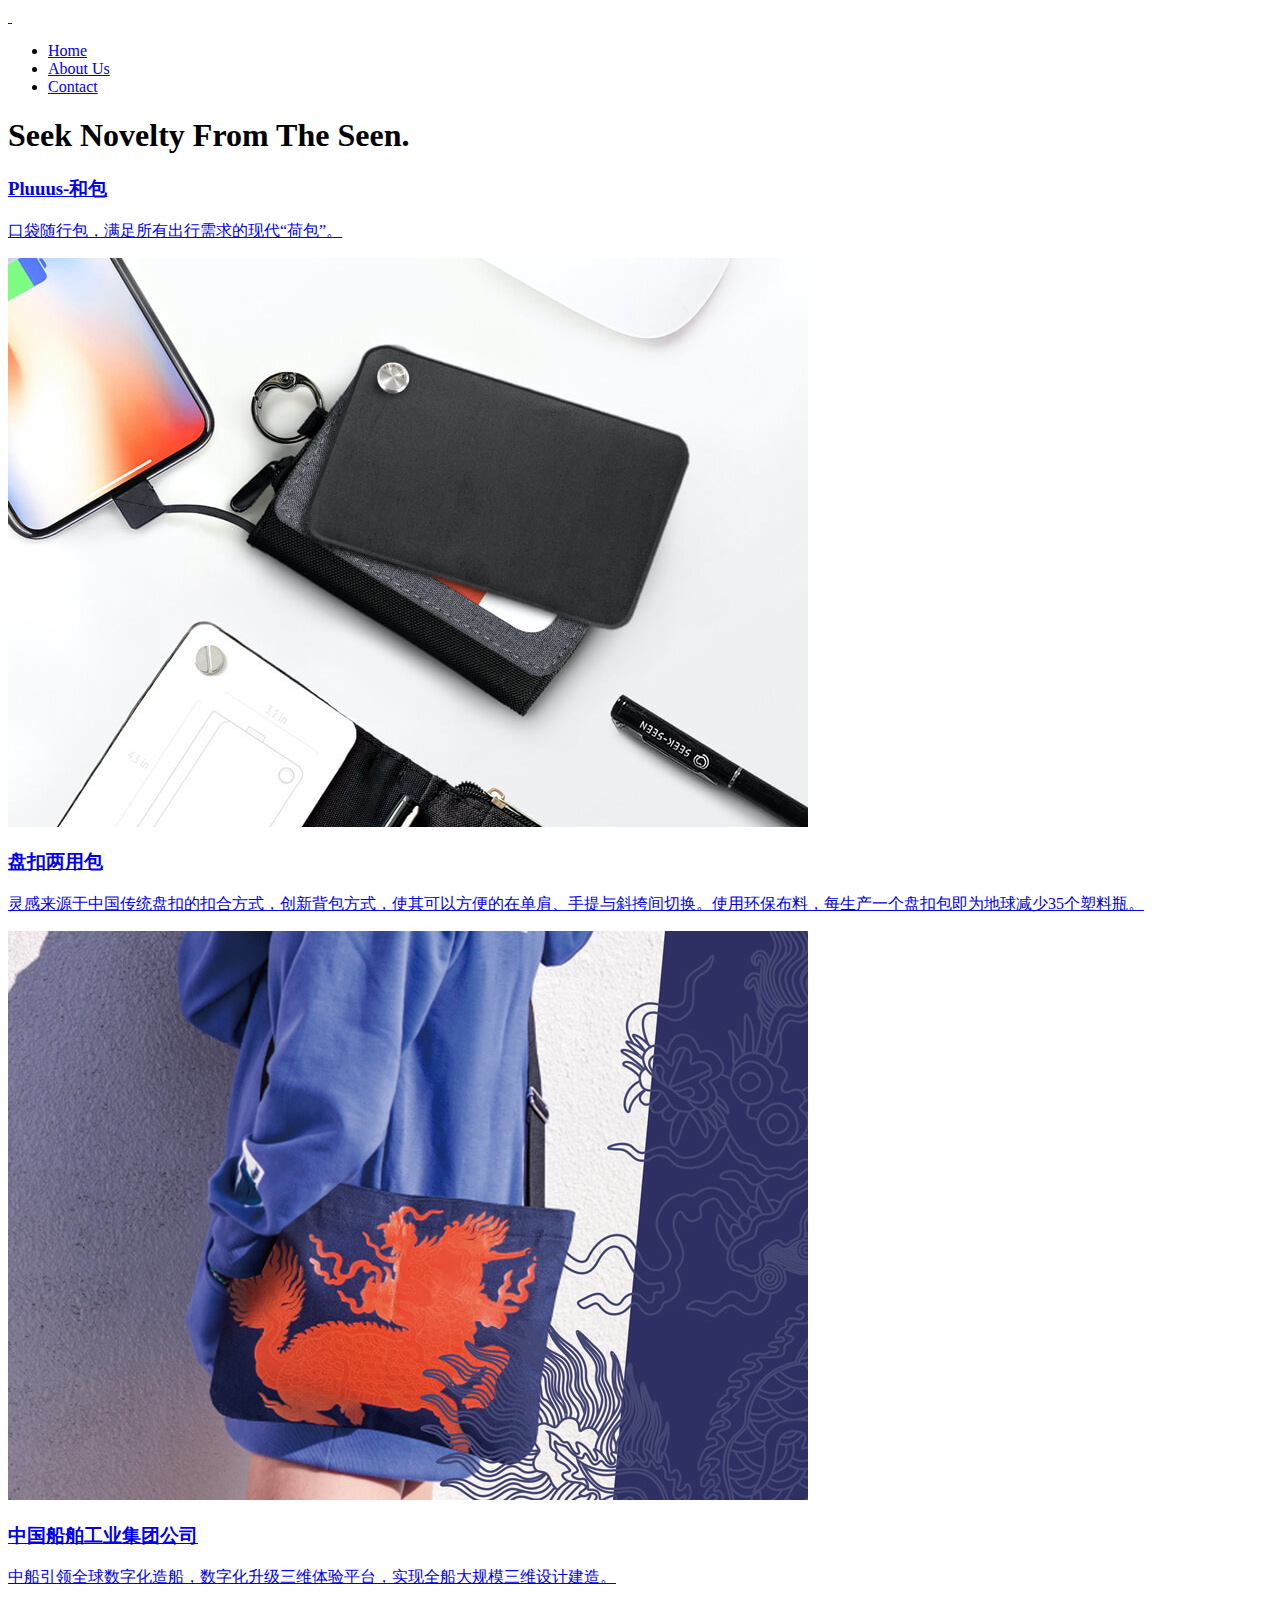
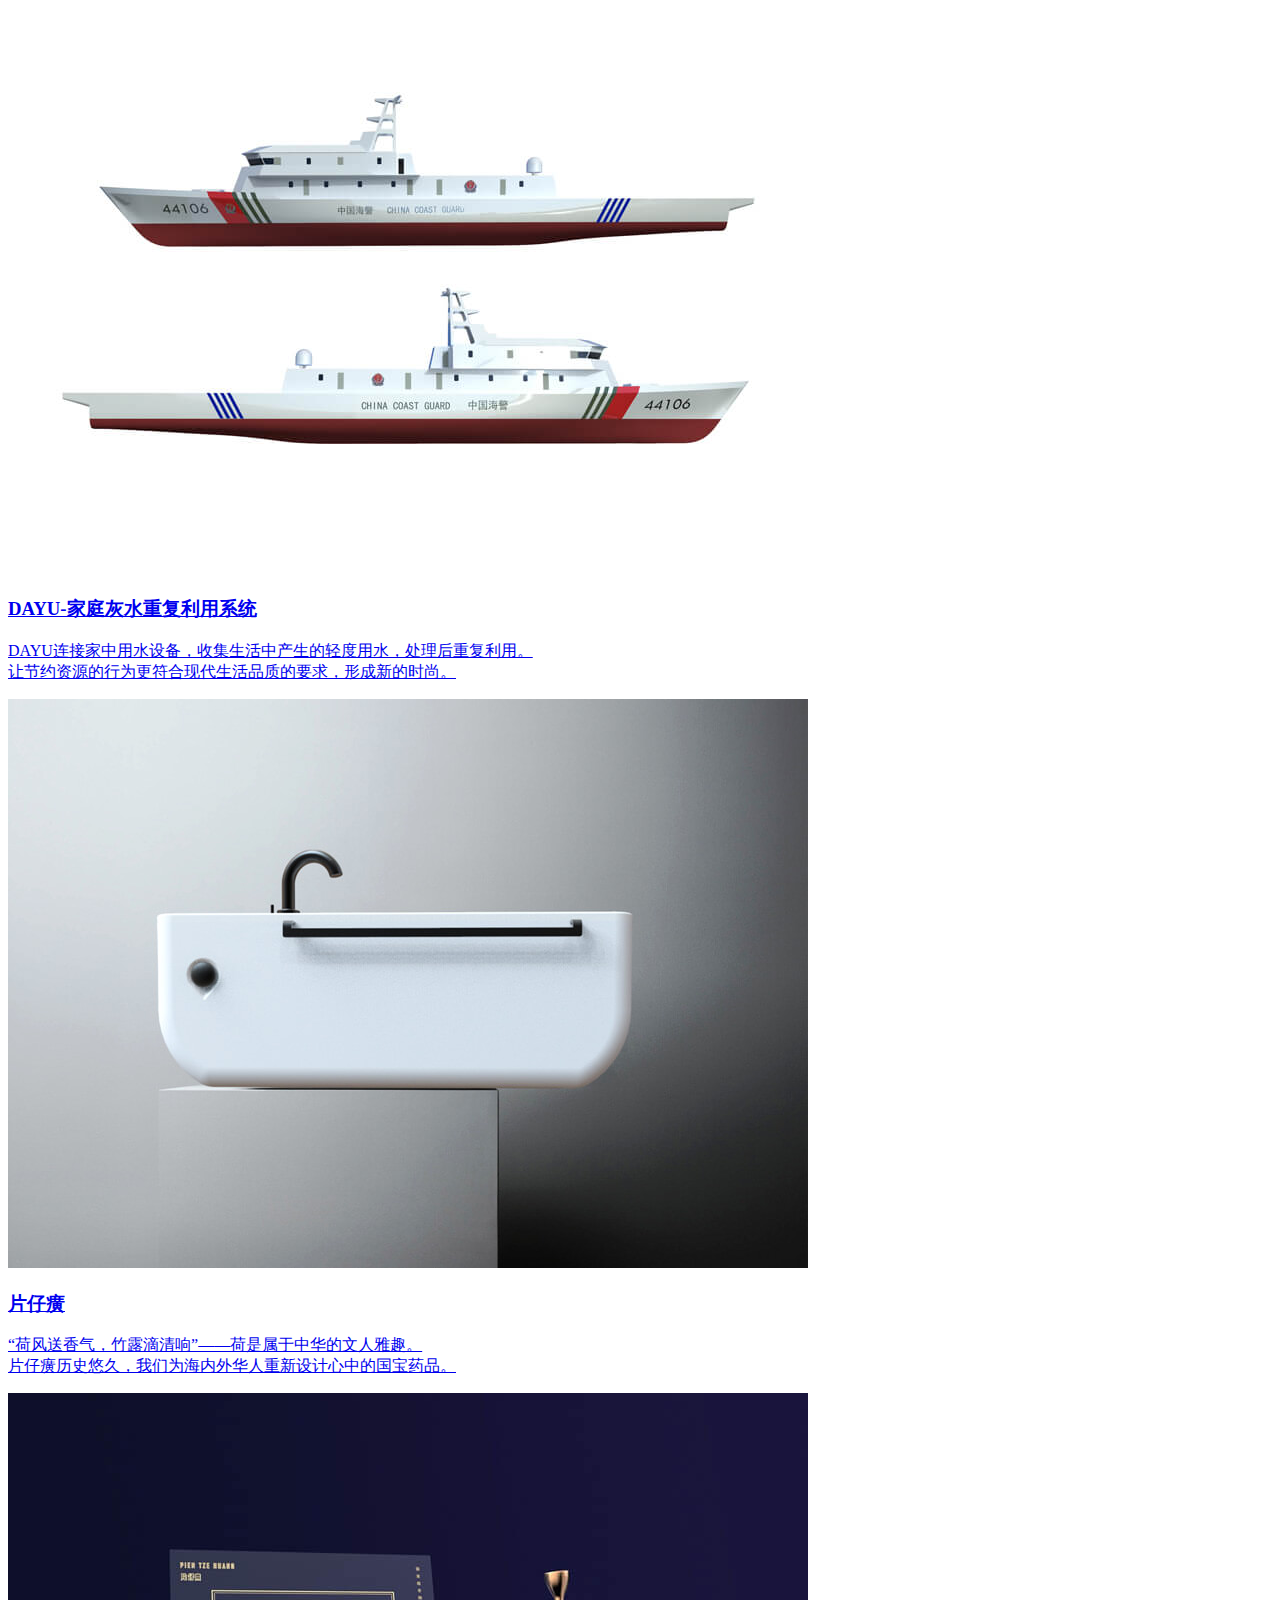
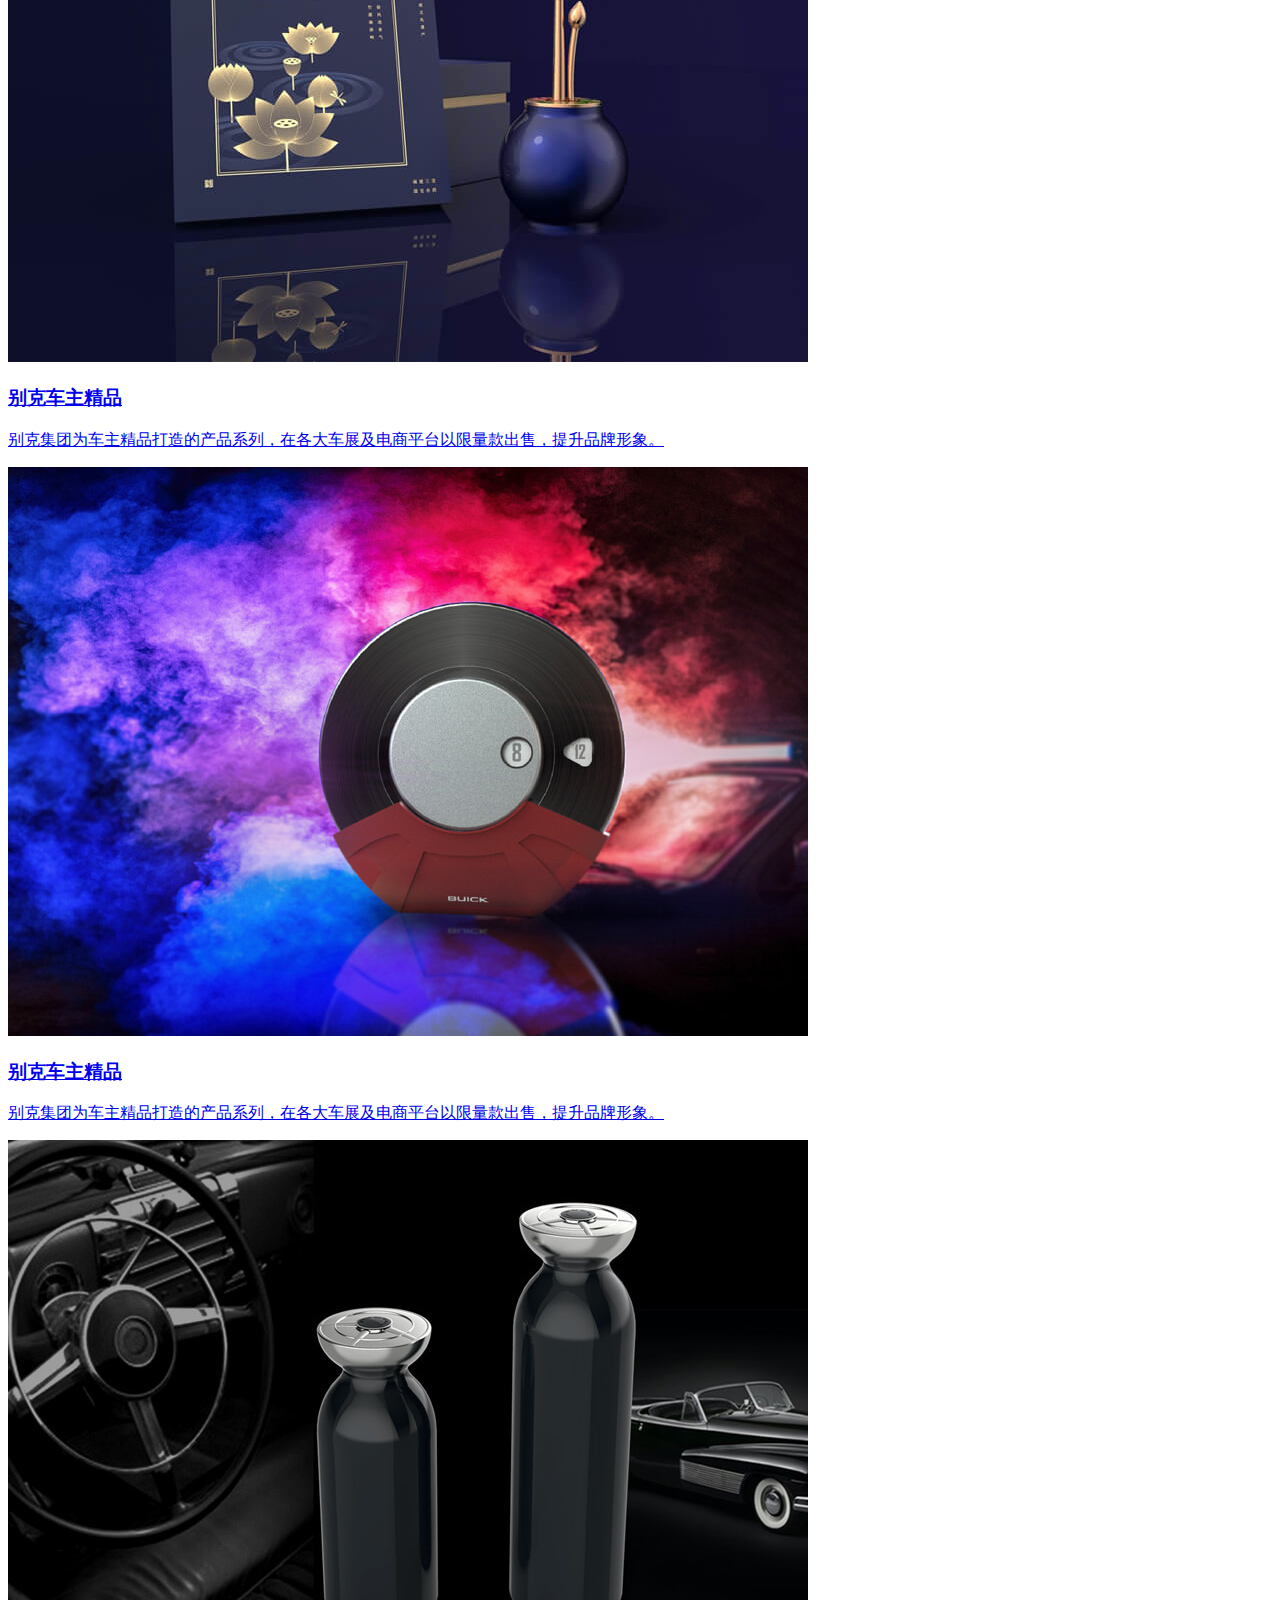
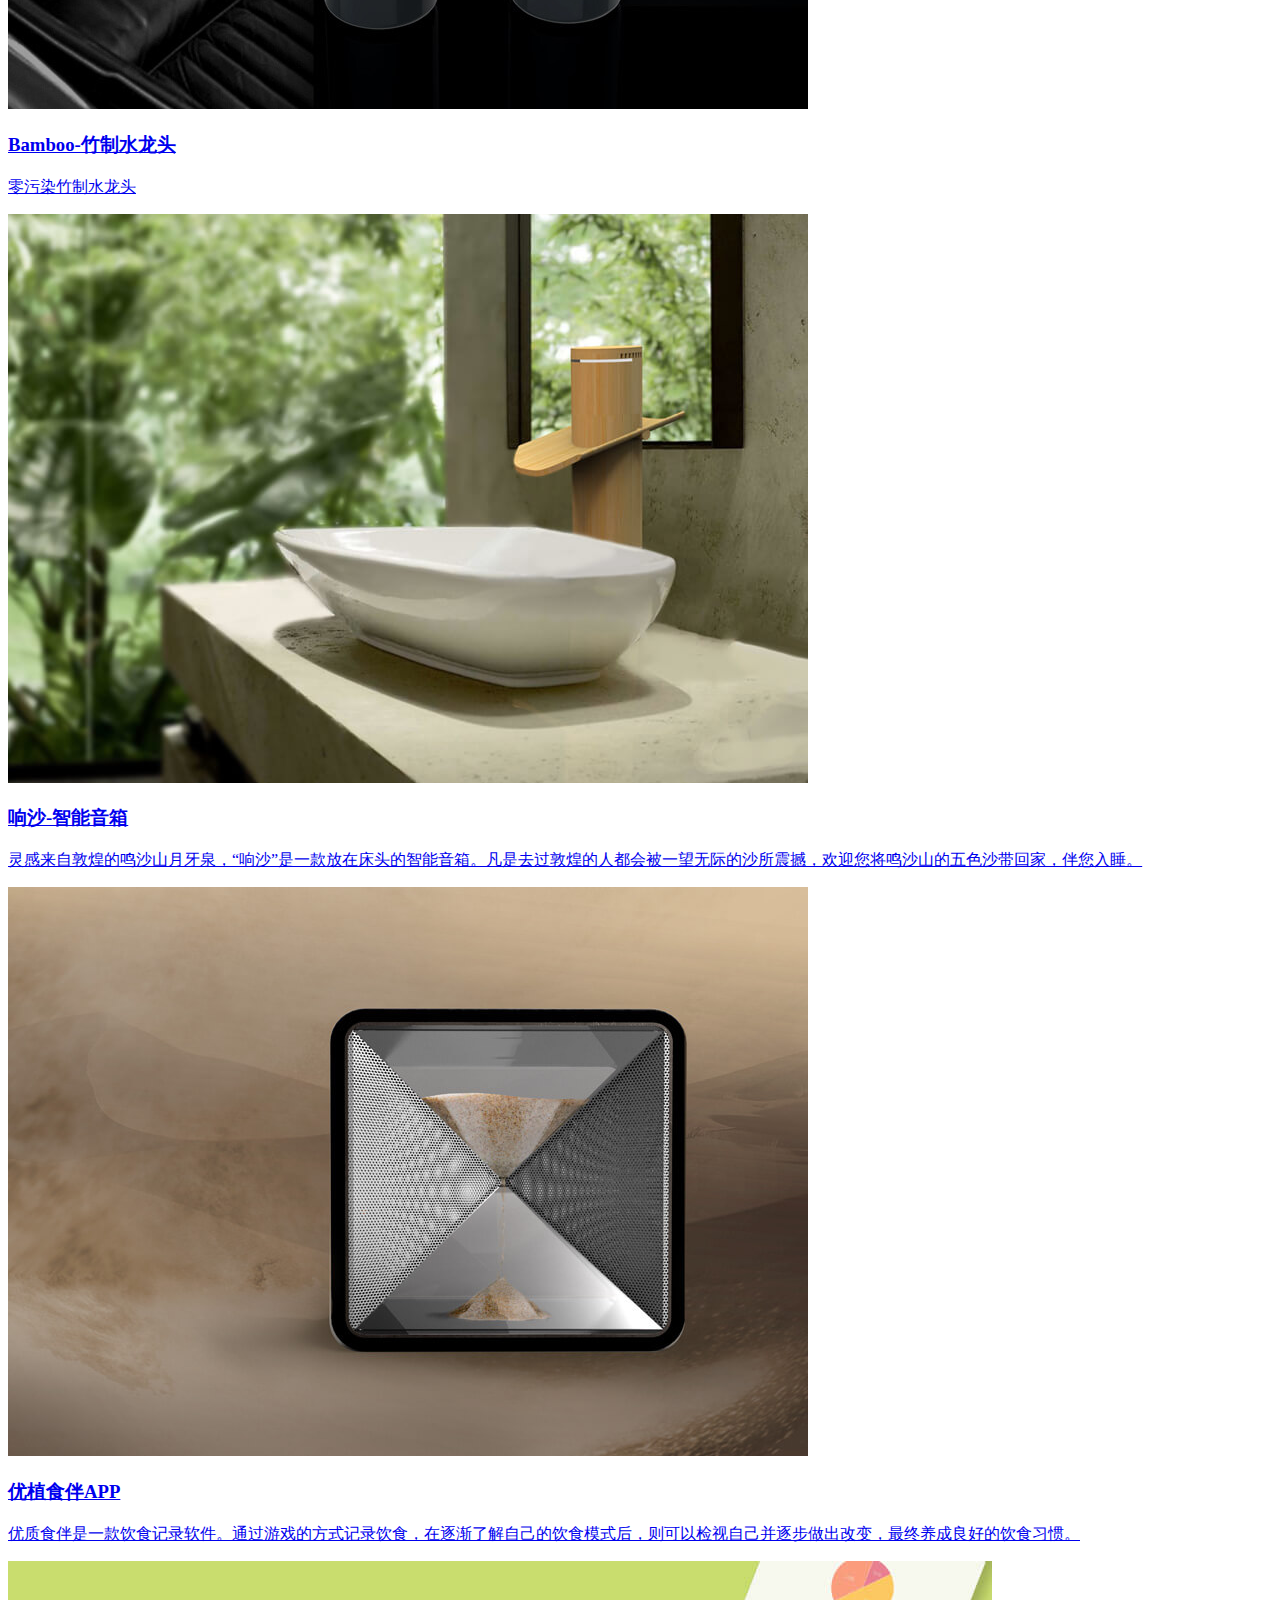
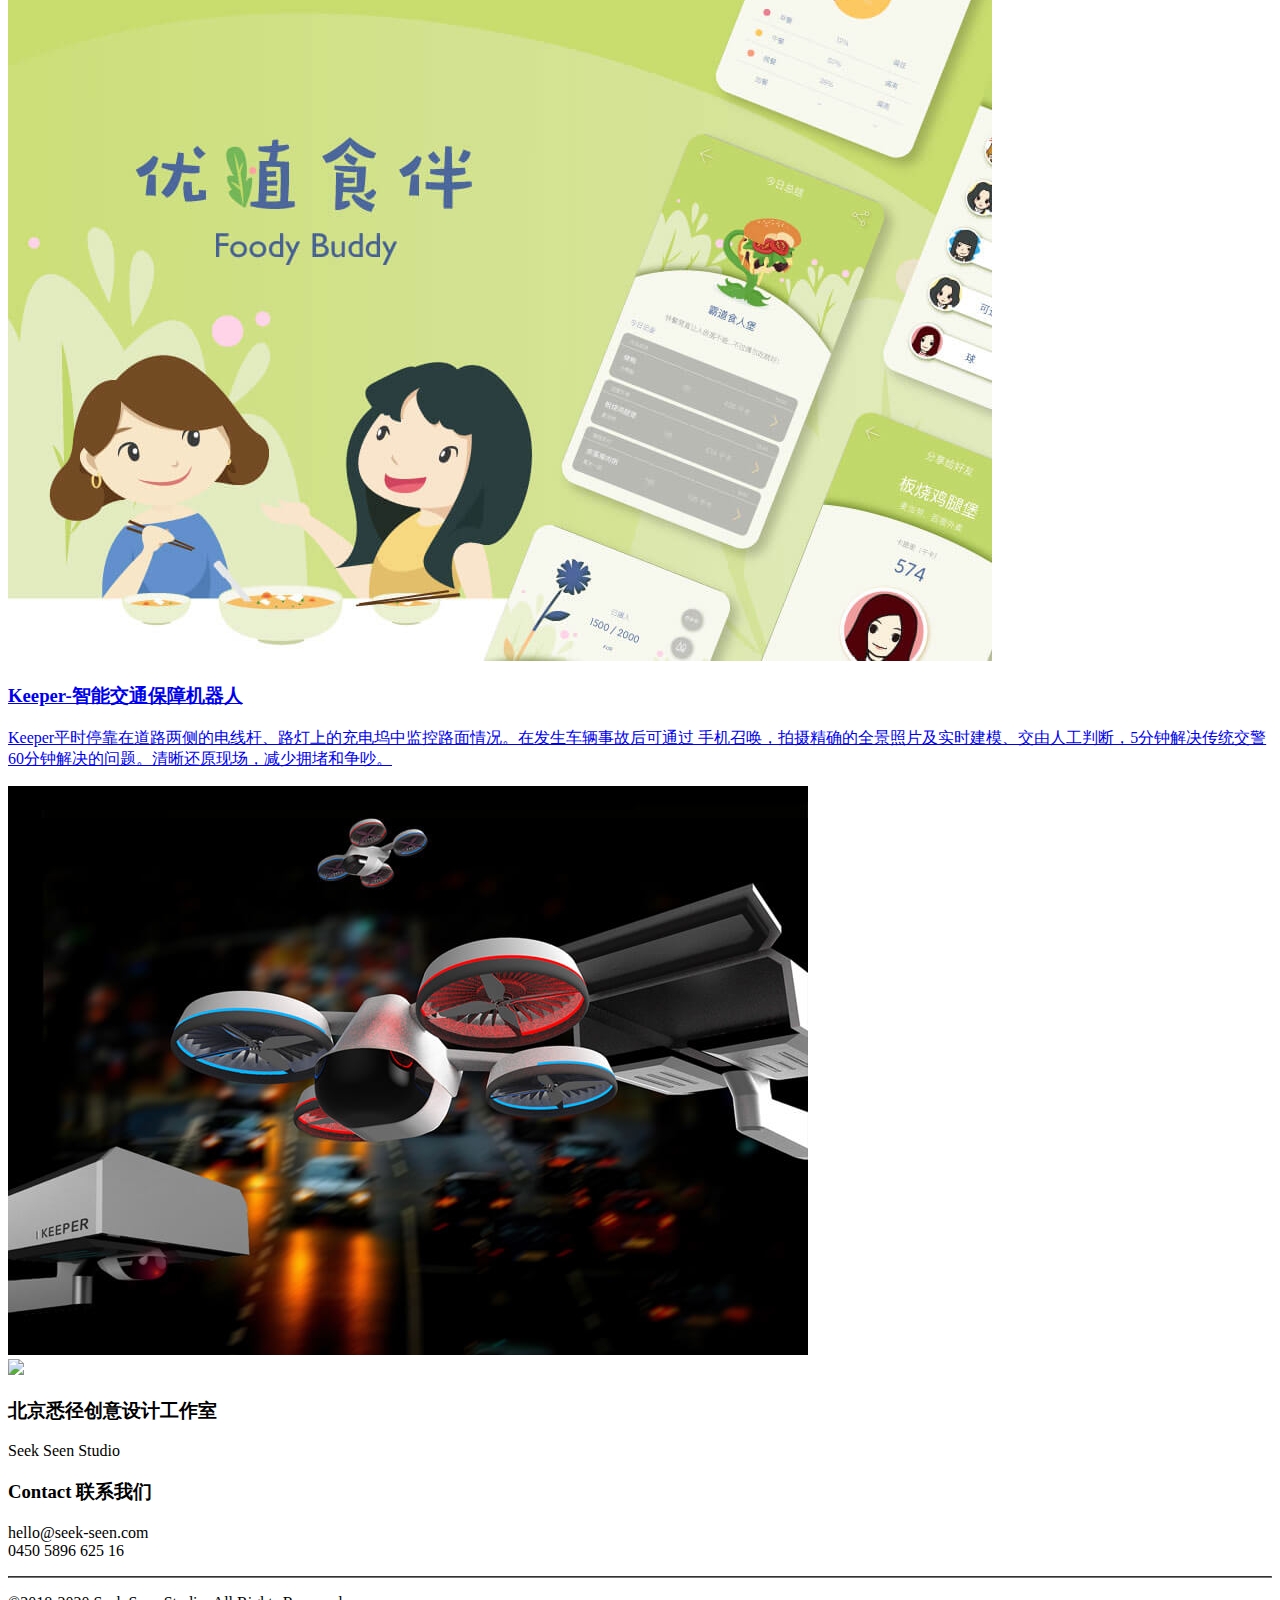
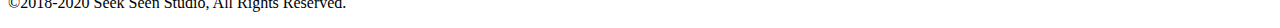
==== index.html @ 7eaf2f09 "Add files via upload" ====
<!DOCTYPE html>
<html lang="en-US">
  <head>
    <meta charset="UTF-8">
    <meta name="viewport" content="width=device-width, initial-scale=1.0" />
    <title>Seek Seen Studio</title>
    <link rel="shortcut icon" href="img/favicon.ico">

    <link rel="stylesheet" href="css/components.css">
    <link rel="stylesheet" href="css/icons.css">
    <link rel="stylesheet" href="css/responsee.css">
    <link rel="stylesheet" href="owl-carousel/owl.carousel.css">
    <link rel="stylesheet" href="owl-carousel/owl.theme.css">
    <link rel="stylesheet" href="css/lightcase.css">
    <!-- CUSTOM STYLE -->
    <link rel="stylesheet" href="css/template-style.css">
    <link href="https://fonts.googleapis.com/css?family=Work+Sans:100,400,600,900&subset=latin-ext" rel="stylesheet">
    <script type="text/javascript" src="js/jquery-1.8.3.min.js"></script>
    <script type="text/javascript" src="js/jquery-ui.min.js"></script>
  </head>

  <body class="size-1140">


    <div id="page-wrapper">
      <!-- HEADER -->
      <header role="banner" class="position-absolute margin-top-30 margin-m-top-0 margin-s-top-0">
        <!-- Top Navigation -->
        <nav class="background-transparent background-transparent-hightlight full-width sticky">
          <div class="s-12 l-2">
            <a href="index.html" class="logo">
              <!-- Logo version before sticky nav -->
              <img class="logo-size logo-before" src="img/seekseenlogo3.png" alt="">
              <!-- Logo version after sticky nav -->
              <img class="logo-size-2 logo-after" src="img/seekseenlogo5.png" alt="">
            </a>
          </div>
          <div class="s-12 l-10">
            <div class="top-nav right">
              <p class="nav-text"></p>
              <ul class="right chevron">
                <li><a href="index.html">Home</a></li>
                <li><a href="about-us.html">About Us</a></li>
                <li><a href="contact.html">Contact</a></li>
              </ul>
            </div>
          </div>
        </nav>
      </header>

      <!-- MAIN -->
      <main role="main">
        <!-- Content -->
        <article>
          <header class="section background-white">
            <div class="line text-center">
              <h1 class="text-dark text-s-size-30 text-m-size-40 text-l-size-60 text-thin text-line-height-1">Seek Novelty From The Seen.</h1>
              <!-- <p class="margin-bottom-0 text-size-16 text-dark">致力于提供“另辟蹊径”的解决方案。</p> -->
            </div>
          </header>
          <div class="background-white full-width">
            <!-- Pluuus -->
            <div class="s-12 m-6 l-6">
              <a class="image-with-hover-overlay image-hover-zoom" href="pluuus.html" target="_blank" title="Portfolio Image">
                <div class="image-hover-overlay background-primary">
                  <div class="image-hover-overlay-content text-center padding-2x">
                    <h3 class="text-white text-size-20 margin-bottom-10">Pluuus-和包</h3>
                    <p class="text-white text-size-14 margin-bottom-20">口袋随行包，满足所有出行需求的现代“荷包”。</p>
                  </div>
                </div>
                <img class="full-img" src="img/portfolio/pluuus1.jpg" alt=""/>
              </a>
            </div>
            <!-- 盘扣包 -->
            <div class="s-12 m-6 l-6">
              <a class="image-with-hover-overlay image-hover-zoom" href="pankoubao.html" target="_blank" title="Portfolio Image">
                <div class="image-hover-overlay background-primary">
                  <div class="image-hover-overlay-content text-center padding-2x">
                    <h3 class="text-white text-size-20 margin-bottom-10">盘扣两用包</h3>
                    <p class="text-white text-size-14 margin-bottom-20">灵感来源于中国传统盘扣的扣合方式，创新背包方式，使其可以方便的在单肩、手提与斜挎间切换。使用环保布料，每生产一个盘扣包即为地球减少35个塑料瓶。</p>
                  </div>
                </div>
                <img class="full-img" src="img/portfolio/pankoubao.jpg" alt=""/>
              </a>
            </div>
            <!-- 海警船 -->
            <div class="s-12 m-6 l-6">
              <a class="image-with-hover-overlay image-hover-zoom" href="haijingchuan.html" target="_blank" title="Portfolio Image">
                <div class="image-hover-overlay background-primary">
                  <div class="image-hover-overlay-content text-center padding-2x">
                    <h3 class="text-white text-size-20 margin-bottom-10">中国船舶工业集团公司</h3>
                    <p class="text-white text-size-14 margin-bottom-20">中船引领全球数字化造船，数字化升级三维体验平台，实现全船大规模三维设计建造。</p>
                  </div>
                </div>
                <img class="full-img" src="img/portfolio/haijingchuan.jpg" alt=""/>
              </a>
            </div>
            <!-- 水回收Dayu -->
            <div class="s-12 m-6 l-6">
              <a class="image-with-hover-overlay image-hover-zoom" href="dayu.html" target="_blank" title="Portfolio Image">
                <div class="image-hover-overlay background-primary">
                  <div class="image-hover-overlay-content text-center padding-2x">
                    <h3 class="text-white text-size-20 margin-bottom-10">DAYU-家庭灰水重复利用系统</h3>
                    <p class="text-white text-size-14 margin-bottom-20">DAYU连接家中用水设备，收集生活中产生的轻度用水，处理后重复利用。<br>让节约资源的行为更符合现代生活品质的要求，形成新的时尚。</p>
                  </div>
                </div>
                <img class="full-img" src="img/portfolio/dayu.jpg" alt=""/>
              </a>
            </div>
            <!-- 片仔癀 -->
            <div class="s-12 m-6 l-6">
              <a class="image-with-hover-overlay image-hover-zoom" href="pianzaihuang.html" target="_blank" title="Portfolio Image">
                <div class="image-hover-overlay background-primary">
                  <div class="image-hover-overlay-content text-center padding-2x">
                    <h3 class="text-white text-size-20 margin-bottom-10">片仔癀</h3>
                    <p class="text-white text-size-14 margin-bottom-20">“荷风送香气，竹露滴清响”——荷是属于中华的文人雅趣。<br>片仔癀历史悠久，我们为海内外华人重新设计心中的国宝药品。</p>
                  </div>
                </div>
                <img class="full-img" src="img/portfolio/pianzaihuang1.jpg" alt=""/>
              </a>
            </div>
            <!-- Keeper -->
            <!-- <div class="s-12 m-6 l-6">
              <a class="image-with-hover-overlay image-hover-zoom" href="/" title="Portfolio Image">
                <div class="image-hover-overlay background-primary">
                  <div class="image-hover-overlay-content text-center padding-2x">
                    <h3 class="text-white text-size-20 margin-bottom-10">Keeper-智能交通保障机器人</h3>
                    <p class="text-white text-size-14 margin-bottom-20">Keeper平时停靠在道路两侧的电线杆、路灯上的充电坞中监控路面情况。在发生车辆事故后可通过
                      手机召唤，拍摄精确的全景照片及实时建模、交由人工判断，5分钟解决传统交警60分钟解决的问题。清晰还原现场，减少拥堵和争吵。</p>
                  </div>
                </div>
                <img class="full-img" src="img/portfolio/keeper.jpg" alt=""/>
              </a>
            </div> -->
            <!-- 别克2时钟 -->
            <div class="s-12 m-6 l-6">
              <a class="image-with-hover-overlay image-hover-zoom" href="/" target="_blank" title="Portfolio Image">
                <div class="image-hover-overlay background-primary">
                  <div class="image-hover-overlay-content text-center padding-2x">
                    <h3 class="text-white text-size-20 margin-bottom-10">别克车主精品</h3>
                    <p class="text-white text-size-14 margin-bottom-20">别克集团为车主精品打造的产品系列，在各大车展及电商平台以限量款出售，提升品牌形象。</p>
                  </div>
                </div>
                <img class="full-img" src="img/portfolio/buick2.jpg" alt=""/>
              </a>
            </div>

            <!-- 别克 -->
            <div class="s-12 m-6 l-6">
              <a class="image-with-hover-overlay image-hover-zoom" href="/" target="_blank" title="Portfolio Image">
                <div class="image-hover-overlay background-primary">
                  <div class="image-hover-overlay-content text-center padding-2x">
                    <h3 class="text-white text-size-20 margin-bottom-10">别克车主精品</h3>
                    <p class="text-white text-size-14 margin-bottom-20">别克集团为车主精品打造的产品系列，在各大车展及电商平台以限量款出售，提升品牌形象。</p>
                  </div>
                </div>
                <img class="full-img" src="img/portfolio/buick.jpg" alt=""/>
              </a>
            </div>

            <!-- 竹子水龙头 -->
            <div class="s-12 m-6 l-6">
              <a class="image-with-hover-overlay image-hover-zoom" href="tap.html" target="_blank" title="Portfolio Image">
                <div class="image-hover-overlay background-primary">
                  <div class="image-hover-overlay-content text-center padding-2x">
                    <h3 class="text-white text-size-20 margin-bottom-10">Bamboo-竹制水龙头</h3>
                    <p class="text-white text-size-14 margin-bottom-20">零污染竹制水龙头</p>
                  </div>
                </div>
                <img class="full-img" src="img/portfolio/tap.jpg" alt=""/>
              </a>
            </div>

            <!-- 响沙 -->
            <div class="s-12 m-6 l-6">
              <a class="image-with-hover-overlay image-hover-zoom" href="xiangsha.html" target="_blank" title="Portfolio Image">
                <div class="image-hover-overlay background-primary">
                  <div class="image-hover-overlay-content text-center padding-2x">
                    <h3 class="text-white text-size-20 margin-bottom-10">响沙-智能音箱</h3>
                    <p class="text-white text-size-14 margin-bottom-20">灵感来自敦煌的鸣沙山月牙泉，“响沙”是一款放在床头的智能音箱。凡是去过敦煌的人都会被一望无际的沙所震撼，欢迎您将鸣沙山的五色沙带回家，伴您入睡。</p>
                  </div>
                </div>
                <img class="full-img" src="img/portfolio/xiangsha.jpg" alt=""/>
              </a>
            </div>

            <!-- 优植食伴app -->
            <div class="s-12 m-6 l-6">
              <a class="image-with-hover-overlay image-hover-zoom" href="foodybuddy" target="_blank" title="优植食伴APP">
                <div class="image-hover-overlay background-primary">
                  <div class="image-hover-overlay-content text-center padding-2x">
                    <h3 class="text-white text-size-20 margin-bottom-10">优植食伴APP</h3>
                    <p class="text-white text-size-14 margin-bottom-20">优质食伴是一款饮食记录软件。通过游戏的方式记录饮食，在逐渐了解自己的饮食模式后，则可以检视自己并逐步做出改变，最终养成良好的饮食习惯。</p>
                  </div>
                </div>
                <img class="full-img" src="img/portfolio/youzhishiban.jpg" alt=""/>
              </a>
            </div>

            <!-- Keeper -->
            <div class="s-12 m-6 l-6">
              <a class="image-with-hover-overlay image-hover-zoom" href="keeper.html" target="_blank" title="Keeper-智能交通保障机器人">
                <div class="image-hover-overlay background-primary">
                  <div class="image-hover-overlay-content text-center padding-2x">
                    <h3 class="text-white text-size-20 margin-bottom-10">Keeper-智能交通保障机器人</h3>
                    <p class="text-white text-size-14 margin-bottom-20">Keeper平时停靠在道路两侧的电线杆、路灯上的充电坞中监控路面情况。在发生车辆事故后可通过
                      手机召唤，拍摄精确的全景照片及实时建模、交由人工判断，5分钟解决传统交警60分钟解决的问题。清晰还原现场，减少拥堵和争吵。</p>
                  </div>
                </div>
                <img class="full-img" src="img/portfolio/keeper.jpg" alt=""/>
              </a>
            </div>


            <!-- Survivor Line -->
            <!-- <div class="s-12 m-6 l-6">
              <a class="image-with-hover-overlay image-hover-zoom" href="/" title="Portfolio Image">
                <div class="image-hover-overlay background-primary">
                  <div class="image-hover-overlay-content text-center padding-2x">
                    <h3 class="text-white text-size-20 margin-bottom-10">Survivor Line-高楼火灾逃生设备</h3>
                    <p class="text-white text-size-14 margin-bottom-20">高楼层通常是大楼事故的救援难点，Survivor Line包含逃生梯和急救包的功能，可在紧要关头飞至特定楼层，自行固定后成为群众的逃生梯，增加救援效率。</p>
                  </div>
                </div>
                <img class="full-img" src="img/portfolio/survivor" alt=""/>
              </a>
            </div> -->


          </article>
        </main>


      <!-- FOOTER -->
      <footer>
        <!-- Contact Us -->
        <!-- <div class="background-dark padding text-center footer-social">
          <a class="margin-right-10" target="_blank" href="https://www.facebook.com"><i class="icon-facebook_circle text-size-30"></i> <span class="text-strong text-white hide-s hide-m">FACEBOOK</span></a>
          <a class="margin-right-10" target="_blank" href="https://www.twitter.com"><i class="icon-twitter_circle text-size-30"></i> <span class="text-strong text-white hide-s hide-m">TWITTER</span></a>
          <a class="margin-right-10" target="_blank" href="https://www.instagram.com"><i class="icon-instagram_circle text-size-30"></i> <span class="text-strong text-white hide-s hide-m">INSTAGRAM</span></a>
          <a target="_blank" href="https://www.linkedin.com"><i class="icon-linked_in_circle text-size-30"></i> <span class="text-strong text-white hide-s hide-m">LINKEDIN</span></a>
        </div> -->

        <!-- Main Footer -->
        <section class="section-small-padding text-right background-dark full-width">
          <div class="line">
            <div class="margin">
              <!-- Collumn 1 公司logo -->
              <div class="s-12 m-12 l-4 margin-m-bottom-30">
              <img class="logo-bottom" src="img/seekseenlogo6.png"/>
              </div>
              <!-- Collumn 2 公司信息 -->
              <div class="s-12 m-12 l-4 margin-m-bottom-30">
                <h3 class="bottom text-size-16">北京悉径创意设计工作室</h3>
                <p class="bottom text-size-14">Seek Seen Studio</h3>

                </p>
              </div>
              <!-- Collumn 3 联系方式-->
              <div class="s-12 m-12 l-4 margin-m-bottom-30">
                <h3 class="bottom text-size-16">Contact 联系我们</h3>
                <p class="bottom text-size-14">
                   hello@seek-seen.com<br>
                   0450 5896 625 16<br>
                </p>
              </div>
            </div>
          </div>
        </section>
        <hr class="break margin-top-bottom-0" style="border-color: rgba(0, 0, 0, 0.80);">

        <!-- Bottom Footer -->
        <section class="padding background-dark full-width">
          <div class="text-center">
            <p class="text-size-12">©2018-2020 Seek Seen Studio, All Rights Reserved.</p>
            <!-- <p class="text-size-12">All images is purchased from Bigstock. Do not use the images in your website.</p> -->
          </div>
        </section>
      </footer>
    </div>
    <script type="text/javascript" src="js/responsee.js"></script>
    <script type="text/javascript" src="js/jquery.events.touch.js"></script>
    <script type="text/javascript" src="owl-carousel/owl.carousel.js"></script>
    <script type="text/javascript" src="js/template-scripts.js"></script>
  </body>
</html>
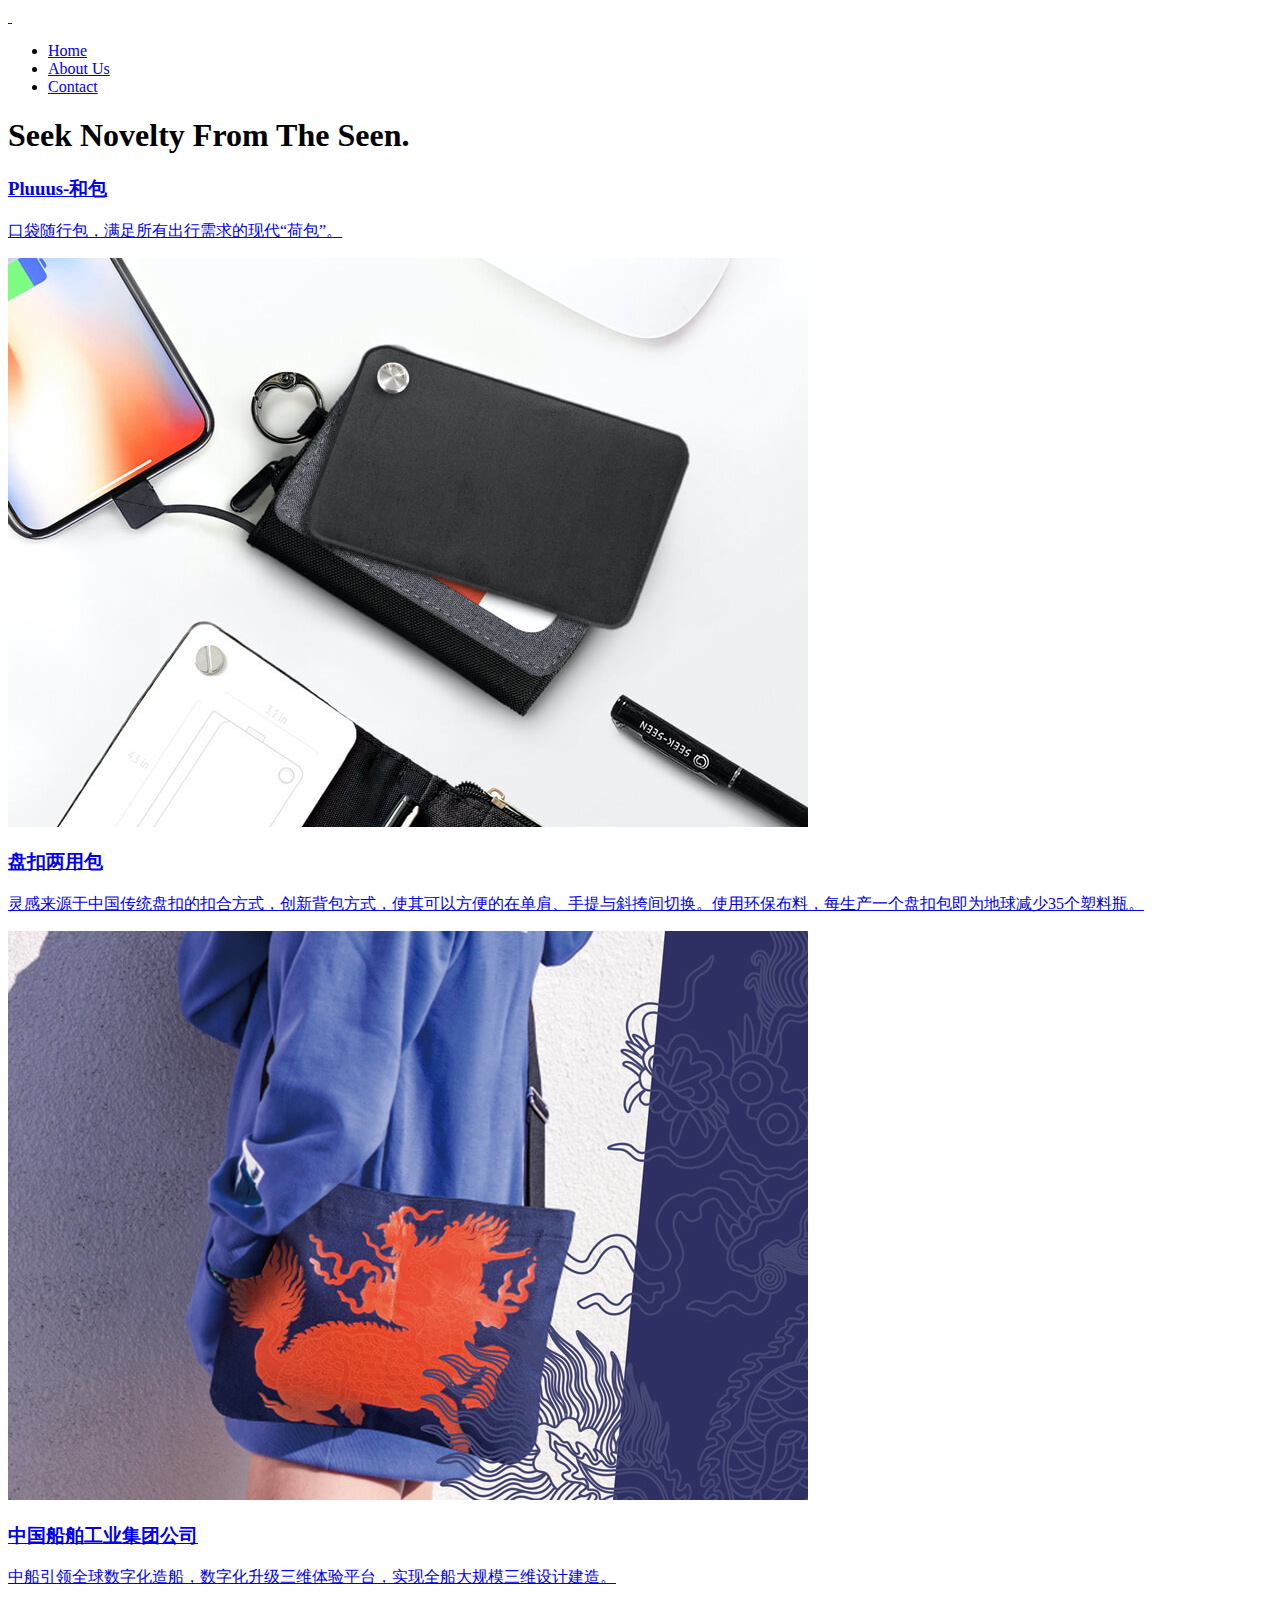
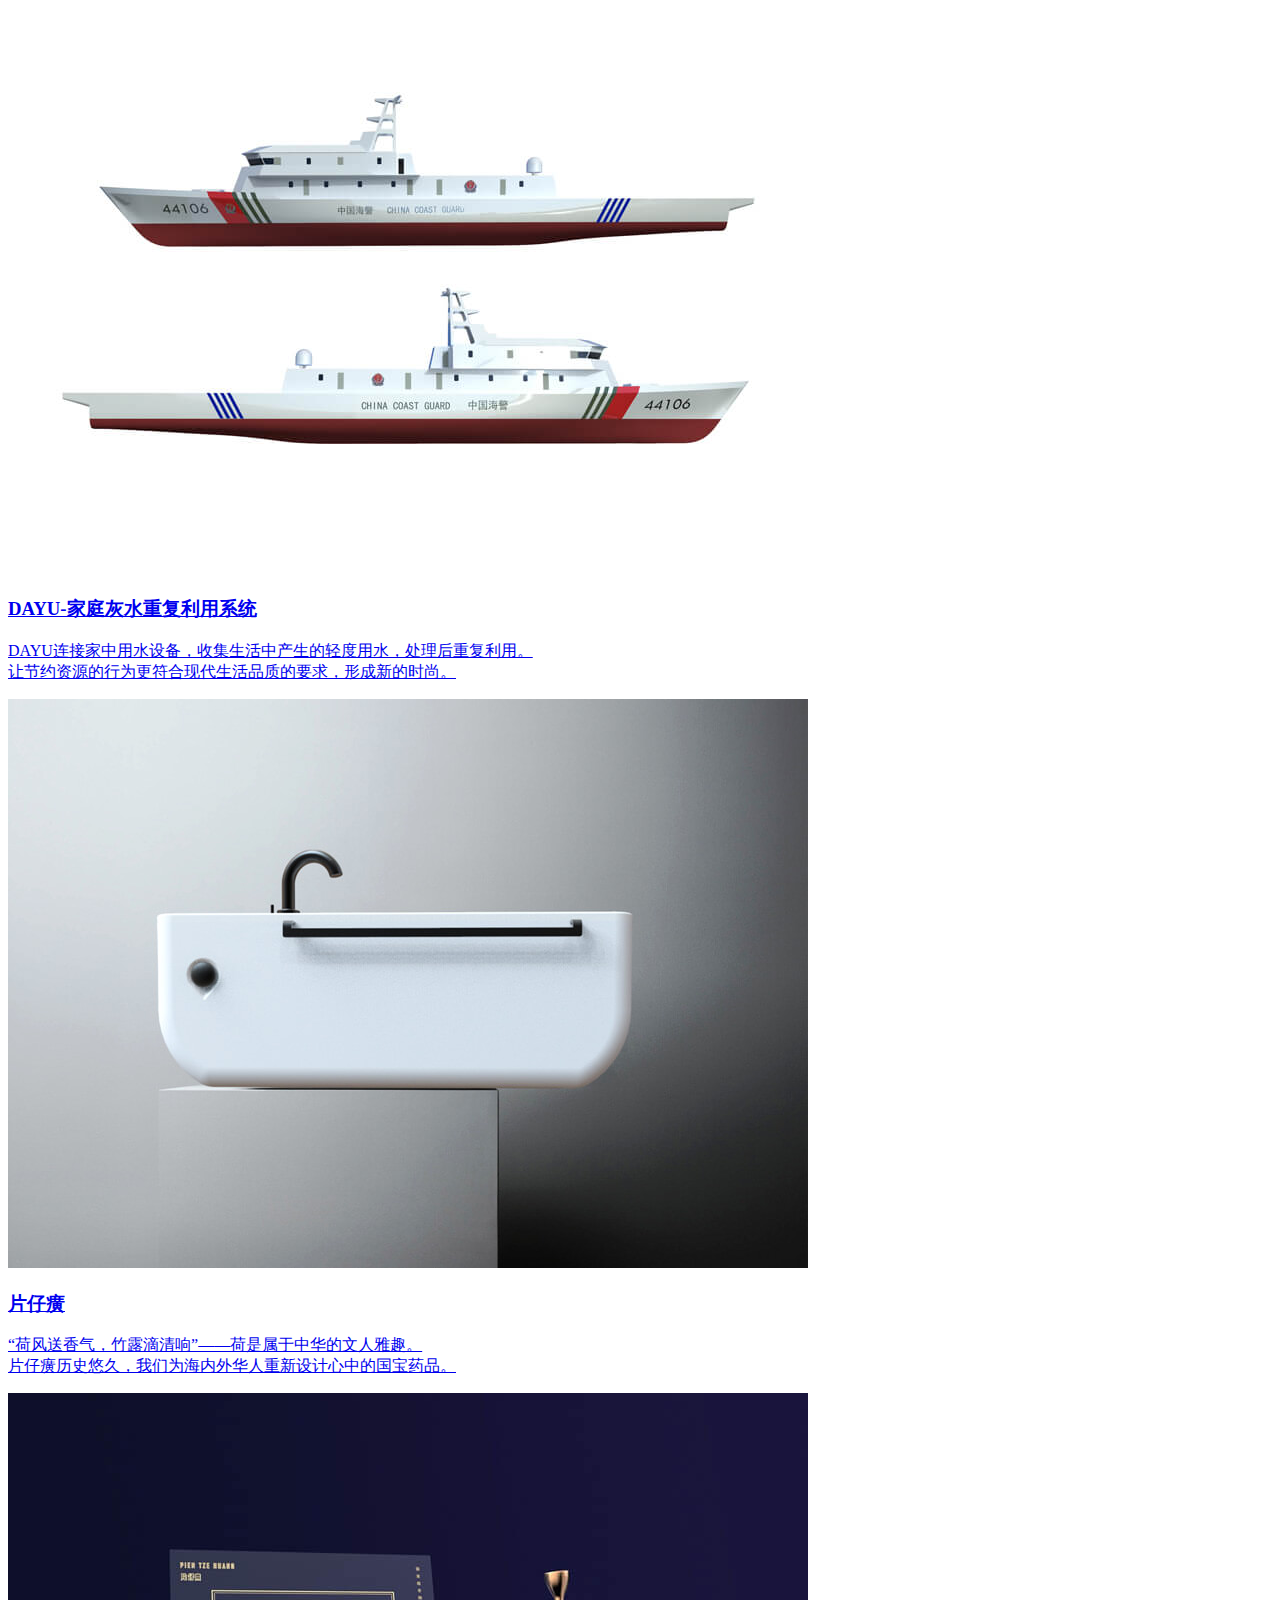
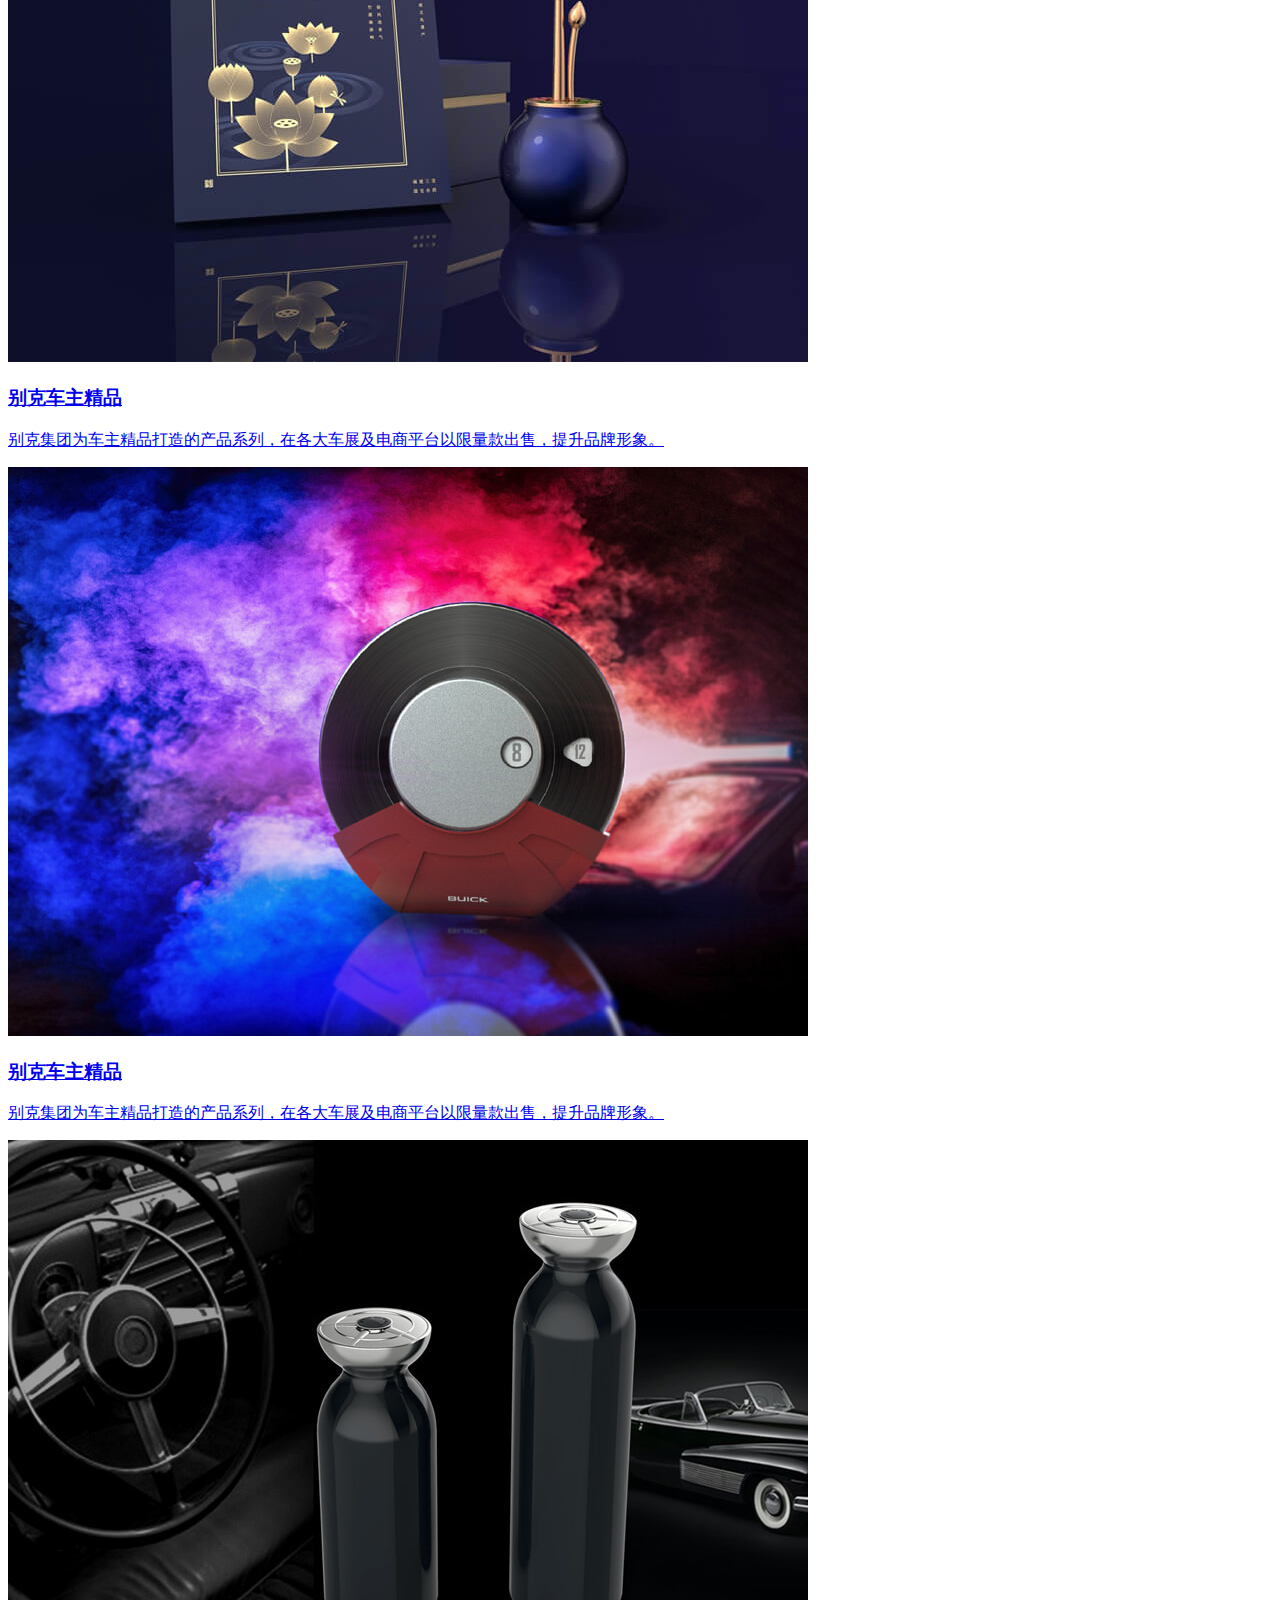
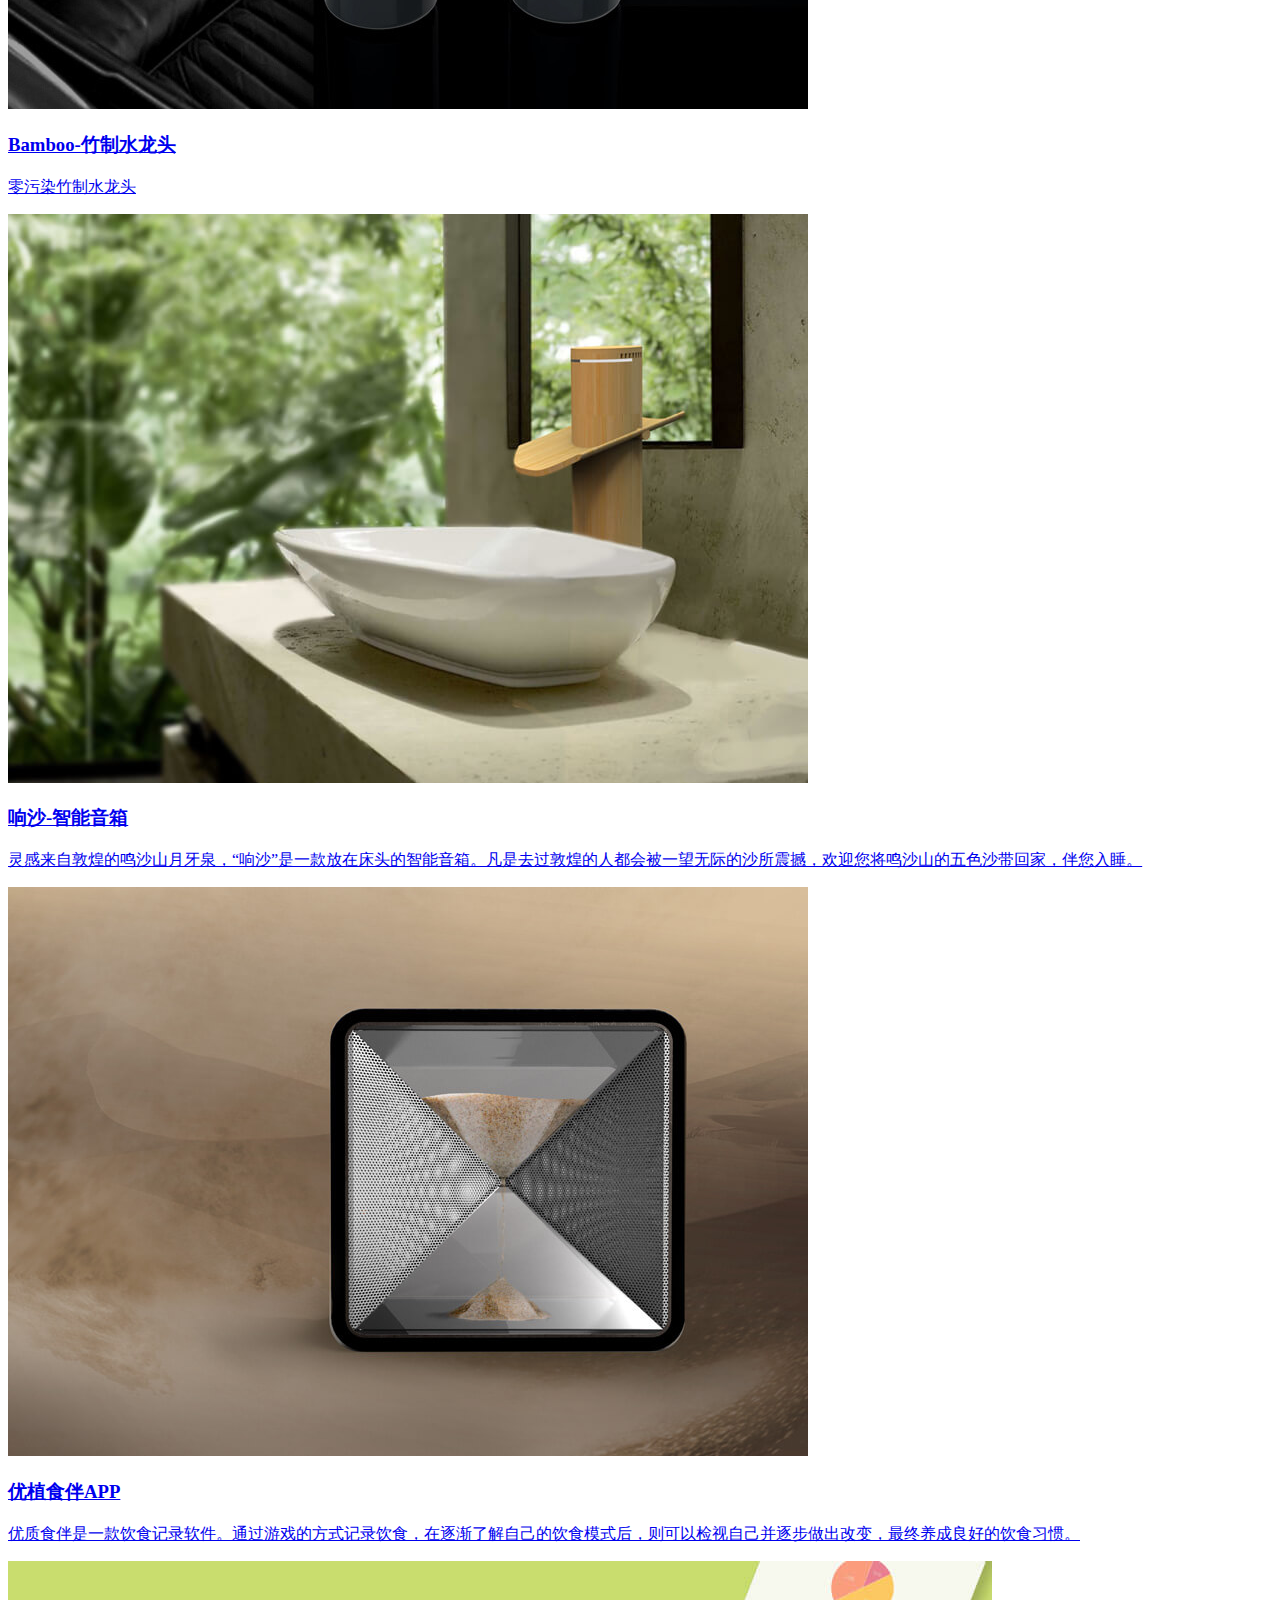
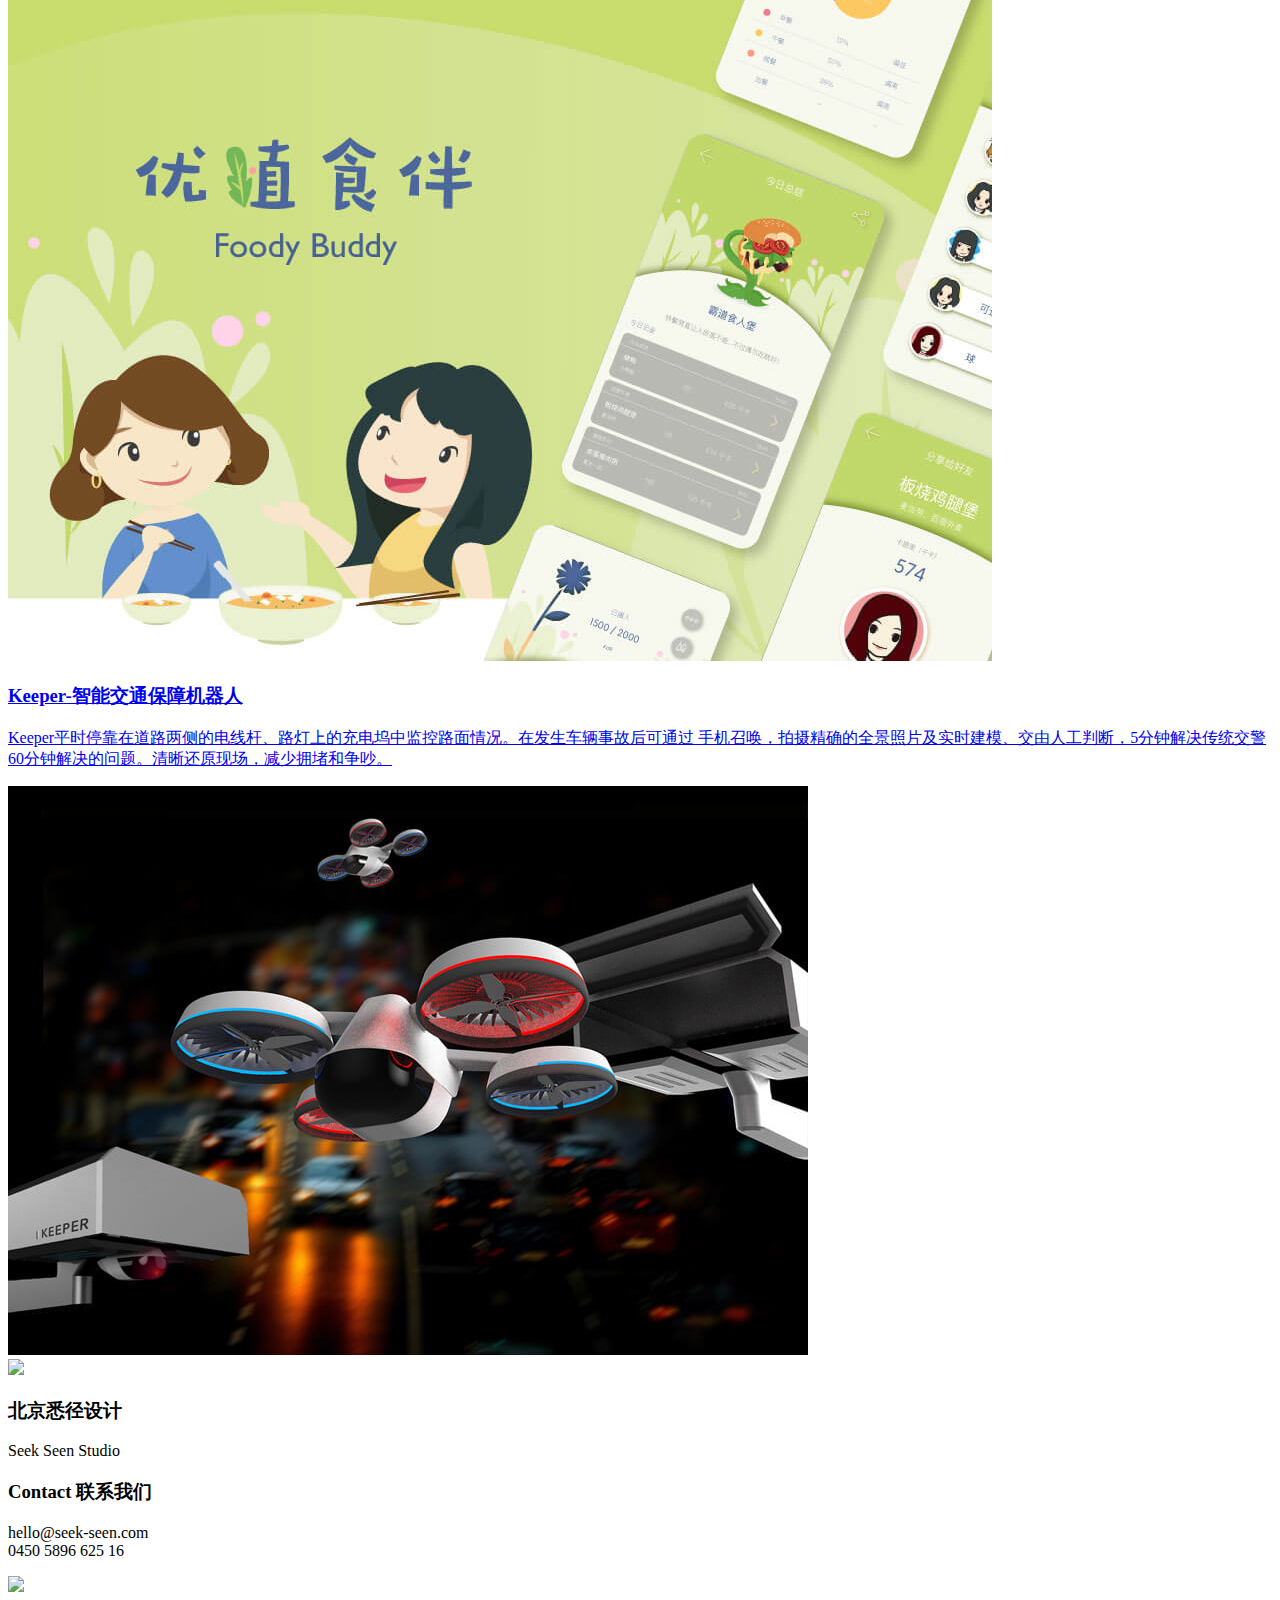
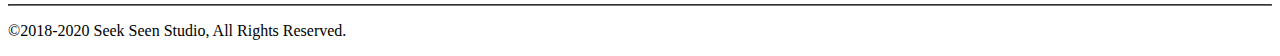
==== commit dfb96601: "Add files via upload" ====
--- a/index.html
+++ b/index.html
@@ -241,28 +241,33 @@
         </div> -->
 
         <!-- Main Footer -->
-        <section class="section-small-padding text-right background-dark full-width">
+        <section class="section-small-padding text-center background-dark full-width">
           <div class="line">
             <div class="margin">
               <!-- Collumn 1 公司logo -->
-              <div class="s-12 m-12 l-4 margin-m-bottom-30">
+              <div class="s-12 m-12 l-3 margin-m-bottom-30">
               <img class="logo-bottom" src="img/seekseenlogo6.png"/>
               </div>
               <!-- Collumn 2 公司信息 -->
-              <div class="s-12 m-12 l-4 margin-m-bottom-30">
-                <h3 class="bottom text-size-16">北京悉径创意设计工作室</h3>
+              <div class="s-12 m-12 l-3 margin-m-bottom-30">
+                <h3 class="bottom text-size-16">北京悉径设计</h3>
                 <p class="bottom text-size-14">Seek Seen Studio</h3>
 
                 </p>
               </div>
               <!-- Collumn 3 联系方式-->
-              <div class="s-12 m-12 l-4 margin-m-bottom-30">
+              <div class="s-12 m-12 l-3 margin-m-bottom-30">
                 <h3 class="bottom text-size-16">Contact 联系我们</h3>
                 <p class="bottom text-size-14">
                    hello@seek-seen.com<br>
                    0450 5896 625 16<br>
                 </p>
               </div>
+              <!-- Collumn 4 公司zt -->
+              <div class="s-12 m-12 l-3 margin-m-bottom-30">
+              <img class="logo-bottom" src="img/wechat.jpg"/>
+              </div>
+
             </div>
           </div>
         </section>
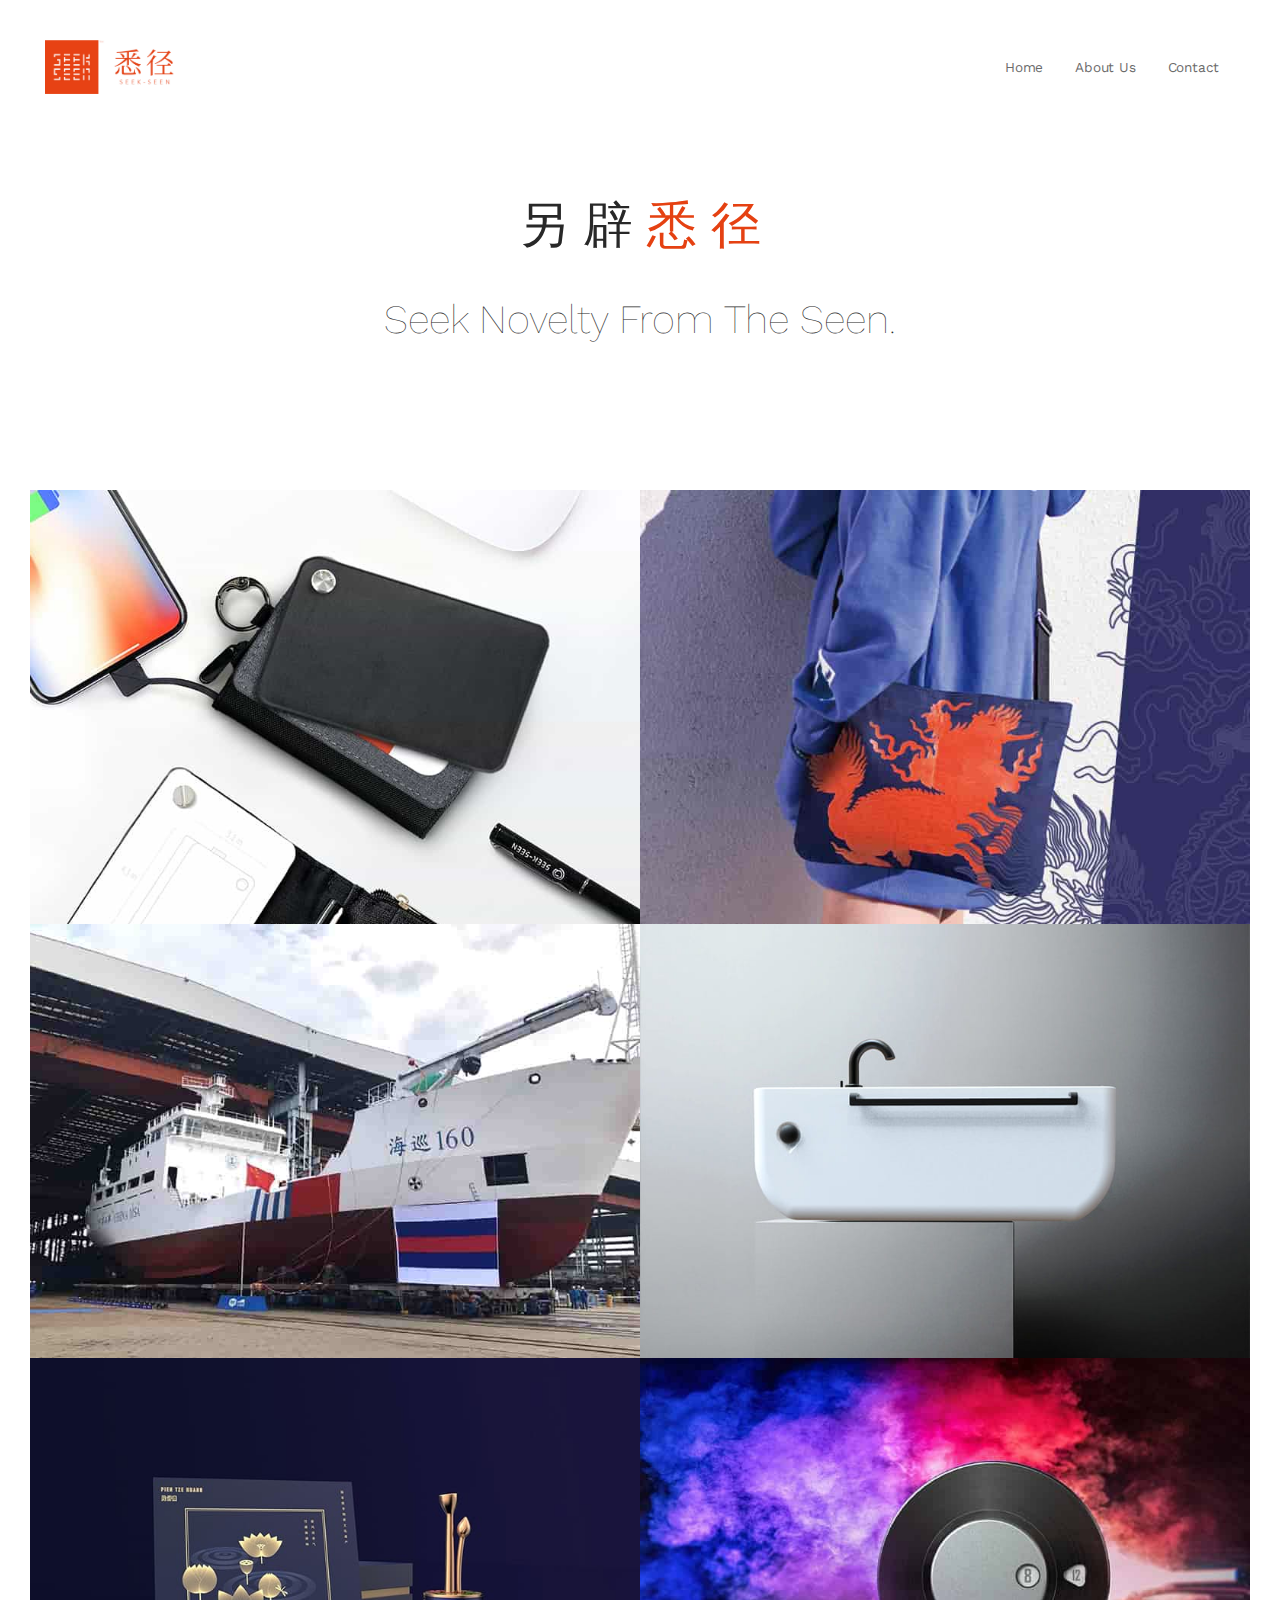
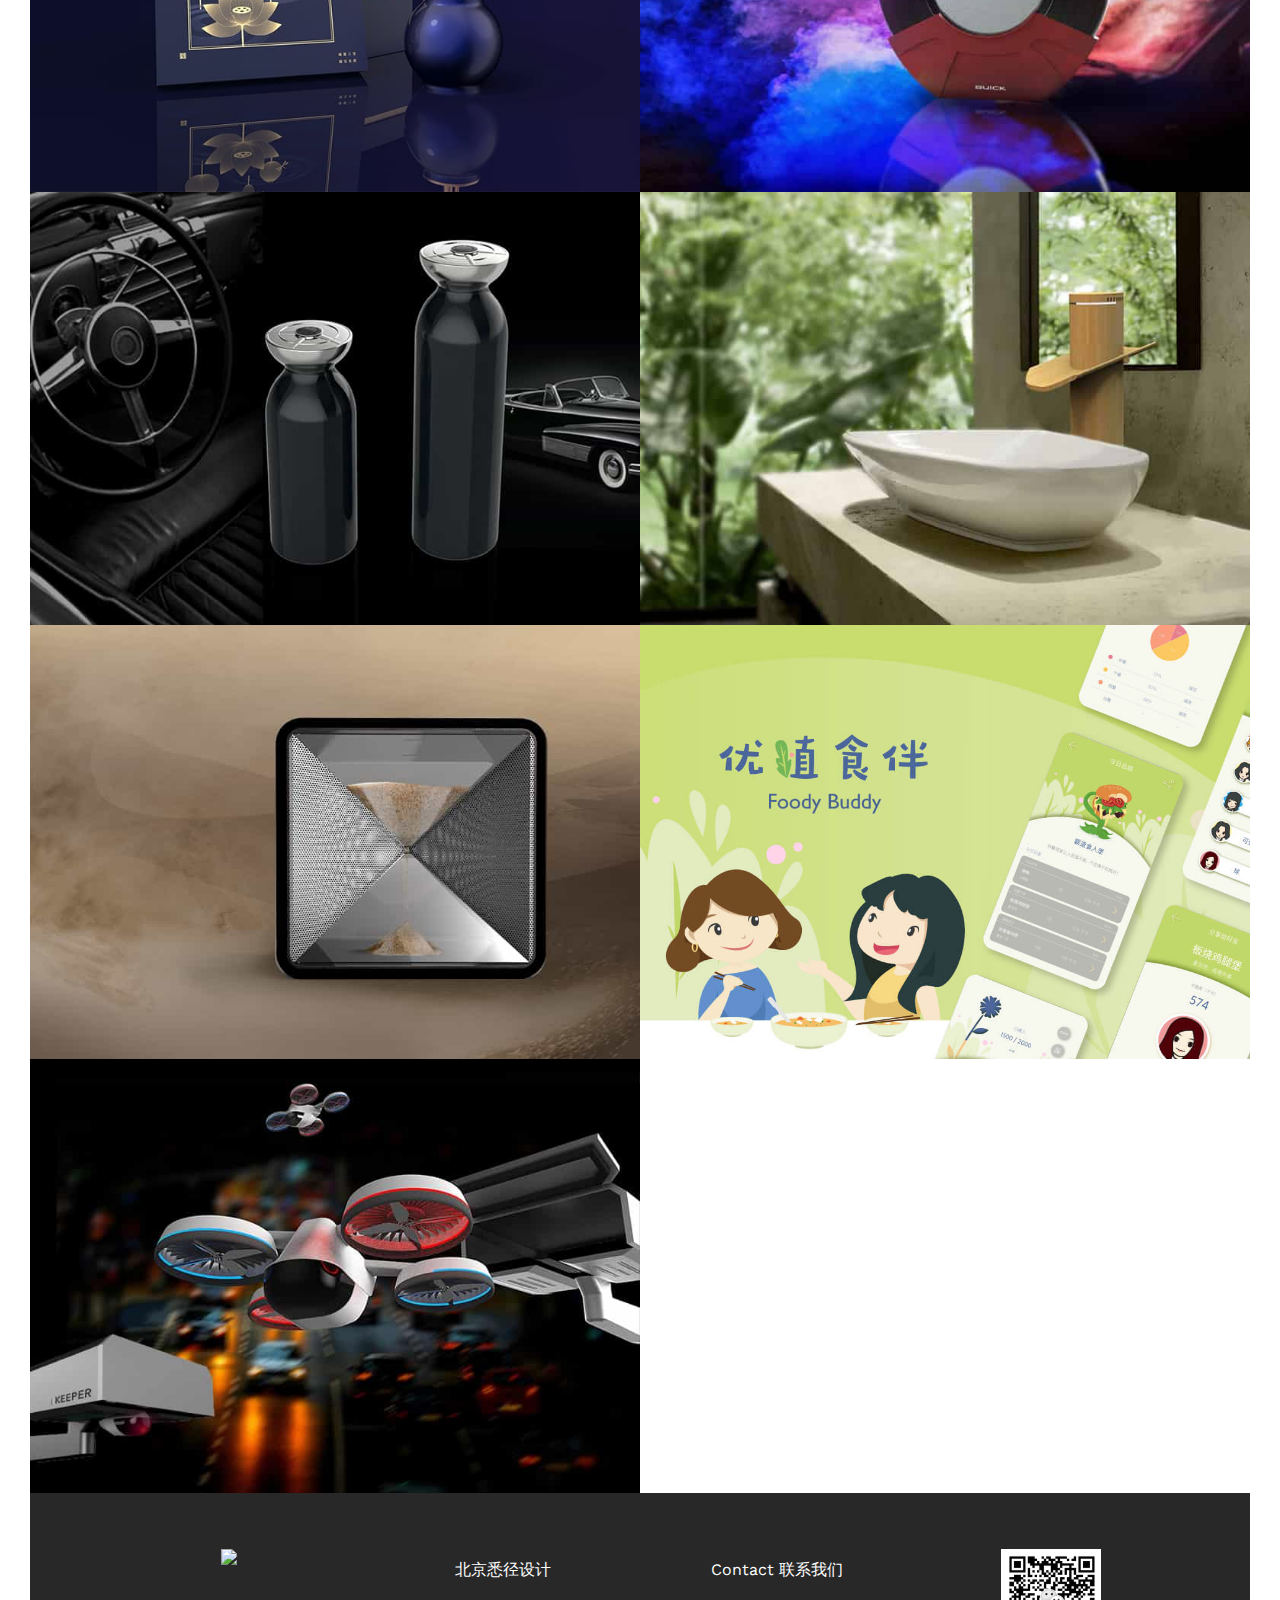
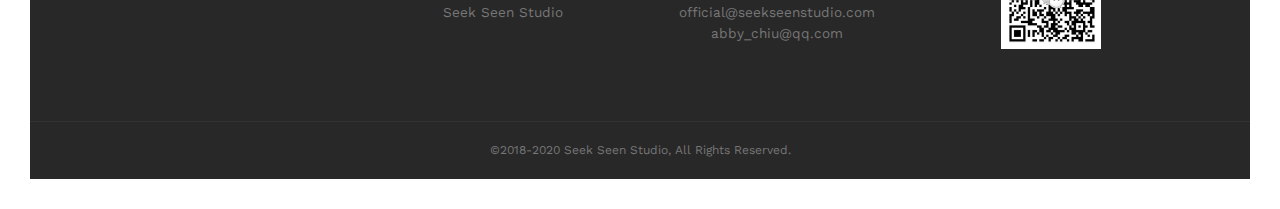
==== commit b40076bd: "Add files via upload" ====
--- a/index.html
+++ b/index.html
@@ -3,7 +3,7 @@
   <head>
     <meta charset="UTF-8">
     <meta name="viewport" content="width=device-width, initial-scale=1.0" />
-    <title>Seek Seen Studio</title>
+    <title>悉径设计</title>
     <link rel="shortcut icon" href="img/favicon.ico">
 
     <link rel="stylesheet" href="css/components.css">
@@ -32,7 +32,7 @@
               <!-- Logo version before sticky nav -->
               <img class="logo-size logo-before" src="img/seekseenlogo3.png" alt="">
               <!-- Logo version after sticky nav -->
-              <img class="logo-size-2 logo-after" src="img/seekseenlogo5.png" alt="">
+              <img class="logo-size-2 logo-after" src="img/seekseenlogo3.png" alt="">
             </a>
           </div>
           <div class="s-12 l-10">
@@ -52,16 +52,17 @@
       <main role="main">
         <!-- Content -->
         <article>
-          <header class="section background-white">
+          <header class="small-screen-index section background-white">
             <div class="line text-center">
-              <h1 class="text-dark text-s-size-30 text-m-size-40 text-l-size-60 text-thin text-line-height-1">Seek Novelty From The Seen.</h1>
+              <h1 class="text-s-size-30 text-m-size-40 text-l-size-50 text-thin text-line-height-1">另 辟 <span style="color:#e54112;">悉 径</span></h1>
+              <h1 class="text-dark text-s-size-20 text-m-size-30 text-l-size-40 text-thin text-line-height-1">Seek Novelty From The Seen.</h1>
               <!-- <p class="margin-bottom-0 text-size-16 text-dark">致力于提供“另辟蹊径”的解决方案。</p> -->
             </div>
           </header>
           <div class="background-white full-width">
             <!-- Pluuus -->
             <div class="s-12 m-6 l-6">
-              <a class="image-with-hover-overlay image-hover-zoom" href="pluuus.html" target="_blank" title="Portfolio Image">
+              <a class="image-with-hover-overlay image-hover-zoom" href="pluuus.html" target="_blank" title="Pluuus-和包">
                 <div class="image-hover-overlay background-primary">
                   <div class="image-hover-overlay-content text-center padding-2x">
                     <h3 class="text-white text-size-20 margin-bottom-10">Pluuus-和包</h3>
@@ -73,10 +74,10 @@
             </div>
             <!-- 盘扣包 -->
             <div class="s-12 m-6 l-6">
-              <a class="image-with-hover-overlay image-hover-zoom" href="pankoubao.html" target="_blank" title="Portfolio Image">
-                <div class="image-hover-overlay background-primary">
-                  <div class="image-hover-overlay-content text-center padding-2x">
-                    <h3 class="text-white text-size-20 margin-bottom-10">盘扣两用包</h3>
+              <a class="image-with-hover-overlay image-hover-zoom" title="环保盘扣两用包">
+                <div class="image-hover-overlay background-primary">
+                  <div class="image-hover-overlay-content text-center padding-2x">
+                    <h3 class="text-white text-size-20 margin-bottom-10">环保盘扣两用包</h3>
                     <p class="text-white text-size-14 margin-bottom-20">灵感来源于中国传统盘扣的扣合方式，创新背包方式，使其可以方便的在单肩、手提与斜挎间切换。使用环保布料，每生产一个盘扣包即为地球减少35个塑料瓶。</p>
                   </div>
                 </div>
@@ -85,19 +86,19 @@
             </div>
             <!-- 海警船 -->
             <div class="s-12 m-6 l-6">
-              <a class="image-with-hover-overlay image-hover-zoom" href="haijingchuan.html" target="_blank" title="Portfolio Image">
-                <div class="image-hover-overlay background-primary">
-                  <div class="image-hover-overlay-content text-center padding-2x">
-                    <h3 class="text-white text-size-20 margin-bottom-10">中国船舶工业集团公司</h3>
+              <a class="image-with-hover-overlay image-hover-zoom" href="haijingchuan.html" target="_blank" title="中国船舶工业集团公司">
+                <div class="image-hover-overlay background-primary">
+                  <div class="image-hover-overlay-content text-center padding-2x">
+                    <h3 class="text-white text-size-20 margin-bottom-10">中国船舶工业集团公司-船舱设计</h3>
                     <p class="text-white text-size-14 margin-bottom-20">中船引领全球数字化造船，数字化升级三维体验平台，实现全船大规模三维设计建造。</p>
                   </div>
                 </div>
-                <img class="full-img" src="img/portfolio/haijingchuan.jpg" alt=""/>
+                <img class="full-img" src="img/portfolio/boat.jpg" alt=""/>
               </a>
             </div>
             <!-- 水回收Dayu -->
             <div class="s-12 m-6 l-6">
-              <a class="image-with-hover-overlay image-hover-zoom" href="dayu.html" target="_blank" title="Portfolio Image">
+              <a class="image-with-hover-overlay image-hover-zoom" href="dayu.html" target="_blank" title="DAYU-家庭灰水重复利用系统">
                 <div class="image-hover-overlay background-primary">
                   <div class="image-hover-overlay-content text-center padding-2x">
                     <h3 class="text-white text-size-20 margin-bottom-10">DAYU-家庭灰水重复利用系统</h3>
@@ -109,7 +110,7 @@
             </div>
             <!-- 片仔癀 -->
             <div class="s-12 m-6 l-6">
-              <a class="image-with-hover-overlay image-hover-zoom" href="pianzaihuang.html" target="_blank" title="Portfolio Image">
+              <a class="image-with-hover-overlay image-hover-zoom" title="片仔癀">
                 <div class="image-hover-overlay background-primary">
                   <div class="image-hover-overlay-content text-center padding-2x">
                     <h3 class="text-white text-size-20 margin-bottom-10">片仔癀</h3>
@@ -119,9 +120,75 @@
                 <img class="full-img" src="img/portfolio/pianzaihuang1.jpg" alt=""/>
               </a>
             </div>
+
+            <!-- 别克2时钟 -->
+            <div class="s-12 m-6 l-6">
+              <a class="image-with-hover-overlay image-hover-zoom" title="别克车主精品">
+                <div class="image-hover-overlay background-primary">
+                  <div class="image-hover-overlay-content text-center padding-2x">
+                    <h3 class="text-white text-size-20 margin-bottom-10">别克车主精品</h3>
+                    <p class="text-white text-size-14 margin-bottom-20">别克集团为车主精品打造的产品系列，在各大车展及电商平台以限量款出售，提升品牌形象。</p>
+                  </div>
+                </div>
+                <img class="full-img" src="img/portfolio/buick2.jpg" alt=""/>
+              </a>
+            </div>
+
+            <!-- 别克 -->
+            <div class="s-12 m-6 l-6">
+              <a class="image-with-hover-overlay image-hover-zoom" title="别克车主精品">
+                <div class="image-hover-overlay background-primary">
+                  <div class="image-hover-overlay-content text-center padding-2x">
+                    <h3 class="text-white text-size-20 margin-bottom-10">别克车主精品</h3>
+                    <p class="text-white text-size-14 margin-bottom-20">别克集团为车主精品打造的产品系列，在各大车展及电商平台以限量款出售，提升品牌形象。</p>
+                  </div>
+                </div>
+                <img class="full-img" src="img/portfolio/buick.jpg" alt=""/>
+              </a>
+            </div>
+
+            <!-- 竹子水龙头 -->
+            <div class="s-12 m-6 l-6">
+              <a class="image-with-hover-overlay image-hover-zoom" title="Tap-竹制水龙头">
+                <div class="image-hover-overlay background-primary">
+                  <div class="image-hover-overlay-content text-center padding-2x">
+                    <h3 class="text-white text-size-20 margin-bottom-10">Tap-竹制水龙头</h3>
+                    <p class="text-white text-size-14 margin-bottom-20">零污染竹制水龙头</p>
+                  </div>
+                </div>
+                <img class="full-img" src="img/portfolio/tap.jpg" alt=""/>
+              </a>
+            </div>
+
+            <!-- 响沙 -->
+            <div class="s-12 m-6 l-6">
+              <a class="image-with-hover-overlay image-hover-zoom" title="响沙-智能音箱">
+                <div class="image-hover-overlay background-primary">
+                  <div class="image-hover-overlay-content text-center padding-2x">
+                    <h3 class="text-white text-size-20 margin-bottom-10">响沙-智能音箱</h3>
+                    <p class="text-white text-size-14 margin-bottom-20">灵感来自敦煌的鸣沙山月牙泉，“响沙”是一款放在床头的智能音箱。凡是去过敦煌的人都会被一望无际的沙所震撼，欢迎您将鸣沙山的五色沙带回家，伴您入睡。</p>
+                  </div>
+                </div>
+                <img class="full-img" src="img/portfolio/xiangsha.jpg" alt=""/>
+              </a>
+            </div>
+
+            <!-- 优植食伴app -->
+            <div class="s-12 m-6 l-6">
+              <a class="image-with-hover-overlay image-hover-zoom" href="foodybuddy.html" target="_blank" title="优植食伴APP">
+                <div class="image-hover-overlay background-primary">
+                  <div class="image-hover-overlay-content text-center padding-2x">
+                    <h3 class="text-white text-size-20 margin-bottom-10">优植食伴APP</h3>
+                    <p class="text-white text-size-14 margin-bottom-20">优质食伴是一款饮食记录软件。通过游戏的方式记录饮食，在逐渐了解自己的饮食模式后，则可以检视自己并逐步做出改变，最终养成良好的饮食习惯。</p>
+                  </div>
+                </div>
+                <img class="full-img" src="img/portfolio/youzhishiban.jpg" alt=""/>
+              </a>
+            </div>
+
             <!-- Keeper -->
-            <!-- <div class="s-12 m-6 l-6">
-              <a class="image-with-hover-overlay image-hover-zoom" href="/" title="Portfolio Image">
+            <div class="s-12 m-6 l-6">
+              <a class="image-with-hover-overlay image-hover-zoom" title="Keeper-智能交通保障机器人">
                 <div class="image-hover-overlay background-primary">
                   <div class="image-hover-overlay-content text-center padding-2x">
                     <h3 class="text-white text-size-20 margin-bottom-10">Keeper-智能交通保障机器人</h3>
@@ -131,85 +198,16 @@
                 </div>
                 <img class="full-img" src="img/portfolio/keeper.jpg" alt=""/>
               </a>
-            </div> -->
-            <!-- 别克2时钟 -->
-            <div class="s-12 m-6 l-6">
-              <a class="image-with-hover-overlay image-hover-zoom" href="/" target="_blank" title="Portfolio Image">
-                <div class="image-hover-overlay background-primary">
-                  <div class="image-hover-overlay-content text-center padding-2x">
-                    <h3 class="text-white text-size-20 margin-bottom-10">别克车主精品</h3>
-                    <p class="text-white text-size-14 margin-bottom-20">别克集团为车主精品打造的产品系列，在各大车展及电商平台以限量款出售，提升品牌形象。</p>
-                  </div>
-                </div>
-                <img class="full-img" src="img/portfolio/buick2.jpg" alt=""/>
-              </a>
-            </div>
-
-            <!-- 别克 -->
-            <div class="s-12 m-6 l-6">
-              <a class="image-with-hover-overlay image-hover-zoom" href="/" target="_blank" title="Portfolio Image">
-                <div class="image-hover-overlay background-primary">
-                  <div class="image-hover-overlay-content text-center padding-2x">
-                    <h3 class="text-white text-size-20 margin-bottom-10">别克车主精品</h3>
-                    <p class="text-white text-size-14 margin-bottom-20">别克集团为车主精品打造的产品系列，在各大车展及电商平台以限量款出售，提升品牌形象。</p>
-                  </div>
-                </div>
-                <img class="full-img" src="img/portfolio/buick.jpg" alt=""/>
-              </a>
-            </div>
-
-            <!-- 竹子水龙头 -->
-            <div class="s-12 m-6 l-6">
-              <a class="image-with-hover-overlay image-hover-zoom" href="tap.html" target="_blank" title="Portfolio Image">
-                <div class="image-hover-overlay background-primary">
-                  <div class="image-hover-overlay-content text-center padding-2x">
-                    <h3 class="text-white text-size-20 margin-bottom-10">Bamboo-竹制水龙头</h3>
-                    <p class="text-white text-size-14 margin-bottom-20">零污染竹制水龙头</p>
-                  </div>
-                </div>
-                <img class="full-img" src="img/portfolio/tap.jpg" alt=""/>
-              </a>
-            </div>
-
-            <!-- 响沙 -->
-            <div class="s-12 m-6 l-6">
-              <a class="image-with-hover-overlay image-hover-zoom" href="xiangsha.html" target="_blank" title="Portfolio Image">
-                <div class="image-hover-overlay background-primary">
-                  <div class="image-hover-overlay-content text-center padding-2x">
-                    <h3 class="text-white text-size-20 margin-bottom-10">响沙-智能音箱</h3>
-                    <p class="text-white text-size-14 margin-bottom-20">灵感来自敦煌的鸣沙山月牙泉，“响沙”是一款放在床头的智能音箱。凡是去过敦煌的人都会被一望无际的沙所震撼，欢迎您将鸣沙山的五色沙带回家，伴您入睡。</p>
-                  </div>
-                </div>
-                <img class="full-img" src="img/portfolio/xiangsha.jpg" alt=""/>
-              </a>
-            </div>
-
-            <!-- 优植食伴app -->
-            <div class="s-12 m-6 l-6">
-              <a class="image-with-hover-overlay image-hover-zoom" href="foodybuddy" target="_blank" title="优植食伴APP">
-                <div class="image-hover-overlay background-primary">
-                  <div class="image-hover-overlay-content text-center padding-2x">
-                    <h3 class="text-white text-size-20 margin-bottom-10">优植食伴APP</h3>
-                    <p class="text-white text-size-14 margin-bottom-20">优质食伴是一款饮食记录软件。通过游戏的方式记录饮食，在逐渐了解自己的饮食模式后，则可以检视自己并逐步做出改变，最终养成良好的饮食习惯。</p>
-                  </div>
-                </div>
-                <img class="full-img" src="img/portfolio/youzhishiban.jpg" alt=""/>
-              </a>
-            </div>
-
-            <!-- Keeper -->
-            <div class="s-12 m-6 l-6">
-              <a class="image-with-hover-overlay image-hover-zoom" href="keeper.html" target="_blank" title="Keeper-智能交通保障机器人">
-                <div class="image-hover-overlay background-primary">
-                  <div class="image-hover-overlay-content text-center padding-2x">
-                    <h3 class="text-white text-size-20 margin-bottom-10">Keeper-智能交通保障机器人</h3>
-                    <p class="text-white text-size-14 margin-bottom-20">Keeper平时停靠在道路两侧的电线杆、路灯上的充电坞中监控路面情况。在发生车辆事故后可通过
-                      手机召唤，拍摄精确的全景照片及实时建模、交由人工判断，5分钟解决传统交警60分钟解决的问题。清晰还原现场，减少拥堵和争吵。</p>
-                  </div>
-                </div>
-                <img class="full-img" src="img/portfolio/keeper.jpg" alt=""/>
-              </a>
-            </div>
+            </div>
+
+          <div class="s-12 m-6 l-6">
+            <div class="line text-center">
+              <!-- <h1 class="text-s-size-20 text-m-size-30 text-l-size-40 text-thin text-line-height-1">持续增加中</h1>
+              <h2 class="text-dark text-s-size-20 text-m-size-20 text-l-size-30 text-thin text-line-height-1">More Coming Soon</h2> -->
+              <img class="full-img" src="img/coming.png" alt=""/>
+              <!-- <p class="margin-bottom-0 text-size-16 text-dark">致力于提供“另辟蹊径”的解决方案。</p> -->
+            </div>
+          </div>
 
 
             <!-- Survivor Line -->
@@ -259,8 +257,8 @@
               <div class="s-12 m-12 l-3 margin-m-bottom-30">
                 <h3 class="bottom text-size-16">Contact 联系我们</h3>
                 <p class="bottom text-size-14">
-                   hello@seek-seen.com<br>
-                   0450 5896 625 16<br>
+                   official@seekseenstudio.com<br>
+                   abby_chiu@qq.com<br>
                 </p>
               </div>
               <!-- Collumn 4 公司zt -->
--- a/css/responsee.css
+++ b/css/responsee.css
@@ -0,0 +1,959 @@
+/*
+ * Responsee CSS - v5 - 2018-01-06
+ * https://www.myresponsee.com
+ * Copyright 2018, Vision Design - graphic zoo
+ * Free to use under the MIT license.
+*/
+* {
+  -webkit-box-sizing:border-box;
+  -moz-box-sizing:border-box;
+  box-sizing:border-box;
+  margin: auto;
+}
+body {
+  background:none repeat scroll 0 0 #eeeeee;
+  font-size:16px;
+  font-family:"Open Sans",Arial,sans-serif;
+  color:#444;
+}
+h1,h2,h3,h4,h5,h6 {
+  color:#152732;
+  font-weight: normal;
+  line-height: 1.3;
+  margin:0.5rem 0;
+}
+/* h1 {font-size:2.7rem;}
+h2 {font-size:2.2rem;}
+h3 {font-size:1.8rem;}
+h4 {font-size:1.4rem;}
+h5 {font-size:1.1rem;}
+h6 {font-size:0.9rem;} */
+a, a:link, a:visited, a:hover, a:active {
+  text-decoration:none;
+  color:#9BB800;
+  transition:color 0.20s linear 0s;
+  -o-transition:color 0.20s linear 0s;
+  -ms-transition:color 0.20s linear 0s;
+  -moz-transition:color 0.20s linear 0s;
+  -webkit-transition:color 0.20s linear 0s;
+}
+a:hover {color:#B6C900;}
+p,li,dl,blockquote,table,kbd {
+  font-size: 0.85rem;
+  line-height: 1.6;
+}
+b,strong {font-weight:700;}
+.text-center {text-align:center!important;}
+.text-right {text-align:right!important;}
+img {
+  border:0;
+  display:block;
+  height:auto;
+  max-width:100%;
+  width:auto;
+}
+.owl-item img, .full-img {
+  max-width: none;
+  width:100%;
+}
+.owl-nav div {font-family: "mfg";}
+table {
+  background:none repeat scroll 0 0 #fff;
+  border:1px solid #f0f0f0;
+  border-collapse:collapse;
+  border-spacing:0;
+  text-align:left;
+  width:100%;
+}
+table tr td, table tr th {padding:0.625rem;}
+table tfoot, table thead,table tr:nth-of-type(2n) {background:none repeat scroll 0 0 #f0f0f0;}
+th,table tr:nth-of-type(2n) td {border-right:1px solid #fff;}
+td {border-right:1px solid #f0f0f0;}
+.size-960 .line,.size-1140 .line,.size-1280 .line,.size-1520 .line {
+  margin:0 auto;
+  padding:0 0.625rem;
+}
+hr {
+  border: 0;
+  border-top: 1px solid #e5e5e5;
+  clear:both;
+  height:0;
+  margin:2.5rem auto;
+}
+li {padding:0;}
+ul,ol {padding-left:1.25rem;}
+blockquote {
+  border:2px solid #f0f0f0;
+  padding:1.25rem;
+}
+cite {
+  color:#999;
+  display:block;
+  font-size:0.8rem;
+}
+cite:before {content:"— ";}
+dl dt {font-weight:700;}
+dl dd {margin-bottom:0.625rem;}
+dl dd:last-child {margin-bottom:0;}
+abbr {cursor:help;}
+abbr[title] {border-bottom:1px dotted;}
+kbd {
+  background: #152732 none repeat scroll 0 0;
+  color: #fff;
+  padding: 0.125rem 0.3125rem;
+}
+code, kbd, pre, samp {font-family: Menlo,Monaco,Consolas,"Courier New",monospace;}
+mark {
+  background: #F3F8A9 none repeat scroll 0 0;
+  padding: 0.125rem 0.3125rem;
+}
+.size-960 .line {max-width:59.75rem;}
+.size-1140 .line {max-width:71rem;}
+.size-1280 .line {max-width:80rem;}
+.size-1520 .line {max-width:95rem;}
+.size-960.align-content-left .line,.size-1140.align-content-left .line,.size-1280.align-content-left .line,.size-1520.align-content-left .line {margin-left:0;}
+form {line-height:1.4;}
+nav {
+  display:block;
+  width:100%;
+  background:#152732;
+}
+.line:after, nav:after, .center:after, .box:after, .margin:after, .margin2x:after {
+  clear:both;
+  content:".";
+  display:block;
+  height:0;
+  line-height:0;
+  overflow: hidden;
+  visibility:hidden;
+}
+.top-nav ul {padding:0;}
+.top-nav ul ul {
+  position:absolute;
+  background:#152732;
+}
+.top-nav li {
+  float:left;
+  list-style:none outside none;
+  cursor:pointer;
+}
+.top-nav li a {
+  color:#fff;
+  display:block;
+  font-size:1rem;
+  padding:1.25rem;
+}
+.top-nav li ul li a {
+  background:none repeat scroll 0 0 #152732;
+  min-width:100%;
+  padding:0.625rem;
+}
+.top-nav li a:hover, .aside-nav li a:hover {background:#2b4c61;}
+.top-nav li ul {display:none;}
+.top-nav li ul li,.top-nav li ul li ul li {
+  float:none;
+  list-style:none outside none;
+  min-width:100%;
+  padding:0;
+}
+.count-number {
+  background: rgba(153, 153, 153, 0.25) none repeat scroll 0 0;
+  border-radius: 10rem;
+  color: #fff;
+  display: inline-block;
+  font-size: 0.7rem;
+  height: 1.3rem;
+  line-height: 1.3rem;
+  margin: 0 0 -0.3125rem 0.3125rem;
+  text-align: center;
+  width: 1.3rem;
+}
+ul.chevron .count-number {display:none;}
+ul.chevron .submenu > a:after, ul.chevron .sub-submenu > a:after,ul.chevron .aside-submenu > a:after, ul.chevron .aside-sub-submenu > a:after {
+  content:"\f004";
+  display:inline-block;
+  font-family:mfg;
+  font-size:0.7rem;
+  margin:0 0.625rem;
+}
+.top-nav .active-item a {background:#2b4c61;}
+.aside-nav > ul > li.active-item > a:link,.aside-nav > ul > li.active-item > a:visited {
+  background:#2b4c61;
+  color:#fff;
+}
+@media screen and (min-width:769px) {
+  .aside-nav .count-number {
+	  margin-left:-1.25rem;
+	  float:right;
+  }
+  .top-nav li:hover > ul {
+	  display:block;
+	  z-index:10;
+  }
+  .top-nav li:hover > ul ul {
+    left:100%;
+    margin:-2.5rem 0;
+    width:100%;
+  }
+}
+.nav-text,.aside-nav-text {display:none;}
+.aside-nav a,.aside-nav a:link,.aside-nav a:visited,.aside-nav li > ul,.top-nav a,.top-nav a:link,.top-nav a:visited {
+  transition:background 0.20s linear 0s;
+  -o-transition:background 0.20s linear 0s;
+  -ms-transition:background 0.20s linear 0s;
+  -moz-transition:background 0.20s linear 0s;
+  -webkit-transition:background 0.20s linear 0s;
+}
+.aside-nav ul {
+  background:#e8e8e8;
+  padding:0;
+}
+.aside-nav li {
+  list-style:none outside none;
+  cursor:pointer;
+}
+.aside-nav li a,.aside-nav li a:link,.aside-nav li a:visited {
+  color:#444;
+  display:block;
+  font-size:1rem;
+  padding:1.25rem;
+}
+.aside-nav > ul > li:last-child a {border-bottom:0 none;}
+.aside-nav li > ul {
+  height:0;
+  display:block;
+  position:relative;
+  background:#f4f4f4;
+  border-left:solid 1px #f2f2f2;
+  border-right:solid 1px #f2f2f2;
+  overflow:hidden;
+}
+.aside-nav li ul ul {
+  border:0;
+  background:#fff;
+}
+.aside-nav ul ul a {padding:0.625rem 1.25rem;}
+.aside-nav li a:link, .aside-nav li a:visited {color:#333;}
+.aside-nav li li a:hover, .aside-nav li li.active-item > a, .aside-nav li li.aside-sub-submenu li a:hover {
+  color:#fff;
+  background:#2b4c61;
+}
+.aside-nav > ul > li > a:hover {color:#fff;}
+.aside-nav li li a:link, .aside-nav li li a:visited {background:none;}
+.aside-nav .show-aside-ul, .aside-nav .active-aside-item {height:auto;}
+nav.breadcrumb-nav {
+  background:#fff;
+  margin:0.625rem 0;
+}
+nav.breadcrumb-nav ul {
+  list-style:none;
+  padding:0;
+}
+nav.breadcrumb-nav ul li {float:left;}
+nav.breadcrumb-nav ul li a:hover {text-decoration:underline;}
+.breadcrumb-nav i {color:#B6C900;}
+nav.breadcrumb-nav ul li:after {
+  content:"/";
+  margin:0 9px;
+  color:#c8c7c7;
+}
+nav.breadcrumb-nav ul li:last-child:after {content:"";}
+.slide-content, .slide-nav {
+  transition:all 0.10s linear 0s;
+  -o-transition:all 0.10s linear 0s;
+  -ms-transition:all 0.10s linear 0s;
+  -moz-transition:all 0.10s linear 0s;
+  -webkit-transition:all 0.10s linear 0s;
+}
+.slide-content {
+  float:left;
+  width:calc(100% - 60px);
+}
+.aside-nav.slide-nav {
+  background:#1c3849;
+  bottom:0;
+  right:0;
+  top:0;
+  margin-right:-180px;
+  overflow-y:auto;
+  padding-top:0.625rem;
+  position:fixed;
+  width:240px;
+  z-index:2;
+}
+.aside-nav.slide-nav > ul {
+  background:#1c3849;
+  opacity:0;
+  transition:all 0.20s linear 0s;
+  -o-transition:all 0.20s linear 0s;
+  -ms-transition:all 0.20s linear 0s;
+  -moz-transition:all 0.20s linear 0s;
+  -webkit-transition:all 0.20s linear 0s;
+}
+.aside-nav.slide-nav li a, .aside-nav.slide-nav li a:link, .aside-nav.slide-nav li a:visited {
+  color:#fff;
+  display:block;
+  font-size:0.9rem;
+  padding:0.625rem 1.25rem;
+  border-bottom:0;
+}
+.aside-nav.slide-nav li a:hover {
+  background:#152732!important;
+  color:#fff!important;
+}
+.aside-nav.slide-nav li > ul {
+  background:#2b4c61;
+  border-left:0;
+  border-right:0;
+}
+.aside-nav.slide-nav li > ul ul {
+  background:#456274;
+  border-left:0;
+  border-right:0;
+}
+.slide-nav-button {
+  background:#152732;
+  cursor:pointer;
+  position:fixed;
+  top:0;
+  right:0;
+  bottom:0;
+  width:60px;
+  z-index:3;
+}
+.active-slide-nav .slide-content {margin-left:-240px;}
+.active-slide-nav .slide-nav {margin-right:60px;}
+.slide-to-left .slide-content {float:right;}
+.slide-to-left .slide-nav {
+  left:0;
+  margin-right:0;
+  margin-left:-180px;
+}
+.slide-to-left .slide-nav-button {left:0;}
+.slide-to-left.active-slide-nav .slide-content {
+  margin-right:-240px;
+  margin-left:0;
+}
+.slide-to-left.active-slide-nav .slide-nav {
+  margin-right:0;
+  margin-left:60px;
+}
+.active-slide-nav .slide-nav ul {opacity:1;}
+.nav-icon {
+  padding:0.9rem;
+  width:100%;
+}
+.nav-icon:after,.nav-icon:before,.nav-icon div {
+  background-color:#fff;
+  border-radius:3px;
+  content:'';
+  display:block;
+  height:3px;
+  margin:6px 0;
+  transition:all 0.2s ease-in-out;
+  -moz-transition:all 0.2s ease-in-out;
+  -webkit-transition:all 0.2s ease-in-out;
+}
+.active-slide-nav .nav-icon:before {
+  transform:translateY(9px) rotate(135deg);
+  -moz-transform:translateY(9px) rotate(135deg);
+  -webkit-transform:translateY(9px) rotate(135deg);
+}
+.active-slide-nav .nav-icon:after {
+  transform:translateY(-9px) rotate(-135deg);
+  -moz-transform:translateY(-9px) rotate(-135deg);
+  -webkit-transform:translateY(-9px) rotate(-135deg);
+}
+.active-slide-nav .nav-icon div {
+  transform:scale(0);
+  -moz-transform:scale(0);
+  -webkit-transform:scale(0);
+}
+.active-slide-nav {overflow-x:hidden;}
+.padding {
+  display:list-item;
+  list-style:none outside none;
+  padding:0.625rem;
+}
+.margin,.margin2x {display: block;}
+.margin {margin:0 -0.625rem;}
+.margin2x {margin:0 -1.25rem;}
+.line {clear:left;}
+.line .line {padding:0;}
+.hide-xxl {display:none!important;}
+.box {
+  background:none repeat scroll 0 0 #fff;
+  display:block;
+  padding:1.25rem;
+  width:100%;
+}
+.margin-bottom {margin-bottom:1.25rem;}
+.margin-bottom2x {margin-bottom:2.5rem;}
+.s-1,.s-2,.s-five,.s-3,.s-4,.s-5,.s-6,.s-7,.s-8,.s-9,.s-10,.s-11,.s-12,.m-1,.m-2,.m-five,.m-3,.m-4,.m-5,.m-6,.m-7,.m-8,.m-9,.m-10,.m-11,.m-12,.l-1,.l-2,.l-five,.l-3,.l-4,.l-5,.l-6,.l-7,.l-8,.l-9,.l-10,.l-11,.l-12,.xl-1,.xl-2,.xl-five,.xl-3,.xl-4,.xl-5,.xl-6,.xl-7,.xl-8,.xl-9,.xl-10,.xl-11,.xl-12,.xxl-1,.xxl-2,.xxl-five,.xxl-3,.xxl-4,.xxl-5,.xxl-6,.xxl-7,.xxl-8,.xxl-9,.xxl-10,.xxl-11,.xxl-12 {
+  float:left;
+  position:static;
+}
+.xxl-offset-1 {margin-left:8.3333%;}
+.xxl-offset-2 {margin-left:16.6666%;}
+.xxl-offset-five {margin-left:20%;}
+.xxl-offset-3 {margin-left:25%;}
+.xxl-offset-4 {margin-left:33.3333%;}
+.xxl-offset-5 {margin-left:41.6666%;}
+.xxl-offset-6 {margin-left:50%;}
+.xxl-offset-7 {margin-left:58.3333%;}
+.xxl-offset-8 {margin-left:66.6666%;}
+.xxl-offset-9 {margin-left:75%;}
+.xxl-offset-10 {margin-left:83.3333%;}
+.xxl-offset-11 {margin-left:91.6666%;}
+.xxl-offset-12 {margin-left:100%;}
+.margin > .s-1,.margin > .s-2,.margin > .s-five,.margin > .s-3,.margin > .s-4,.margin > .s-5,.margin > .s-6,.margin > .s-7,.margin > .s-8,.margin > .s-9,.margin > .s-10,.margin > .s-11,.margin > .s-12,
+.margin > .m-1,.margin > .m-2,.margin > .m-five,.margin > .m-3,.margin > .m-4,.margin > .m-5,.margin > .m-6,.margin > .m-7,.margin > .m-8,.margin > .m-9,.margin > .m-10,.margin > .m-11,.margin > .m-12,
+.margin > .l-1,.margin > .l-2,.margin > .l-five,.margin > .l-3,.margin > .l-4,.margin > .l-5,.margin > .l-6,.margin > .l-7,.margin > .l-8,.margin > .l-9,.margin > .l-10,.margin > .l-11,.margin > .l-12,
+.margin > .xl-1,.margin > .xl-2,.margin > .xl-five,.margin > .xl-3,.margin > .xl-4,.margin > .xl-5,.margin > .xl-6,.margin > .xl-7,.margin > .xl-8,.margin > .xl-9,.margin > .xl-10,.margin > .xl-11,.margin > .xl-12,
+.margin > .xxl-1,.margin > .xxl-2,.margin > .xxl-five,.margin > .xxl-3,.margin > .xxl-4,.margin > .xxl-5,.margin > .xxl-6,.margin > .xxl-7,.margin > .xxl-8,.margin > .xxl-9,.margin > .xxl-10,.margin > .xxl-11,.margin > .xxl-12 {padding:0 0.625rem;}
+.margin2x > .s-1,.margin2x > .s-2,.margin2x > .s-five,.margin2x > .s-3,.margin2x > .s-4,.margin2x > .s-5,.margin2x > .s-6,.margin2x > .s-7,.margin2x > .s-8,.margin2x > .s-9,.margin2x > .s-10,.margin2x > .s-11,.margin2x > .s-12,
+.margin2x > .m-1,.margin2x > .m-2,.margin2x > .m-five,.margin2x > .m-3,.margin2x > .m-4,.margin2x > .m-5,.margin2x > .m-6,.margin2x > .m-7,.margin2x > .m-8,.margin2x > .m-9,.margin2x > .m-10,.margin2x > .m-11,.margin2x > .m-12,
+.margin2x > .l-1,.margin2x > .l-2,.margin2x > .l-five,.margin2x > .l-3,.margin2x > .l-4,.margin2x > .l-5,.margin2x > .l-6,.margin2x > .l-7,.margin2x > .l-8,.margin2x > .l-9,.margin2x > .l-10,.margin2x > .l-11,.margin2x > .l-12,
+.margin2x > .xl-1,.margin2x > .xl-2,.margin2x > .xl-five,.margin2x > .xl-3,.margin2x > .xl-4,.margin2x > .xl-5,.margin2x > .xl-6,.margin2x > .xl-7,.margin2x > .xl-8,.margin2x > .xl-9,.margin2x > .xl-10,.margin2x > .xl-11,.margin2x > .xl-12,
+.margin2x > .xxl-1,.margin2x > .xxl-2,.margin2x > .xxl-five,.margin2x > .xxl-3,.margin2x > .xxl-4,.margin2x > .xxl-5,.margin2x > .xxl-6,.margin2x > .xxl-7,.margin2x > .xxl-8,.margin2x > .xxl-9,.margin2x > .xxl-10,.margin2x > .xxl-11,.margin2x > .xxl-12 {padding:0 1.25rem;}
+.s-1 {width:8.3333%;}
+.s-2 {width:16.6666%;}
+.s-five {width:20%;}
+.s-3 {width:25%;}
+.s-4 {width:33.3333%;}
+.s-5 {width:41.6666%;}
+.s-6 {width:50%;}
+.s-7 {width:58.3333%;}
+.s-8 {width:66.6666%;}
+.s-9 {width:75%;}
+.s-10 {width:83.3333%;}
+.s-11 {width:91.6666%;}
+.s-12 {width:100%;}
+.m-1 {width:8.3333%;}
+.m-2 {width:16.6666%;}
+.m-five {width:20%;}
+.m-3 {width:25%;}
+.m-4 {width:33.3333%;}
+.m-5 {width:41.6666%;}
+.m-6 {width:50%;}
+.m-7 {width:58.3333%;}
+.m-8 {width:66.6666%;}
+.m-9 {width:75%;}
+.m-10 {width:83.3333%;}
+.m-11 {width:91.6666%;}
+.m-12 {width:100%;}
+.l-1 {width:8.3333%;}
+.l-2 {width:16.6666%;}
+.l-five {width:20%;}
+.l-3 {width:25%;}
+.l-4 {width:33.3333%;}
+.l-5 {width:41.6666%;}
+.l-6 {width:50%;}
+.l-7 {width:58.3333%;}
+.l-8 {width:66.6666%;}
+.l-9 {width:75%;}
+.l-10 {width:83.3333%;}
+.l-11 {width:91.6666%;}
+.l-12 {width:100%;}
+.xl-1 {width:8.3333%;}
+.xl-2 {width:16.6666%;}
+.xl-five {width:20%;}
+.xl-3 {width:25%;}
+.xl-4 {width:33.3333%;}
+.xl-5 {width:41.6666%;}
+.xl-6 {width:50%;}
+.xl-7 {width:58.3333%;}
+.xl-8 {width:66.6666%;}
+.xl-9 {width:75%;}
+.xl-10 {width:83.3333%;}
+.xl-11 {width:91.6666%;}
+.xl-12 {width:100%;}
+.xxl-1 {width:8.3333%;}
+.xxl-2 {width:16.6666%;}
+.xxl-five {width:20%;}
+.xxl-3 {width:25%;}
+.xxl-4 {width:33.3333%;}
+.xxl-5 {width:41.6666%;}
+.xxl-6 {width:50%;}
+.xxl-7 {width:58.3333%;}
+.xxl-8 {width:66.6666%;}
+.xxl-9 {width:75%;}
+.xxl-10 {width:83.3333%;}
+.xxl-11 {width:91.6666%;}
+.xxl-12 {width:100%;}
+.right {float:right;}
+.left {float:left;}
+
+
+@media screen and (max-width:1366px) {
+  .hide-xxl,.hide-l,.hide-m,.hide-s {display:initial!important;}
+  .hide-xl {display:none!important;}
+  .size-960,.size-1140,.size-1280,.size-1520 {max-width:1366px;}
+  .xxl-offset-1,.xxl-offset-2,.xxl-offset-five,.xxl-offset-3,.xxl-offset-4,.xxl-offset-5,.xxl-offset-6,.xxl-offset-7,.xxl-offset-8,.xxl-offset-9,.xxl-offset-10,.xxl-offset-11,.xxl-offset-12 {margin-left:0;}
+  .xl-offset-1 {margin-left:8.3333%;}
+  .xl-offset-2 {margin-left:16.6666%;}
+  .xl-offset-five {margin-left:20%;}
+  .xl-offset-3 {margin-left:25%;}
+  .xl-offset-4 {margin-left:33.3333%;}
+  .xl-offset-5 {margin-left:41.6666%;}
+  .xl-offset-6 {margin-left:50%;}
+  .xl-offset-7 {margin-left:58.3333%;}
+  .xl-offset-8 {margin-left:66.6666%;}
+  .xl-offset-9 {margin-left:75%;}
+  .xl-offset-10 {margin-left:83.3333%;}
+  .xl-offset-11 {margin-left:91.6666%;}
+  .xl-offset-12 {margin-left:100%;}
+  .xxl-1 {width:8.3333%;}
+  .xxl-2 {width:16.6666%;}
+  .xxl-five {width:20%;}
+  .xxl-3 {width:25%;}
+  .xxl-4 {width:33.3333%;}
+  .xxl-5 {width:41.6666%;}
+  .xxl-6 {width:50%;}
+  .xxl-7 {width:58.3333%;}
+  .xxl-8 {width:66.6666%;}
+  .xxl-9 {width:75%;}
+  .xxl-10 {width:83.3333%;}
+  .xxl-11 {width:91.6666%;}
+  .xxl-12 {width:100%;}
+  .s-1 {width:8.3333%;}
+  .s-2 {width:16.6666%;}
+  .s-five {width:20%;}
+  .s-3 {width:25%;}
+  .s-4 {width:33.3333%;}
+  .s-5 {width:41.6666%;}
+  .s-6 {width:50%;}
+  .s-7 {width:58.3333%;}
+  .s-8 {width:66.6666%;}
+  .s-9 {width:75%;}
+  .s-10 {width:83.3333%;}
+  .s-11 {width:91.6666%;}
+  .s-12 {width:100%}
+  .m-1 {width:8.3333%;}
+  .m-2 {width:16.6666%;}
+  .m-five {width:20%;}
+  .m-3 {width:25%;}
+  .m-4 {width:33.3333%;}
+  .m-5 {width:41.6666%;}
+  .m-6 {width:50%;}
+  .m-7 {width:58.3333%;}
+  .m-8 {width:66.6666%;}
+  .m-9 {width:75%;}
+  .m-10 {width:83.3333%;}
+  .m-11 {width:91.6666%;}
+  .m-12 {width:100%}
+  .l-1 {width:8.3333%;}
+  .l-2 {width:16.6666%;}
+  .l-five {width:20%;}
+  .l-3 {width:25%;}
+  .l-4 {width:33.3333%;}
+  .l-5 {width:41.6666%;}
+  .l-6 {width:50%;}
+  .l-7 {width:58.3333%;}
+  .l-8 {width:66.6666%;}
+  .l-9 {width:75%;}
+  .l-10 {width:83.3333%;}
+  .l-11 {width:91.6666%;}
+  .l-12 {width:100%;}
+  .xl-1 {width:8.3333%;}
+  .xl-2 {width:16.6666%;}
+  .xl-five {width:20%;}
+  .xl-3 {width:25%;}
+  .xl-4 {width:33.3333%;}
+  .xl-5 {width:41.6666%;}
+  .xl-6 {width:50%;}
+  .xl-7 {width:58.3333%;}
+  .xl-8 {width:66.6666%;}
+  .xl-9 {width:75%;}
+  .xl-10 {width:83.3333%;}
+  .xl-11 {width:91.6666%;}
+  .xl-12 {width:100%;}
+
+
+}
+
+@media screen and (max-width:1140px) {
+  .hide-xxl,.hide-xl,.hide-m,.hide-s {display:initial!important;}
+  .hide-l {display:none!important;}
+  .size-960,.size-1140,.size-1280,.size-1520 {max-width:1140px;}
+  .xl-offset-1,.xl-offset-2,.xl-offset-five,.xl-offset-3,.xl-offset-4,.xl-offset-5,.xl-offset-6,.xl-offset-7,.xl-offset-8,.xl-offset-9,.xl-offset-10,.xl-offset-11,.xl-offset-12 {margin-left:0;}
+  .l-offset-1 {margin-left:8.3333%;}
+  .l-offset-2 {margin-left:16.6666%;}
+  .l-offset-five {margin-left:20%;}
+  .l-offset-3 {margin-left:25%;}
+  .l-offset-4 {margin-left:33.3333%;}
+  .l-offset-5 {margin-left:41.6666%;}
+  .l-offset-6 {margin-left:50%;}
+  .l-offset-7 {margin-left:58.3333%;}
+  .l-offset-8 {margin-left:66.6666%;}
+  .l-offset-9 {margin-left:75%;}
+  .l-offset-10 {margin-left:83.3333%;}
+  .l-offset-11 {margin-left:91.6666%;}
+  .l-offset-12 {margin-left:100%;}
+  .xxl-1 {width:8.3333%;}
+  .xxl-2 {width:16.6666%;}
+  .xxl-five {width:20%;}
+  .xxl-3 {width:25%;}
+  .xxl-4 {width:33.3333%;}
+  .xxl-5 {width:41.6666%;}
+  .xxl-6 {width:50%;}
+  .xxl-7 {width:58.3333%;}
+  .xxl-8 {width:66.6666%;}
+  .xxl-9 {width:75%;}
+  .xxl-10 {width:83.3333%;}
+  .xxl-11 {width:91.6666%;}
+  .xxl-12 {width:100%;}
+  .xl-1 {width:8.3333%;}
+  .xl-2 {width:16.6666%;}
+  .xl-five {width:20%;}
+  .xl-3 {width:25%;}
+  .xl-4 {width:33.3333%;}
+  .xl-5 {width:41.6666%;}
+  .xl-6 {width:50%;}
+  .xl-7 {width:58.3333%;}
+  .xl-8 {width:66.6666%;}
+  .xl-9 {width:75%;}
+  .xl-10 {width:83.3333%;}
+  .xl-11 {width:91.6666%;}
+  .xl-12 {width:100%;}
+  .s-1 {width:8.3333%;}
+  .s-2 {width:16.6666%;}
+  .s-five {width:20%;}
+  .s-3 {width:25%;}
+  .s-4 {width:33.3333%;}
+  .s-5 {width:41.6666%;}
+  .s-6 {width:50%;}
+  .s-7 {width:58.3333%;}
+  .s-8 {width:66.6666%;}
+  .s-9 {width:75%;}
+  .s-10 {width:83.3333%;}
+  .s-11 {width:91.6666%;}
+  .s-12 {width:100%}
+  .m-1 {width:8.3333%;}
+  .m-2 {width:16.6666%;}
+  .m-five {width:20%;}
+  .m-3 {width:25%;}
+  .m-4 {width:33.3333%;}
+  .m-5 {width:41.6666%;}
+  .m-6 {width:50%;}
+  .m-7 {width:58.3333%;}
+  .m-8 {width:66.6666%;}
+  .m-9 {width:75%;}
+  .m-10 {width:83.3333%;}
+  .m-11 {width:91.6666%;}
+  .m-12 {width:100%}
+  .l-1 {width:8.3333%;}
+  .l-2 {width:16.6666%;}
+  .l-five {width:20%;}
+  .l-3 {width:25%;}
+  .l-4 {width:33.3333%;}
+  .l-5 {width:41.6666%;}
+  .l-6 {width:50%;}
+  .l-7 {width:58.3333%;}
+  .l-8 {width:66.6666%;}
+  .l-9 {width:75%;}
+  .l-10 {width:83.3333%;}
+  .l-11 {width:91.6666%;}
+  .l-12 {width:100%;}
+
+  .client-logo {
+   display:inline !important;
+   max-width: 80%;
+       width: auto;
+
+}
+
+}
+
+@media screen and (max-width:768px) {
+  .size-960,.size-1140,.size-1280,.size-1520 {max-width:768px;}
+  .hide-xxl,.hide-xl,.hide-l,.hide-s {display:initial!important;}
+  .hide-m {display:none!important;}
+  nav {
+    display:block;
+    cursor:pointer;
+    line-height:3;
+  }
+  .top-nav li a {background:none repeat scroll 0 0 #1c3849;}
+  .top-nav > ul {
+    height:0;
+    max-width:100%;
+    overflow:hidden;
+    position:relative;
+    z-index:999;
+  }
+  .top-nav > ul.show-menu,.aside-nav.minimize-on-small > ul.show-menu {height:auto;}
+  .top-nav ul ul {
+    left:0;
+    margin-top:0;
+    position:relative;
+    right:0;
+  }
+  .top-nav li ul li a {min-width:100%;}
+  .top-nav li {
+    float:none;
+    list-style:none outside none;
+    padding:0;
+  }
+  .top-nav li a {
+    color:#fff;
+    display:block;
+    padding:1.25rem 0.625rem;
+    text-align:center;
+    text-decoration:none;
+  }
+  .top-nav li a:hover {
+    background:none repeat scroll 0 0 #152732;
+    color:#fff;
+  }
+  .top-nav li ul,.top-nav li ul li ul {
+    display:block;
+    overflow:hidden;
+    height:0;
+  }
+  .top-nav > ul ul.show-ul {
+    display:block;
+    height:auto;
+  }
+  .top-nav li ul li a {
+    background:none repeat scroll 0 0 #2b4c61;
+    padding:0.625rem;
+  }
+  .top-nav li ul li ul li a { background:none repeat scroll 0 0 #456274;}
+  .nav-text {
+    color:#fff;
+    display:block;
+    font-size:1.2rem;
+    line-height:3;
+    /* margin-right:0.625rem; */
+    max-width:100%;
+    text-align:center;
+    vertical-align:middle;
+  }
+  .nav-text:after {
+    content:"\e601";
+    /* content:"\f008"; */
+    font-family:"sli";
+    font-size:1.1rem;
+    margin-left:0.5rem;
+    text-align:right;
+  }
+  .l-offset-1,.l-offset-2,.l-offset-five,.l-offset-3,.l-offset-4,.l-offset-5,.l-offset-6,.l-offset-7,.l-offset-8,.l-offset-9,.l-offset-10,.l-offset-11,.l-offset-12,
+  .xl-offset-1,.xl-offset-2,.xl-offset-five,.xl-offset-3,.xl-offset-4,.xl-offset-5,.xl-offset-6,.xl-offset-7,.xl-offset-8,.xl-offset-9,.xl-offset-10,.xl-offset-11,.xl-offset-12,
+  .xxl-offset-1,.xxl-offset-2,.xxl-offset-five,.xxl-offset-3,.xxl-offset-4,.xxl-offset-5,.xxl-offset-6,.xxl-offset-7,.xxl-offset-8,.xxl-offset-9,.xxl-offset-10,.xxl-offset-11,.xxl-offset-12 {margin-left:0;}
+  .m-offset-1 {margin-left:8.3333%;}
+  .m-offset-2 {margin-left:16.6666%;}
+  .m-offset-five {margin-left:20%;}
+  .m-offset-3 {margin-left:25%;}
+  .m-offset-4 {margin-left:33.3333%;}
+  .m-offset-5 {margin-left:41.6666%;}
+  .m-offset-6 {margin-left:50%;}
+  .m-offset-7 {margin-left:58.3333%;}
+  .m-offset-8 {margin-left:66.6666%;}
+  .m-offset-9 {margin-left:75%;}
+  .m-offset-10 {margin-left:83.3333%;}
+  .m-offset-11 {margin-left:91.6666%;}
+  .m-offset-12 {margin-left:100%;}
+  .xxl-1 {width:8.3333%;}
+  .xxl-2 {width:16.6666%;}
+  .xxl-five {width:20%;}
+  .xxl-3 {width:25%;}
+  .xxl-4 {width:33.3333%;}
+  .xxl-5 {width:41.6666%;}
+  .xxl-6 {width:50%;}
+  .xxl-7 {width:58.3333%;}
+  .xxl-8 {width:66.6666%;}
+  .xxl-9 {width:75%;}
+  .xxl-10 {width:83.3333%;}
+  .xxl-11 {width:91.6666%;}
+  .xxl-12 {width:100%;}
+  .xl-1 {width:8.3333%;}
+  .xl-2 {width:16.6666%;}
+  .xl-five {width:20%;}
+  .xl-3 {width:25%;}
+  .xl-4 {width:33.3333%;}
+  .xl-5 {width:41.6666%;}
+  .xl-6 {width:50%;}
+  .xl-7 {width:58.3333%;}
+  .xl-8 {width:66.6666%;}
+  .xl-9 {width:75%;}
+  .xl-10 {width:83.3333%;}
+  .xl-11 {width:91.6666%;}
+  .xl-12 {width:100%;}
+  .l-1 {width:8.3333%;}
+  .l-2 {width:16.6666%;}
+  .l-five {width:20%;}
+  .l-3 {width:25%;}
+  .l-4 {width:33.3333%;}
+  .l-5 {width:41.6666%;}
+  .l-6 {width:50%;}
+  .l-7 {width:58.3333%;}
+  .l-8 {width:66.6666%;}
+  .l-9 {width:75%;}
+  .l-10 {width:83.3333%;}
+  .l-11 {width:91.6666%;}
+  .l-12 {width:100%;}
+  .s-1 {width:8.3333%;}
+  .s-2 {width:16.6666%;}
+  .s-five {width:20%;}
+  .s-3 {width:25%;}
+  .s-4 {width:33.3333%;}
+  .s-5 {width:41.6666%;}
+  .s-6 {width:50%;}
+  .s-7 {width:58.3333%;}
+  .s-8 {width:66.6666%;}
+  .s-9 {width:75%;}
+  .s-10 {width:83.3333%;}
+  .s-11 {width:91.6666%;}
+  .s-12 {width:100%}
+  .m-1 {width:8.3333%;}
+  .m-2 {width:16.6666%;}
+  .m-five {width:20%;}
+  .m-3 {width:25%;}
+  .m-4 {width:33.3333%;}
+  .m-5 {width:41.6666%;}
+  .m-6 {width:50%;}
+  .m-7 {width:58.3333%;}
+  .m-8 {width:66.6666%;}
+  .m-9 {width:75%;}
+  .m-10 {width:83.3333%;}
+  .m-11 {width:91.6666%;}
+  .m-12 {width:100%}
+
+  .client-logo {
+   display:inline !important;
+   max-width: 100%;
+       width: auto;
+
+}
+
+}
+
+@media screen and (max-width:480px) {
+  .size-960,.size-1140,.size-1280,.size-1520 {max-width:480px;}
+  .aside-nav li a {text-align: center;}
+  .minimize-on-small .aside-nav-text {
+    background:#152732 none repeat scroll 0 0;
+    color:#fff;
+    cursor:pointer;
+    display:block;
+    font-size:1.2rem;
+    line-height:3;
+    max-width:100%;
+    padding-right:0.625rem;
+    text-align:center;
+    vertical-align:middle;
+  }
+  .aside-nav-text:after {
+    content:"\f008";
+    font-family:"mfg";
+    font-size:1.1rem;
+    margin-left:0.5rem;
+    text-align:right;
+  }
+  .aside-nav.minimize-on-small > ul {
+    height:0;
+    overflow:hidden;
+  }
+  .hide-xxl,.hide-xl,.hide-l,.hide-m {display:initial !important;}
+  .hide-s {display:none!important;}
+  .count-number {margin-right:-1.25rem;}
+  .m-offset-1,.m-offset-2,.m-offset-five,.m-offset-3,.m-offset-4,.m-offset-5,.m-offset-6,.m-offset-7,.m-offset-8,.m-offset-9,.m-offset-10,.m-offset-11,.m-offset-12,
+  .l-offset-1,.l-offset-2,.l-offset-five,.l-offset-3,.l-offset-4,.l-offset-5,.l-offset-6,.l-offset-7,.l-offset-8,.l-offset-9,.l-offset-10,.l-offset-11,.l-offset-12,
+  .xl-offset-1,.xl-offset-2,.xl-offset-five,.xl-offset-3,.xl-offset-4,.xl-offset-5,.xl-offset-6,.xl-offset-7,.xl-offset-8,.xl-offset-9,.xl-offset-10,.xl-offset-11,.xl-offset-12,
+  .xxl-offset-1,.xxl-offset-2,.xxl-offset-five,.xxl-offset-3,.xxl-offset-4,.xxl-offset-5,.xxl-offset-6,.xxl-offset-7,.xxl-offset-8,.xxl-offset-9,.xxl-offset-10,.xxl-offset-11,.xxl-offset-12 {margin-left:0;}
+  .s-offset-1 {margin-left:8.3333%;}
+  .s-offset-2 {margin-left:16.6666%;}
+  .s-offset-five {margin-left:20%;}
+  .s-offset-3 {margin-left:25%;}
+  .s-offset-4 {margin-left:33.3333%;}
+  .s-offset-5 {margin-left:41.6666%;}
+  .s-offset-6 {margin-left:50%;}
+  .s-offset-7 {margin-left:58.3333%;}
+  .s-offset-8 {margin-left:66.6666%;}
+  .s-offset-9 {margin-left:75%;}
+  .s-offset-10 {margin-left:83.3333%;}
+  .s-offset-11 {margin-left:91.6666%;}
+  .s-offset-12 {margin-left:100%;}
+  .xxl-1 {width:8.3333%;}
+  .xxl-2 {width:16.6666%;}
+  .xxl-five {width:20%;}
+  .xxl-3 {width:25%;}
+  .xxl-4 {width:33.3333%;}
+  .xxl-5 {width:41.6666%;}
+  .xxl-6 {width:50%;}
+  .xxl-7 {width:58.3333%;}
+  .xxl-8 {width:66.6666%;}
+  .xxl-9 {width:75%;}
+  .xxl-10 {width:83.3333%;}
+  .xxl-11 {width:91.6666%;}
+  .xxl-12 {width:100%;}
+  .xl-1 {width:8.3333%;}
+  .xl-2 {width:16.6666%;}
+  .xl-five {width:20%;}
+  .xl-3 {width:25%;}
+  .xl-4 {width:33.3333%;}
+  .xl-5 {width:41.6666%;}
+  .xl-6 {width:50%;}
+  .xl-7 {width:58.3333%;}
+  .xl-8 {width:66.6666%;}
+  .xl-9 {width:75%;}
+  .xl-10 {width:83.3333%;}
+  .xl-11 {width:91.6666%;}
+  .xl-12 {width:100%;}
+  .l-1 {width:8.3333%;}
+  .l-2 {width:16.6666%;}
+  .l-five {width:20%;}
+  .l-3 {width:25%;}
+  .l-4 {width:33.3333%;}
+  .l-5 {width:41.6666%;}
+  .l-6 {width:50%;}
+  .l-7 {width:58.3333%;}
+  .l-8 {width:66.6666%;}
+  .l-9 {width:75%;}
+  .l-10 {width:83.3333%;}
+  .l-11 {width:91.6666%;}
+  .l-12 {width:100%;}
+  .m-1 {width:8.3333%;}
+  .m-2 {width:16.6666%;}
+  .m-five {width:20%;}
+  .m-3 {width:25%;}
+  .m-4 {width:33.3333%;}
+  .m-5 {width:41.6666%;}
+  .m-6 {width:50%;}
+  .m-7 {width:58.3333%;}
+  .m-8 {width:66.6666%;}
+  .m-9 {width:75%;}
+  .m-10 {width:83.3333%;}
+  .m-11 {width:91.6666%;}
+  .m-12 {width:100%}
+  .s-1 {width:8.3333%;}
+  .s-2 {width:16.6666%;}
+  .s-five {width:20%;}
+  .s-3 {width:25%;}
+  .s-4 {width:33.3333%;}
+  .s-5 {width:41.6666%;}
+  .s-6 {width:50%;}
+  .s-7 {width:58.3333%;}
+  .s-8 {width:66.6666%;}
+  .s-9 {width:75%;}
+  .s-10 {width:83.3333%;}
+  .s-11 {width:91.6666%;}
+  .s-12 {width:100%}
+}
+.center {
+  float:none;
+  margin:0 auto;
+  display:block;
+}
+
+.logo-bottom {
+  display:inline !important;
+  text-align:center !important;
+}
+
+
+.client-logo {
+ display:inline;
+ max-width: 100%;
+}
--- a/css/template-style.css
+++ b/css/template-style.css
@@ -0,0 +1,2664 @@
+/* Default Template Styles */
+
+.aboutuspic {
+        display:inline !important;
+        max-width:100px;
+        width:aut0;
+}
+
+.logo-bottom {
+  max-width: 100px;
+
+}
+
+.bottom {
+  display:block;
+  margin-top: 10px;
+  margin-bottom: 20px;
+}
+
+.logo-size {
+    max-width:50px;
+}
+
+
+.client-word {
+  padding: 20px;
+}
+
+.margin2x {
+  margin: auto;
+}
+
+.center-all {
+
+}
+/* Typography */
+body {
+  background: #fff;
+}
+p {
+  color: #777;
+  font-size: 0.85rem;
+  line-height: 1.6rem;
+}
+a, a:link, a:visited, a:hover, a:active {
+color: #777;
+}
+h1, h2, h3, h4, h5, h6, .h1, .h2, .h3, .h4, .h5, .h6 {
+  color: #000;
+  margin-bottom: 30px;
+  margin-top: 50px;
+}
+h1, .h1 {
+  font-size: 1.8rem;
+}
+h2, .h2 {
+  font-size: 1.4rem;
+}
+h3, .h3 {
+  font-size: 1.2rem;
+}
+h4, .h4 {
+  font-size: 1.1rem;
+}
+h5, .h5 {
+  font-size: 1rem;
+}
+h6, .h6 {
+  font-size: 0.9rem;
+}
+h1.headline, .h1.headline {
+  font-size: 3.8rem;
+  letter-spacing: -2.5px;
+}
+h2.headline, .h2.headline {
+  font-size: 3rem;
+  letter-spacing: -2px;
+}
+h3.headline, .h3.headline {
+  font-size: 2.6rem;
+  letter-spacing: -2px;
+}
+h4.headline, .h4.headline {
+  font-size: 2.4rem;
+  letter-spacing: -1.5px;
+}
+h5.headline, .h5.headline {
+  font-size: 2.2rem;
+  letter-spacing: -1.4px;
+}
+h6.headline, .h6.headline {
+  font-size: 2rem;
+  letter-spacing: -1.3px;
+}
+.text-size-12, .text-l-size-12 {
+  font-size: 12px !important;
+  line-height: 1.4;
+}
+.text-size-16, .text-l-size-16 {
+  font-size: 16px !important;
+  line-height: 1.4;
+}
+.text-size-20, .text-l-size-20 {
+  font-size: 20px !important;
+  line-height: 1.4;
+}
+.text-size-25, .text-l-size-25 {
+  font-size: 25px !important;
+  line-height: 1.4;
+}
+.text-size-30, .text-l-size-30 {
+  font-size: 30px !important;
+  line-height: 1.4;
+}
+.text-size-40, .text-l-size-40 {
+  font-size: 40px !important;
+  line-height: 1.4;
+}
+.text-size-50, .text-l-size-50 {
+  font-size: 50px !important;
+  line-height: 1.4;
+}
+.text-size-60, .text-l-size-60 {
+  font-size: 60px !important;
+  line-height: 1.4;
+}
+.text-size-70, .text-l-size-70 {
+  font-size: 70px !important;
+  line-height: 1.4;
+}
+.text-center {
+  text-align: center;
+}
+.text-right {
+  text-align: right;
+}
+.text-thin {
+  font-weight: 300;
+}
+b, strong, .text-strong {
+  font-weight: 700;
+}
+.text-extra-strong {
+  font-weight: 800;
+}
+blockquote::before {
+  color: #e0e0e0;
+  content: "â€ś";
+  display: block;
+  float: left;
+  font-family: georgia;
+  font-size: 80px;
+  height: 30px;
+  left: -40px;
+  position: relative;
+  top: -20px;
+  width: 0;
+}
+blockquote {
+  border: 0;
+  font-size: 1rem;
+  padding: 0 0 0 40px;
+}
+a.text-tag:link {
+  border: 1px solid #e5e5e5;
+  display: inline-block;
+  float: left;
+  font-size: 0.75rem;
+  margin: 1px 2px 1px 0;
+  padding: 6px 9px;
+}
+a.text-tag:link:hover {
+  background: #002633 none repeat scroll 0 0;
+  border: 1px solid #002633;
+  color: #fff;
+  transition: all 0.20s linear 0s;
+  -o-transition: all 0.20s linear 0s;
+  -ms-transition: all 0.20s linear 0s;
+  -moz-transition: all 0.20s linear 0s;
+  -webkit-transition: all 0.20s linear 0s;
+}
+
+ul.text-list, ol.text-list {
+  font-size: 0.85rem;
+  line-height: 1.8rem;
+  padding: 0 16px;
+}
+ul.text-list ul, ol.text-list ol {
+  padding: 0 14px;
+}
+iframe {
+  display: block;
+  margin: 0;
+}
+
+/* Drop Cap */
+.text-drop-cap {
+  float: left;
+  font-size: 65px;
+  line-height: 45px;
+  padding-right: 10px;
+  padding-top: 5px;
+}
+
+/* Tables */
+table {
+	background:none repeat scroll 0 0 #fff;
+	border:0;
+	font-size: 0.85rem;
+  line-height: 1.6rem;
+	}
+table tr td, table tr th {padding:10px;}
+table tfoot, table thead {
+  background:none repeat scroll 0 0 #f5f5f5;
+  border-top:1px solid #f0f0f0;
+  border-bottom:1px solid #f0f0f0;
+}
+table tr:nth-of-type(2n) {
+  background:none repeat scroll 0 0 #f5f5f5;
+  border-top:1px solid #f0f0f0;
+  border-bottom:1px solid #f0f0f0;
+}
+th {border-right:1px solid #fff;}
+td {border-right:1px solid #fff;}
+
+
+/* Backgrounds */
+.background-white-hightlight .top-nav .active-item > a, .background-white-hightlight .top-nav li a:hover, .background-white-hightlight .aside-nav li a:hover,
+.background-white-hightlight .aside-nav > ul > li.active-item > a:link, .background-white-hightlight .aside-nav > ul > li.active-item > a:visited,
+.primary-color-white .background-primary-hightlight .top-nav .active-item > a, .primary-color-white .background-primary-hightlight .top-nav li a:hover, .primary-color-white .background-primary-hightlight .aside-nav li a:hover,
+.primary-color-white .background-primary-hightlight .aside-nav > ul > li.active-item > a:link, .primary-color-white .background-primary-hightlight .aside-nav > ul > li.active-item > a:visited {
+  background: #fff none repeat scroll 0 0;
+  color: #002633;
+}
+
+.background-primary-hightlight .top-nav .active-item > a, .background-primary-hightlight .top-nav li a:hover, .background-primary-hightlight .aside-nav li a:hover,
+.background-primary-hightlight .aside-nav > ul > li.active-item > a:link, .background-primary-hightlight .aside-nav > ul > li.active-item > a:visited,
+.primary-color-primary .background-primary-hightlight .top-nav .active-item > a, .primary-color-primary .background-primary-hightlight .top-nav li a:hover, .primary-color-primary .background-primary-hightlight .aside-nav li a:hover,
+.primary-color-primary .background-primary-hightlight .aside-nav > ul > li.active-item > a:link, .primary-color-primary .background-primary-hightlight .aside-nav > ul > li.active-item > a:visited {
+  background: #C81010 none repeat scroll 0 0;
+  color: #fff;
+}
+.background-dark-hightlight .top-nav .active-item > a, .background-dark-hightlight .top-nav li a:hover, .background-dark-hightlight .aside-nav li a:hover,
+.background-dark-hightlight .aside-nav > ul > li.active-item > a:link, .background-dark-hightlight .aside-nav > ul > li.active-item > a:visited,
+.primary-color-dark .background-primary-hightlight .top-nav .active-item > a, .primary-color-dark .background-primary-hightlight .top-nav li a:hover, .primary-color-dark .background-primary-hightlight .aside-nav li a:hover,
+.primary-color-dark .background-primary-hightlight .aside-nav > ul > li.active-item > a:link, .primary-color-dark .background-primary-hightlight .aside-nav > ul > li.active-item > a:visited {
+  background: #002633 none repeat scroll 0 0;
+  color: #fff;
+}
+.background-none {
+  background: rgba(0, 0, 0, 0) none repeat scroll 0 0!important;
+  border: 0;
+}
+
+/* Breaks */
+hr.break {
+  border: 0;
+  border-top: 1px solid #e5e5e5;
+  display: block;
+  margin: 40px 0;
+}
+hr.break:after {
+clear:both;
+content:".";
+display:block;
+height:0;
+line-height:0;
+visibility:hidden;
+}
+hr.break.break-dashed {
+  border-top: 1px dashed #e5e5e5;
+}
+hr.break.break-dotted {
+  border-top: 1px dotted #e5e5e5;
+}
+hr.break.break-double {
+  border-bottom: 1px solid #e5e5e5;
+  border-top: 1px solid #e5e5e5;
+  height: 8px;
+}
+hr.break.break-dashed-double {
+  border-bottom: 1px dashed #e5e5e5;
+  border-top: 1px dashed #e5e5e5;
+  height: 8px;
+}
+hr.break.break-dotted-double {
+  border-bottom: 1px dotted #e5e5e5;
+  border-top: 1px dotted #e5e5e5;
+  height: 8px;
+}
+
+/* Small Breaks */
+hr.break-small {
+  background: #e5e5e5;
+  border: 0;
+  display: block;
+  height: 2px;
+  margin: 20px 0 35px;
+  width: 60px;
+}
+hr.break-small.break-center {
+  margin: 20px auto 35px;
+}
+hr.break-small.break-double {
+  height: 0;
+  margin-bottom: 39px;
+}
+hr.break-small.break-double:before {
+  background: #e5e5e5;
+  border: 0 none;
+  content: "";
+  display: block;
+  height: 2px;
+  margin: 5px 0 0;
+  width: 60px;
+}
+hr.break.break-small.break-double:after {
+  background: #e5e5e5;
+  border: 0 none;
+  content: "";
+  display: block;
+  height: 2px;
+  margin: 4px 0 35px;
+  width: 60px;
+}
+hr.break-small.break-center.break-double:before {
+  margin: 5px auto 0;
+}
+hr.break.break-small.break-center.break-double:after {
+  margin: 4px auto 35px;
+}
+hr.break-small.break-double.background-white:before, hr.break-small.break-double.background-white:after,
+.primary-color-white hr.break-small.break-double.background-primary:before, .primary-color-white hr.break-small.break-double.background-primary:after {
+  background: #fff;
+}
+hr.break-small.break-double.background-primary:before, hr.break-small.break-double.background-primary:after,
+.primary-color-primary hr.break-small.break-double.background-primary:before, .primary-color-primary hr.break-small.break-double.background-primary:after {
+  background: #C81010;
+}
+
+
+video {
+  display: block;
+}
+
+/* Top Nav */
+.top-nav li a, .background-white .top-nav li a {
+  color: #002633;
+  font-size: 0.85rem;
+  padding: 0.7em 1.25em;
+}
+nav {
+  border-bottom: 4px solid rgba(0, 0, 0, 0.05);
+  border-top: 1px solid rgba(0, 0, 0, 0.05);
+  padding: 1.7rem 0;
+  position: relative;
+  z-index: 2;
+}
+.top-nav ul ul {
+  background: #002633 none repeat scroll 0 0;
+
+}
+.top-nav li ul li {
+  border-bottom: 1px solid rgba(255, 255, 255, 0.05);
+}
+.top-nav li ul li:last-child {
+  border-bottom: 0;
+}
+.top-nav li ul li a, .background-white .top-nav li ul li a, .top-nav .active-item li a {
+  background: #002633 none repeat scroll 0 0;
+  color: rgba(255,255,255, 0.75);
+}
+ul.chevron .submenu > a::after, ul.chevron .sub-submenu > a::after, ul.chevron .aside-submenu > a::after, ul.chevron .aside-sub-submenu > a::after {
+  margin: 0 0 0 0.625rem;
+}
+.top-nav ul ul a {
+  color: #eee;
+}
+.sticky {
+  transition: all 0.20s linear 0s;
+  -o-transition: all 0.20s linear 0s;
+  -ms-transition: all 0.20s linear 0s;
+  -moz-transition: all 0.20s linear 0s;
+  -webkit-transition: all 0.20s linear 0s;
+}
+.fixed {
+  left: 0;
+  position: fixed;
+  right: 0;
+  top: 0;
+  width: 100%;
+  z-index: 10;
+}
+nav.fixed, .fixed nav {
+  padding: 1rem 0;
+}
+.logo img {
+  margin:0 auto;
+  max-width: 300px;
+  width: 100%;
+
+}
+
+/* Aside Nav */
+aside {
+  border-left: 1px solid #e5e5e5;
+  padding-left: 1.25rem;
+}
+
+.aside-nav ul {
+  background: rgba(0, 0, 0, 0) none repeat scroll 0 0;
+  margin-left: -1.25rem;
+}
+.aside-nav ul ul {
+  margin: 0;
+}
+.aside-nav li a, .aside-nav li a:link, .aside-nav li a:visited {
+  border-bottom: medium none;
+  font-size: 0.85rem;
+  padding: 15px;
+  border-left: 5px solid rgba(0,0,0,0);
+}
+.aside-nav > ul > li > a:hover, .aside-nav > ul > li.active-item > a:link, .aside-nav > ul > li.active-item > a:visited {
+  border-style: solid;
+  border-width: 0 0 0 5px;
+  border-color: #e5e5e5;
+  background: none;
+  color: #333;
+}
+.aside-nav li ul ul {
+  background: #e9e9e9 none repeat scroll 0 0;
+}
+aside.aside-left {
+  border-left: 0;
+  border-right: 1px solid #e5e5e5;
+  padding-right: 1.25rem;
+}
+.aside-left .aside-nav ul {
+  margin-right: -1.25rem;
+}
+.aside-left .aside-nav li a {
+  border-left: 0;
+  border-right: 5px solid rgba(0,0,0,0);
+}
+.aside-left .aside-nav > ul > li > a:hover, .aside-left .aside-nav > ul > li.active-item > a:link, .aside-left .aside-nav > ul > li.active-item > a:visited {
+  border-style: solid;
+  border-width: 0 5px 0 0;
+  border-color: #e5e5e5;
+}
+
+.aside-nav.background-white-hightlight > ul > li > a:hover, .aside-nav.background-white-hightlight > ul > li.active-item > a:link, .aside-nav.background-white-hightlight > ul > li.active-item > a:visited,
+.primary-color-white .aside-nav.background-primary-hightlight > ul > li > a:hover, .primary-color-white .aside-nav.background-primary-hightlight > ul > li.active-item > a:link, .primary-color-white .aside-nav.background-primary-hightlight > ul > li.active-item > a:visited {
+  border-color: #fff;
+}
+
+.aside-nav.background-primary-hightlight > ul > li > a:hover, .aside-nav.background-primary-hightlight > ul > li.active-item > a:link, .aside-nav.background-primary-hightlight > ul > li.active-item > a:visited,
+.primary-color-primary .aside-nav.background-primary-hightlight > ul > li > a:hover, .primary-color-primary .aside-nav.background-primary-hightlight > ul > li.active-item > a:link, .primary-color-primary .aside-nav.background-primary-hightlight > ul > li.active-item > a:visited {
+  border-color: #C81010;
+}
+.aside-nav.background-dark-hightlight > ul > li > a:hover, .aside-nav.background-dark-hightlight > ul > li.active-item > a:link, .aside-nav.background-dark-hightlight > ul > li.active-item > a:visited,
+.primary-color-dark .aside-nav.background-primary-hightlight > ul > li > a:hover, .primary-color-dark .aside-nav.background-primary-hightlight > ul > li.active-item > a:link, .primary-color-dark .aside-nav.background-primary-hightlight > ul > li.active-item > a:visited {
+  border-color: #002633;
+}
+
+/* Font colors */
+.background-white, .background-white p, a.background-white, .background-white a, .background-white a:link, .background-white a:visited, .background-white a:hover, .background-white a:active {
+  color: #777;
+}
+.background-dark, .background-dark p, a.background-dark, a.background-dark:visited, a.background-dark:link, .background-dark a, .background-dark a:link, .background-dark a:visited, .background-dark a:hover, .background-dark a:active,
+.primary-color-dark .background-primary, .primary-color-dark .background-primary p, .primary-color-dark a.background-primary, .primary-color-dark a.background-primary:visited, .primary-color-dark a.background-primary:link, .primary-color-dark a.background-primary:visited, .primary-color-dark .background-primary a, .primary-color-dark .background-primary a:link, .primary-color-dark .background-primary a:visited, .primary-color-dark .background-primary a:hover, .primary-color-dark .background-primary a:active {
+  color: #7697A2;
+}
+.background-white h1, .background-white h2, .background-white h3, .background-white h4, .background-white h5, .background-white h6,
+.background-white .h1, .background-white .h2, .background-white .h3, .background-white .h4, .background-white .h5, .background-white .h6,
+.primary-color-white .background-primary h1, .primary-color-white .background-primary h2, .primary-color-white .background-primary h3, .primary-color-white .background-primary h4, .primary-color-white .background-primary h5, .primary-color-white .background-primary h6,
+.primary-color-white .background-primary .h1, .primary-color-white .background-primary .h2, .primary-color-white .background-primary .h3, .primary-color-white .background-primary .h4, .primary-color-white .background-primary .h5, .primary-color-white .background-primary .h6 {
+  color: #002633;
+}
+.image-hover-overlay-content *,
+.background-primary, .background-primary p, a.background-primary, a.background-primary:visited, a.background-primary:link, .background-primary a, .background-primary a:link, .background-primary a:visited, .background-primary a:hover, .background-primary a:active,
+.primary-color-primary .background-primary, .primary-color-primary .background-primary p, .primary-color-primary a.background-primary, .primary-color-primary a.background-primary:visited, .primary-color-primary a.background-primary:link, .primary-color-primary .background-primary a, .primary-color-primary .background-primary a:link, .primary-color-primary .background-primary a:visited, .primary-color-primary .background-primary a:hover, .primary-color-primary .background-primary a:active {
+  color: rgba(255,255,255, 0.75);
+}
+.background-dark h1, .background-dark h2, .background-dark h3, .background-dark h4, .background-dark h5, .background-dark h6,
+.background-dark .h1, .background-dark .h2, .background-dark .h3, .background-dark .h4, .background-dark .h5, .background-dark .h6,
+.primary-color-dark .background-primary h1, .primary-color-dark .background-primary h2, .primary-color-dark .background-primary h3, .primary-color-dark .background-primary h4, .primary-color-dark .background-primary h5, .primary-color-dark .background-primary h6,
+.primary-color-dark .background-primary .h1, .primary-color-dark .background-primary .h2, .primary-color-dark .background-primary .h3, .primary-color-dark .background-primary .h4, .primary-color-dark .background-primary .h5, .primary-color-dark .background-primary .h6,
+.background-primary h1, .background-primary h2, .background-primary h3, .background-primary h4, .background-primary h5, .background-primary h6,
+.background-primary .h1, .background-primary .h2, .background-primary .h3, .background-primary .h4, .background-primary .h5, .background-primary .h6,
+.primary-color-primary .background-primary h1, .primary-color-primary .background-primary h2, .primary-color-primary .background-primary h3, .primary-color-primary .background-primary h4, .primary-color-primary .background-primary h5, .primary-color-primary .background-primary h6,
+.primary-color-primary .background-primary .h1, .primary-color-primary .background-primary .h2, .primary-color-primary .background-primary .h3, .primary-color-primary .background-primary .h4, .primary-color-primary .background-primary .h5, .primary-color-primary .background-primary .h6 {
+  color: #fff;
+  /* #fff */
+}
+.text-white, .text-white *, .primary-color-white .text-primary, .primary-color-white .text-primary * {
+  color: #002633 !important;
+}
+.text-primary, .text-primary *, .primary-color-primary .text-primary, .primary-color-primary .text-primary * {
+  color: #C81010 !important;
+}
+.text-dark, .text-dark *, .primary-color-dark .text-primary, .primary-color-dark .text-primary * {
+  color: v !important;
+}
+.text-white-hover, .text-primary-hover, .text-dark-hover {
+  transition: color 0.20s linear 0s;
+  -o-transition: color 0.20s linear 0s;
+  -ms-transition: color 0.20s linear 0s;
+  -moz-transition: color 0.20s linear 0s;
+  -webkit-transition: color 0.20s linear 0s;
+}
+.text-white-hover:hover, .primary-color-white .text-primary-hover:hover {
+  color: #fff !important;
+}
+.text-primary-hover:hover, .primary-color-primary .text-primary-hover:hover {
+  color: #E4A600 !important;
+}
+.text-dark-hover:hover, .primary-color-dark .text-primary-hover:hover {
+  color: #002633 !important;
+}
+
+/* Background Colors */
+.background-white, .primary-color-white .background-primary {
+  background-color: #fff !important;
+}
+.background-primary, .primary-color-primary .background-primary {
+  background-color: rgba(255,255,255, 0.75) !important;
+
+  /* #E4A600 */
+}
+.background-dark, .primary-color-dark .background-primary {
+  background-color: #002633 !important;
+}
+
+/* Hover Overlay */
+.image-hover-overlay {
+  bottom: 0;
+  color: rgba(255,255,255, 0.75)!important;
+  left: 0;
+  opacity: 0;
+  padding: 1.25rem;
+  position: absolute;
+  right: 0;
+  top: 0;
+  z-index: 1;
+  transition: all 0.20s linear 0s;
+  -o-transition: all 0.20s linear 0s;
+  -ms-transition: all 0.20s linear 0s;
+  -moz-transition: all 0.20s linear 0s;
+  -webkit-transition: all 0.20s linear 0s;
+  transform-style: preserve-3d;
+  -o-transform-style: preserve-3d;
+  -ms-transform-style: preserve-3d;
+  -moz-transform-style: preserve-3d;
+  -webkit-transform-style: preserve-3d;
+}
+.image-border-radius .image-hover-overlay {
+  border-radius: 3px;
+}
+.image-hover-overlay:hover {
+  opacity: 1;
+}
+.image-hover-overlay-content {
+  position: absolute;
+  left: 0;
+  right: 0;
+  top: 60%;
+  transition: all 0.20s linear 0s;
+  -o-transition: all 0.20s linear 0s;
+  -ms-transition: all 0.20s linear 0s;
+  -moz-transition: all 0.20s linear 0s;
+  -webkit-transition: all 0.20s linear 0s;
+  transform: translateY(-50%);
+  -o-transform: translateY(-50%);
+  -ms-transform: translateY(-50%);
+  -moz-transform: translateY(-50%);
+  -webkit-transform: translateY(-50%);
+}
+.image-hover-overlay:hover > .image-hover-overlay-content {
+  top: 50%;
+}
+
+/* Image blocks */
+.image-with-hover-overlay {
+  display: block;
+  position: relative;
+}
+.image-border-radius img {
+  border-radius: 3px;
+}
+.image-hover-zoom {
+  display: block;
+  overflow: hidden;
+}
+.image-hover-zoom img {
+  transition: all 0.20s linear 0s;
+  -o-transition: all 0.20s linear 0s;
+  -ms-transition: all 0.20s linear 0s;
+  -moz-transition: all 0.20s linear 0s;
+  -webkit-transition: all 0.20s linear 0s;
+}
+.image-with-hover-overlay img {
+  width: 100%;
+}
+.image-hover-zoom:hover img {
+  transform: scale(1.1);
+}
+
+
+/* Buttons */
+.button, a.button, a.button:link, a.button:visited {
+  border-color: rgba(255, 255, 255, 0.4) rgba(255, 255, 255, 0) rgba(0, 0, 0, 0.3);
+  border-style: solid;
+  border-width: 1px;
+  color: white;
+  display: inline-block;
+  padding: 0.625rem 1.25rem;
+  text-align: center;
+  transition: all 0.20s linear 0s !important;
+  -o-transition: all 0.20s linear 0s !important;
+  -ms-transition: all 0.20s linear 0s !important;
+  -moz-transition: all 0.20s linear 0s !important;
+  -webkit-transition: all 0.20s linear 0s !important;
+}
+
+.button:hover, a.button:hover, a.button:link:hover, a.button:visited:hover {
+  box-shadow: 0 0 100px 100px rgba(255, 255, 255, 0.25) inset;
+}
+/* Stroke Buttons */
+.button.button-white-stroke, a.button.button-white-stroke, a.button.button-white-stroke:link, a.button.button-white-stroke:visited,
+.primary-color-white .button.button-primary-stroke, .primary-color-white a.button.button-primary-stroke, .primary-color-white a.button.button-primary-stroke:link, .primary-color-white a.button.button-primary-stroke:visited {
+  background: none;
+  border: 1px solid #fff;
+  box-shadow: none;
+}
+.button.button-white-stroke:hover, a.button.button-white-stroke:hover,
+.primary-color-white .button.button-primary-stroke:hover, .primary-color-white a.button.button-primary-stroke:hover {
+  background: #fff none repeat scroll 0 0;
+  color: #002633;
+}
+.button.button-primary-stroke, a.button.button-primary-stroke, a.button.button-primary-stroke:link, a.button.button-primary-stroke:visited,
+.primary-color-primary .button.button-primary-stroke, .primary-color-primary a.button.button-primary-stroke, .primary-color-primary a.button.button-primary-stroke:link, .primary-color-primary a.button.button-primary-stroke:visited {
+  background: none;
+  border: 1px solid #C81010;
+  box-shadow: none;
+  color: #C81010;
+}
+.button.button-primary-stroke:hover, a.button.button-primary-stroke:hover,
+.primary-color-primary .button.button-primary-stroke:hover, .primary-color-primary a.button.button-primary-stroke:hover {
+  background: #C81010 none repeat scroll 0 0;
+  color: #fff;
+}
+
+.button.button-dark-stroke, a.button.button-dark-stroke, a.button.button-dark-stroke:link, a.button.button-dark-stroke:visited,
+.primary-color-dark .button.button-primary-stroke, .primary-color-dark a.button.button-primary-stroke, .primary-color-dark a.button.button-primary-stroke:link, .primary-color-dark a.button.button-primary-stroke:visited {
+  background: none;
+  border: 1px solid #002633;
+  box-shadow: none;
+  color: #002633;
+}
+.button.button-dark-stroke:hover, a.button.button-dark-stroke:hover,
+.primary-color-dark .button.button-primary-stroke:hover, .primary-color-dark a.button.button-primary-stroke:hover {
+  background: #002633 none repeat scroll 0 0;
+  color: #fff;
+}
+
+/* Containers */
+.section  {
+  padding: 6rem 1.25rem;
+}
+.section-small-padding  {
+  padding: 2.5rem 1.25rem;
+}
+.section-top-padding  {
+  padding-top: 6rem;
+}
+.section-top-small-padding  {
+  padding-top: 2.5rem;
+}
+.float-left {
+  float: left;
+}
+.block-bordered {
+  border: 1px solid rgba(0, 0, 0, 0.1);
+}
+.padding {
+  padding: 1.25rem!important;
+}
+.padding-2x {
+  padding: 2.5rem!important;
+}
+.full-width:after {
+  clear:both;
+  content:".";
+  display:block;
+  height:0;
+  line-height:0;
+  visibility:hidden;
+}
+.full-width > .line {
+    padding: 0 1.875rem;
+}
+.position-fixed  {
+  position: fixed;
+  top: 0;
+  width: 100%;
+}
+.center {
+  display: block!important;
+}
+.border-radius  {
+  border-radius: 3px;
+}
+.content-center-vertical {
+  position: absolute;
+  left: 0;
+  right: 0;
+  top: 50%;
+  transform: translateY(-50%);
+  -o-transform: translateY(-50%);
+  -ms-transform: translateY(-50%);
+  -moz-transform: translateY(-50%);
+  -webkit-transform:translateY(-50%);
+}
+.content-bottom {
+  bottom: 0;
+  position: absolute;
+}
+.grayscale {
+  filter: url('data:image/svg+xml;utf8,<svg xmlns="http://www.w3.org/2000/svg"><filter id="g"><feColorMatrix type="matrix" values="0.3 0.3 0.3 0 0 0.3 0.3 0.3 0 0 0.3 0.3 0.3 0 0 0 0 0 1 0"/></filter></svg>#g');
+  -webkit-filter: grayscale(100%);
+  filter: grayscale(100%);
+  filter: progid:DXImageTransform.Microsoft.BasicImage(grayScale=1);
+}
+
+.image-grayscale {
+  filter: url('data:image/svg+xml;utf8,<svg xmlns="http://www.w3.org/2000/svg"><filter id="g"><feColorMatrix type="matrix" values="0.3 0.3 0.3 0 0 0.3 0.3 0.3 0 0 0.3 0.3 0.3 0 0 0 0 0 1 0"/></filter></svg>#g');
+  -webkit-filter: grayscale(100%);
+  filter: grayscale(100%);
+  filter: progid:DXImageTransform.Microsoft.BasicImage(grayScale=1);
+  position: relative;
+}
+*:hover > .image-grayscale {
+  filter: none;
+  -webkit-filter: grayscale(0%);
+  filter: grayscale(0%);
+  filter: progid:DXImageTransform.Microsoft.BasicImage(grayScale=0);
+}
+
+
+/* Margins */
+.margin-top {
+  margin-top: 1.25rem !important;
+}
+.margin-left {
+  margin-left: 1.25rem !important;
+}
+.margin-right {
+  margin-right: 1.25rem !important;
+}
+.margin-top-bottom {
+  margin-top: 1.25rem !important;
+  margin-bottom: 1.25rem !important;
+}
+.margin-left-right {
+  margin-left: 1.25rem !important;
+  margin-right: 1.25rem !important;
+}
+.margin-top-0 {
+  margin-top: 0 !important;
+  display: block;
+}
+.margin-top-10 {
+  margin-top: 10px !important;
+  display: block;
+}
+.margin-top-15 {
+  margin-top: 15px !important;
+  display: block;
+}
+.margin-top-20 {
+  margin-top: 20px !important;
+  display: block;
+}
+.margin-top-30 {
+  margin-top: 30px !important;
+  display: block;
+}
+.margin-top-40 {
+  margin-top: 40px !important;
+  display: block;
+}
+.margin-top-50 {
+  margin-top: 50px !important;
+  display: block;
+}
+.margin-top-60 {
+  margin-top: 60px !important;
+  display: block;
+}
+.margin-top-70 {
+  margin-top: 70px !important;
+  display: block;
+}
+.margin-top-80 {
+  margin-top: 80px !important;
+  display: block;
+}
+.margin-bottom-0 {
+  margin-bottom: 0 !important;
+  display: block;
+}
+.margin-bottom-10 {
+  margin-bottom: 10px !important;
+  display: block;
+}
+.margin-bottom-15 {
+  margin-bottom: 15px !important;
+  display: block;
+}
+.margin-bottom-20 {
+  margin-bottom: 20px !important;
+  display: block;
+}
+.margin-bottom-30 {
+  margin-bottom: 30px !important;
+  display: block;
+}
+.margin-bottom-40 {
+  margin-bottom: 40px !important;
+  display:block;
+  margin:auto 20px;
+
+}
+.margin-bottom-50 {
+  margin-bottom: 50px !important;
+  display: block;
+}
+.margin-bottom-60 {
+  margin-bottom: 60px !important;
+  display: block;
+}
+.margin-bottom-70 {
+  margin-bottom: 70px !important;
+  display: block;
+}
+.margin-bottom-80 {
+  margin-bottom: 80px !important;
+  display: block;
+}
+.margin-top-bottom-0 {
+  margin-top: 0 !important;
+  margin-bottom: 0 !important;
+  display: block;
+}
+.margin-top-bottom-10 {
+  margin-top: 10px !important;
+  margin-bottom: 10px !important;
+  display: block;
+}
+.margin-top-bottom-15 {
+  margin-top: 15px !important;
+  margin-bottom: 15px !important;
+  display: block;
+}
+.margin-top-bottom-20 {
+  margin-top: 20px !important;
+  margin-bottom: 20px !important;
+  display: block;
+}
+.margin-top-bottom-30 {
+  margin-top: 30px !important;
+  margin-bottom: 30px !important;
+  display: block;
+}
+.margin-top-bottom-40 {
+  margin-top: 40px !important;
+  margin-bottom: 40px !important;
+  display: block;
+}
+.margin-top-bottom-50 {
+  margin-top: 50px !important;
+  margin-bottom: 50px !important;
+  display: block;
+}
+.margin-top-bottom-60 {
+  margin-top: 60px !important;
+  margin-bottom: 60px !important;
+  display: block;
+}
+.margin-top-bottom-70 {
+  margin-top: 70px !important;
+  margin-bottom: 70px !important;
+  display: block;
+}
+.margin-top-bottom-80 {
+  margin-top: 80px !important;
+  margin-bottom: 80px !important;
+  display: block;
+}
+
+.margin-left-0 {
+  margin-left: 0 !important;
+}
+.margin-left-10 {
+  margin-left: 10px !important;
+}
+.margin-left-15 {
+  margin-left: 15px !important;
+}
+.margin-left-20 {
+  margin-left: 20px !important;
+}
+.margin-left-30 {
+  margin-left: 30px !important;
+}
+.margin-left-40 {
+  margin-left: 40px !important;
+}
+.margin-left-50 {
+  margin-left: 50px !important;
+}
+.margin-left-60 {
+  margin-left: 60px !important;
+}
+.margin-left-70 {
+  margin-left: 70px !important;
+}
+.margin-left-80 {
+  margin-left: 80px !important;
+}
+.margin-right-0 {
+  margin-right: 0 !important;
+}
+.margin-right-10 {
+  margin-right: 10px !important;
+}
+.margin-right-15 {
+  margin-right: 15px !important;
+}
+.margin-right-20 {
+  margin-right: 20px !important;
+}
+.margin-right-30 {
+  margin-right: 30px !important;
+}
+.margin-right-40 {
+  margin-right: 40px !important;
+}
+.margin-right-50 {
+  margin-right: 50px !important;
+}
+.margin-right-60 {
+  margin-right: 60px !important;
+}
+.margin-right-70 {
+  margin-right: 70px !important;
+}
+.margin-right-80 {
+  margin-right: 80px !important;
+}
+.margin-left-right-0 {
+  margin-left: 0 !important;
+  margin-right: 0 !important;
+}
+.margin-left-right-10 {
+  margin-left: 10px !important;
+  margin-right: 10px !important;
+}
+.margin-left-right-15 {
+  margin-left: 15px !important;
+  margin-right: 15px !important;
+}
+.margin-left-right-20 {
+  margin-left: 20px !important;
+  margin-right: 20px !important;
+}
+.margin-left-right-30 {
+  margin-left: 30px !important;
+  margin-right: 30px !important;
+}
+.margin-left-right-40 {
+  margin-left: 40px !important;
+  margin-right: 40px !important;
+}
+.margin-left-right-50 {
+  margin-left: 50px !important;
+  margin-right: 50px !important;
+}
+.margin-left-right-60 {
+  margin-left: 60px !important;
+  margin-right: 60px !important;
+}
+.margin-left-right-70 {
+  margin-left: 70px !important;
+  margin-right: 70px !important;
+}
+.margin-left-right-80 {
+  margin-left: 80px !important;
+  margin-right: 80px !important;
+}
+
+/* More info button */
+a.text-more-info {
+  display: block;
+  font-size: 0.85rem;
+  margin-top: 0.625rem;
+}
+a.text-more-info:after {
+  content: "\f006";
+  font-family: mfg;
+  font-size: 0.8rem;
+  margin-left: 0.625rem;
+  transition: all 0.20s linear 0s;
+-o-transition: all 0.20s linear 0s;
+-ms-transition: all 0.20s linear 0s;
+-moz-transition: all 0.20s linear 0s;
+-webkit-transition: all 0.20s linear 0s;
+}
+a.text-more-info:hover:after {
+  margin-left: 0.825rem;
+}
+
+/* Top bar */
+.top-bar-contact p {
+  height: 35px;
+  line-height: 35px;
+}
+.top-bar-social li {
+  border-left: 1px solid rgba(0,0,0, 0.05);
+  float: left;
+  height: 35px;
+  line-height: 35px;
+  list-style: outside none none;
+  text-align: center;
+  width: 35px;
+}
+.top-bar-social li:last-child {
+  border-right: 1px solid rgba(0,0,0, 0.05);
+}
+.top-bar-social i {
+  color: rgba(170, 170, 170, 0.20);
+  font-size: 18px;
+}
+
+/* Icon blocks */
+i.icon-circle {
+  border-radius: 100px;
+  display: block;
+  height: 100px;
+  line-height: 100px;
+  margin-bottom: 0.625rem;
+  text-align: center;
+  width: 100px;
+}
+i.icon-circle-small {
+  border-radius: 60px;
+  display: block;
+  font-size: 1.1rem;
+  height: 60px;
+  line-height: 60px;
+  margin-bottom: 0.625rem;
+  text-align: center;
+  width: 60px;
+}
+
+/* Carousel */
+/*.owl-theme .owl-controls {
+  margin-top: 0;
+}*/
+.owl-carousel .owl-nav div {
+  filter: Alpha(Opacity=50);
+  opacity: 0.5;
+  transition: all 0.20s linear 0s;
+  -o-transition: all 0.20s linear 0s;
+  -ms-transition: all 0.20s linear 0s;
+  -moz-transition: all 0.20s linear 0s;
+  -webkit-transition: all 0.20s linear 0s;
+}
+.owl-carousel .owl-nav div:hover {
+  filter: Alpha(Opacity=100);
+  opacity: 1;
+}
+.owl-carousel .owl-dots {
+  text-align: center;
+}
+.owl-carousel .owl-dot {
+  display: inline-block;
+}
+.owl-carousel .owl-dot span {
+  background: #7697a2 none repeat scroll 0 0;
+  border-radius: 0;
+  display: block;
+  height: 1px;
+  margin: 0 1px;
+  width: 30px;
+  filter: Alpha(Opacity=50);
+  opacity: 0.5;
+  transition: all 0.20s linear 0s;
+  -o-transition: all 0.20s linear 0s;
+  -ms-transition: all 0.20s linear 0s;
+  -moz-transition: all 0.20s linear 0s;
+  -webkit-transition: all 0.20s linear 0s;
+}
+.owl-carousel .owl-dot.active span {
+  filter: Alpha(Opacity=100);
+  opacity: 1;
+}
+.owl-carousel .owl-nav div {
+  background: rgba(0, 0, 0, 0) none repeat scroll 0 0;
+  color: #7697a2!important;
+  border: 1px solid #7697a2;
+  border-radius: 0;
+  font-family: mfg;
+  height: 40px;
+  line-height: 40px;
+  margin-top: -20px;
+  padding: 0;
+  position: absolute;
+  text-align: center;
+  top: 50%;
+  width: 40px;
+}
+.carousel-bottom-arrows.owl-carousel .owl-nav div {
+  bottom: 0;
+  top: auto;
+}
+.owl-carousel .owl-nav .owl-prev {
+  left: 0;
+}
+.owl-carousel .owl-nav .owl-next {
+  right: 0;
+}
+.carousel-wide-arrows.owl-carousel .owl-nav .owl-prev {
+  left: -60px;
+}
+.carousel-wide-arrows.owl-carousel .owl-nav .owl-next {
+  right: -60px;
+}
+.carousel-nav-white.owl-carousel .owl-dots span {
+  background: #fff none repeat scroll 0 0;
+}
+.carousel-nav-white.owl-carousel .owl-nav div {
+  color: #fff!important;
+  border: 1px solid #fff;
+}
+.carousel-main .carousel-content {
+  bottom: 0;
+  position: absolute;
+  top: 0;
+  width: 100%;
+  z-index: 1;
+  transform-style: preserve-3d;
+  -o-transform-style: preserve-3d;
+  -ms-transform-style: preserve-3d;
+  -moz-transform-style: preserve-3d;
+  -webkit-transform-style: preserve-3d;
+}
+.owl-dots {
+  margin-top: 0.625rem;
+}
+.carousel-main .owl-dots {
+  bottom: 0;
+  padding: 1.25rem 0;
+  position: absolute;
+  width: 100%;
+}
+.carousel-blocks {
+  padding: 0 3rem;
+}
+.carousel-blocks .owl-item {
+  padding: 0 0.625rem;
+}
+.carousel-hide-arrows .owl-nav, .carousel-hide-pagination .owl-pagination {
+display:none;
+}
+.carousel-3-blocks {
+  padding: 0 3rem;
+}
+.carousel-3-blocks .owl-item {
+  padding: 0 0.625rem;
+}
+
+/* Portfolio Tabs */
+.tab-nav.line {
+  display: table;
+  padding-bottom: 1.25rem;
+}
+.tab-item {
+  padding: 0;
+}
+a.tab-label, a.tab-label:link, a.tab-label:visited,
+.background-white a.tab-label, .background-white a.tab-label:link, .background-white a.tab-label:visited, .background-white a.tab-label:hover {
+  background: #002633 none repeat scroll 0 0;
+  color: rgba(255,255,255, 0.75);
+}
+a.tab-label, a.tab-label:link, a.tab-label:visited, a.tab-label:hover,
+.background-white a.tab-label, .background-white a.tab-label:link, .background-white a.tab-label:visited, .background-white a.tab-label:hover {
+  background: rgba(0, 0, 0, 0) none repeat scroll 0 0;
+  color: #002633;
+}
+.background-white-hightlight a.tab-label.active-btn, .background-white-hightlight a.tab-label:hover,
+.primary-color-white .background-primary-hightlight a.tab-label.active-btn, .primary-color-white .background-primary-hightlight a.tab-label:hover {
+  background: #fff none repeat scroll 0 0;
+  color: #002633;
+}
+.background-primary-hightlight a.tab-label.active-btn, .background-primary-hightlight a.tab-label:hover,
+.primary-color-primary .background-primary-hightlight a.tab-label.active-btn, .primary-color-primary .background-primary-hightlight a.tab-label:hover {
+  background: #C81010 none repeat scroll 0 0;
+  color: #fff;
+}
+.background-dark-hightlight a.tab-label.active-btn, .background-dark-hightlight a.tab-label:hover,
+.primary-color-dark .background-primary-hightlight a.tab-label.active-btn, .primary-color-dark .background-primary-hightlight a.tab-label:hover {
+  background: #002633 none repeat scroll 0 0;
+  color: #fff;
+}
+
+/* Forms */
+form.customform input, form.customform textarea, form.customform select {
+  background: rgba(0, 0, 0, 0.03) none repeat scroll 0 0;
+  border: 1px solid rgba(0, 0, 0, 0.14);
+  font-size: 12px;
+  padding: 0.625rem;
+  width: 100%;
+}
+form.customform input:hover, form.customform textarea:hover, form.customform select:hover, form.customform input:focus, form.customform textarea:focus, form.customform select:focus {
+  background: rgba(0, 0, 0, 0) none repeat scroll 0 0;
+}
+p.form-error {
+  background-color: #DD442C;
+  color: #fff;
+  display: none;
+  font-size: 0.8rem;
+  margin: -10px 0 15px 0;
+  padding: 7px;
+  text-align: center;
+}
+p.form-success {
+  background-color: #9bdd42;
+  color: #fff;
+  display: none;
+  font-size: 0.85rem;
+  padding: 10px;
+  text-align: center;
+}
+.required {
+  border-left: 1px solid #dd442c !important;
+}
+
+
+/* -1120px version */
+@media screen and (max-width:1120px) {
+  .size-1140 .line.content-center-vertical {
+      padding: 0 2rem;
+  }
+  .bottom {
+    text-align:right !important;
+  }
+
+}
+
+/* -768px version */
+@media screen and (max-width:768px) {
+    .top-nav .right {
+      float: none;
+    }
+    .logo {
+      max-width: 250px;
+      margin: 0 auto;
+    }
+    .nav-text {
+      color: #fff;
+      display: block;
+      font-size: 1.2rem;
+      line-height: 3rem;
+      /* margin-right: 0.625rem; */
+      max-width: 100%;
+      text-align: center;
+      vertical-align: middle;
+      padding-top:30px;
+    }
+    .nav-text::after {
+      color: #002633;
+      display: inline-block;
+      font-size: 2rem;
+      margin-left: 0;
+      margin-top: 30px;
+    }
+    .top-nav li a, .background-white .top-nav li a {
+      background: #002633 none repeat scroll 0 0;
+      color: #fff;
+      font-size: 1.1em;
+      padding: 1em;
+      text-align: center;
+    }
+    aside {
+        border: none;
+        padding: 0;
+    }
+    aside.aside-left {
+        border-right: 0;
+        padding-right: 0;
+    }
+    .owl-nav {
+      display: none;
+    }
+    .carousel-main .owl-item img, .carousel-main .owl-item video {
+      max-width: 250%;
+    	width:auto;
+    }
+    .margin-m-top {
+      margin-top: 1.25rem !important;
+      display: block;
+    }
+    .margin-m-bottom {
+        margin-bottom: 1.25rem !important;
+        display: block;
+    }
+    .margin-m-left {
+        margin-left: 1.25rem !important;
+    }
+    .margin-m-right {
+        margin-right: 1.25rem !important;
+    }
+    .margin-m-top-bottom {
+        margin-top: 1.25rem !important;
+        margin-bottom: 1.25rem !important;
+    display: block;
+    }
+    .margin-m-left-right {
+        margin-left: 1.25rem !important;
+        margin-right: 1.25rem !important;
+    }
+    .margin-m-top-0 {
+        margin-top: 0 !important;
+    display: block;
+    }
+    .margin-m-top-10 {
+        margin-top: 10px !important;
+    display: block;
+    }
+    .margin-m-top-15 {
+        margin-top: 15px !important;
+    display: block;
+    }
+    .margin-m-top-20 {
+        margin-top: 20px !important;
+    display: block;
+    }
+    .margin-m-top-30 {
+        margin-top: 30px !important;
+    display: block;
+    }
+    .margin-m-top-40 {
+        margin-top: 40px !important;
+    display: block;
+    }
+    .margin-m-top-50 {
+        margin-top: 50px !important;
+    display: block;
+    }
+    .margin-m-top-60 {
+        margin-top: 60px !important;
+    display: block;
+    }
+    .margin-m-top-70 {
+        margin-top: 70px !important;
+    display: block;
+    }
+    .margin-m-top-80 {
+        margin-top: 80px !important;
+    display: block;
+    }
+    .margin-m-bottom-0 {
+        margin-bottom: 0 !important;
+    display: block;
+    }
+    .margin-m-bottom-10 {
+        margin-bottom: 10px !important;
+    display: block;
+    }
+    .margin-m-bottom-15 {
+        margin-bottom: 15px !important;
+    display: block;
+    }
+    .margin-m-bottom-20 {
+        margin-bottom: 20px !important;
+    display: block;
+    }
+    .margin-m-bottom-30 {
+        margin-bottom: 30px !important;
+    display: block;
+    }
+    .margin-m-bottom-40 {
+        margin-bottom: 40px !important;
+    display: block;
+    }
+    .margin-m-bottom-50 {
+        margin-bottom: 50px !important;
+    display: block;
+    }
+    .margin-m-bottom-60 {
+        margin-bottom: 60px !important;
+    display: block;
+    }
+    .margin-m-bottom-70 {
+        margin-bottom: 70px !important;
+    display: block;
+    }
+    .margin-m-bottom-80 {
+        margin-bottom: 80px !important;
+    display: block;
+    }
+    .margin-m-top-bottom-0 {
+        margin-top: 0 !important;
+        margin-bottom: 0 !important;
+    display: block;
+    }
+    .margin-m-top-bottom-10 {
+        margin-top: 10px !important;
+        margin-bottom: 10px !important;
+    display: block;
+    }
+    .margin-m-top-bottom-15 {
+        margin-top: 15px !important;
+        margin-bottom: 15px !important;
+    display: block;
+    }
+    .margin-m-top-bottom-20 {
+        margin-top: 20px !important;
+        margin-bottom: 20px !important;
+    display: block;
+    }
+    .margin-m-top-bottom-30 {
+        margin-top: 30px !important;
+        margin-bottom: 30px !important;
+    display: block;
+    }
+    .margin-m-top-bottom-40 {
+        margin-top: 40px !important;
+        margin-bottom: 40px !important;
+    display: block;
+    }
+    .margin-m-top-bottom-50 {
+        margin-top: 50px !important;
+        margin-bottom: 50px !important;
+    display: block;
+    }
+    .margin-m-top-bottom-60 {
+        margin-top: 60px !important;
+        margin-bottom: 60px !important;
+    display: block;
+    }
+    .margin-m-top-bottom-70 {
+        margin-top: 70px !important;
+        margin-bottom: 70px !important;
+    display: block;
+    }
+    .margin-m-top-bottom-80 {
+        margin-top: 80px !important;
+        margin-bottom: 80px !important;
+    display: block;
+    }
+
+    .margin-m-left-0 {
+        margin-left: 0 !important;
+    }
+    .margin-m-left-10 {
+        margin-left: 10px !important;
+    }
+    .margin-m-left-15 {
+        margin-left: 15px !important;
+    }
+    .margin-m-left-20 {
+        margin-left: 20px !important;
+    }
+    .margin-m-left-30 {
+        margin-left: 30px !important;
+    }
+    .margin-m-left-40 {
+        margin-left: 40px !important;
+    }
+    .margin-m-left-50 {
+        margin-left: 50px !important;
+    }
+    .margin-m-left-60 {
+        margin-left: 60px !important;
+    }
+    .margin-m-left-70 {
+        margin-left: 70px !important;
+    }
+    .margin-m-left-80 {
+        margin-left: 80px !important;
+    }
+    .margin-m-right-0 {
+        margin-right: 0 !important;
+    }
+    .margin-m-right-10 {
+        margin-right: 10px !important;
+    }
+    .margin-m-right-15 {
+        margin-right: 15px !important;
+    }
+    .margin-m-right-20 {
+        margin-right: 20px !important;
+    }
+    .margin-m-right-30 {
+        margin-right: 30px !important;
+    }
+    .margin-m-right-40 {
+        margin-right: 40px !important;
+    }
+    .margin-m-right-50 {
+        margin-right: 50px !important;
+    }
+    .margin-m-right-60 {
+        margin-right: 60px !important;
+    }
+    .margin-m-right-70 {
+        margin-right: 70px !important;
+    }
+    .margin-m-right-80 {
+        margin-right: 80px !important;
+    }
+    .margin-m-left-right-0 {
+        margin-left: 0 !important;
+        margin-right: 0 !important;
+    }
+    .margin-m-left-right-10 {
+        margin-left: 10px !important;
+        margin-right: 10px !important;
+    }
+    .margin-m-left-right-15 {
+        margin-left: 15px !important;
+        margin-right: 15px !important;
+    }
+    .margin-m-left-right-20 {
+        margin-left: 20px !important;
+        margin-right: 20px !important;
+    }
+    .margin-m-left-right-30 {
+        margin-left: 30px !important;
+        margin-right: 30px !important;
+    }
+    .margin-m-left-right-40 {
+        margin-left: 40px !important;
+        margin-right: 40px !important;
+    }
+    .margin-m-left-right-50 {
+        margin-left: 50px !important;
+        margin-right: 50px !important;
+    }
+    .margin-m-left-right-60 {
+        margin-left: 60px !important;
+        margin-right: 60px !important;
+    }
+    .margin-m-left-right-70 {
+        margin-left: 70px !important;
+        margin-right: 70px !important;
+    }
+    .margin-m-left-right-80 {
+        margin-left: 80px !important;
+        margin-right: 80px !important;
+    }
+    .text-m-size-12 {
+      font-size: 12px !important;
+      line-height: 1.4;
+    }
+    .text-m-size-16 {
+        font-size: 16px !important;
+        line-height: 1.4;
+    }
+    .text-m-size-20 {
+        font-size: 20px !important;
+        line-height: 1.4;
+    }
+    .text-m-size-25 {
+        font-size: 25px !important;
+        line-height: 1.4;
+    }
+    .text-m-size-30 {
+        font-size: 30px !important;
+        line-height: 1.4;
+    }
+    .text-m-size-40 {
+        font-size: 40px !important;
+        line-height: 1.4;
+    }
+    .text-m-size-50 {
+        font-size: 50px !important;
+        line-height: 1.4;
+    }
+    .text-m-size-60 {
+        font-size: 60px !important;
+        line-height: 1.4;
+    }
+    .text-m-size-70 {
+        font-size: 70px !important;
+        line-height: 1.4;
+    }
+    .owl-nav {
+      display: none;
+    }
+
+    .bottom {
+      text-align:center !important;
+    }
+}
+
+/* -480px version */
+@media screen and (max-width:480px) {
+    .top-bar .right {
+      float: none;
+    }
+    .top-bar-contact p {
+      height: auto;
+      line-height: 1.3rem;
+      padding: 10px 0;
+      text-align: center;
+    }
+    .top-bar-social.right {
+      display: table;
+      float: none;
+      margin: 0 auto;
+      padding: 0;
+      text-align: center;
+    }
+    .margin-s-top {
+        margin-top: 1.25rem !important;
+        display: block;
+    }
+    .margin-s-bottom {
+        margin-bottom: 1.25rem !important;
+        display: block;
+    }
+    .margin-s-left {
+        margin-left: 1.25rem !important;
+    }
+    .margin-s-right {
+        margin-right: 1.25rem !important;
+    }
+    .margin-s-top-bottom {
+        margin-top: 1.25rem !important;
+        margin-bottom: 1.25rem !important;
+        display: block;
+    }
+    .margin-s-left-right {
+        margin-left: 1.25rem !important;
+        margin-right: 1.25rem !important;
+    }
+    .margin-s-top-0 {
+        margin-top: 0 !important;
+        display: block;
+    }
+    .margin-s-top-10 {
+        margin-top: 10px !important;
+        display: block;
+    }
+    .margin-s-top-15 {
+        margin-top: 15px !important;
+        display: block;
+    }
+    .margin-s-top-20 {
+        margin-top: 20px !important;
+        display: block;
+    }
+    .margin-s-top-30 {
+        margin-top: 30px !important;
+        display: block;
+    }
+    .margin-s-top-40 {
+        margin-top: 40px !important;
+        display: block;
+    }
+    .margin-s-top-50 {
+        margin-top: 50px !important;
+        display: block;
+    }
+    .margin-s-top-60 {
+        margin-top: 60px !important;
+        display: block;
+    }
+    .margin-s-top-70 {
+        margin-top: 70px !important;
+        display: block;
+    }
+    .margin-s-top-80 {
+        margin-top: 80px !important;
+        display: block;
+    }
+    .margin-s-bottom-0 {
+        margin-bottom: 0 !important;
+        display: block;
+    }
+    .margin-s-bottom-10 {
+        margin-bottom: 10px !important;
+        display: block;
+    }
+    .margin-s-bottom-15 {
+        margin-bottom: 15px !important;
+        display: block;
+    }
+    .margin-s-bottom-20 {
+        margin-bottom: 20px !important;
+        display: block;
+    }
+    .margin-s-bottom-30 {
+        margin-bottom: 30px !important;
+        display: block;
+    }
+    .margin-s-bottom-40 {
+        margin-bottom: 40px !important;
+        display: block;
+    }
+    .margin-s-bottom-50 {
+        margin-bottom: 50px !important;
+        display: block;
+    }
+    .margin-s-bottom-60 {
+        margin-bottom: 60px !important;
+        display: block;
+    }
+    .margin-s-bottom-70 {
+        margin-bottom: 70px !important;
+        display: block;
+    }
+    .margin-s-bottom-80 {
+        margin-bottom: 80px !important;
+        display: block;
+    }
+    .margin-s-top-bottom-0 {
+        margin-top: 0 !important;
+        margin-bottom: 0 !important;
+        display: block;
+    }
+    .margin-s-top-bottom-10 {
+        margin-top: 10px !important;
+        margin-bottom: 10px !important;
+        display: block;
+    }
+    .margin-s-top-bottom-15 {
+        margin-top: 15px !important;
+        margin-bottom: 15px !important;
+        display: block;
+    }
+    .margin-s-top-bottom-20 {
+        margin-top: 20px !important;
+        margin-bottom: 20px !important;
+        display: block;
+    }
+    .margin-s-top-bottom-30 {
+        margin-top: 30px !important;
+        margin-bottom: 30px !important;
+        display: block;
+    }
+    .margin-s-top-bottom-40 {
+        margin-top: 40px !important;
+        margin-bottom: 40px !important;
+        display: block;
+    }
+    .margin-s-top-bottom-50 {
+        margin-top: 50px !important;
+        margin-bottom: 50px !important;
+        display: block;
+    }
+    .margin-s-top-bottom-60 {
+        margin-top: 60px !important;
+        margin-bottom: 60px !important;
+        display: block;
+    }
+    .margin-s-top-bottom-70 {
+        margin-top: 70px !important;
+        margin-bottom: 70px !important;
+        display: block;
+    }
+    .margin-s-top-bottom-80 {
+        margin-top: 80px !important;
+        margin-bottom: 80px !important;
+        display: block;
+    }
+
+    .margin-s-left-0 {
+        margin-left: 0 !important;
+    }
+    .margin-s-left-10 {
+        margin-left: 10px !important;
+    }
+    .margin-s-left-15 {
+        margin-left: 15px !important;
+    }
+    .margin-s-left-20 {
+        margin-left: 20px !important;
+    }
+    .margin-s-left-30 {
+        margin-left: 30px !important;
+    }
+    .margin-s-left-40 {
+        margin-left: 40px !important;
+    }
+    .margin-s-left-50 {
+        margin-left: 50px !important;
+    }
+    .margin-s-left-60 {
+        margin-left: 60px !important;
+    }
+    .margin-s-left-70 {
+        margin-left: 70px !important;
+    }
+    .margin-s--80 {
+        margin-left: 80px !important;
+    }
+    .margin-s-right-0 {
+        margin-right: 0 !important;
+    }
+    .margin-s-right-10 {
+        margin-right: 10px !important;
+    }
+    .margin-s-right-15 {
+        margin-right: 15px !important;
+    }
+    .margin-s-right-20 {
+        margin-right: 20px !important;
+    }
+    .margin-s-right-30 {
+        margin-right: 30px !important;
+    }
+    .margin-s-right-40 {
+        margin-right: 40px !important;
+    }
+    .margin-s-right-50 {
+        margin-right: 50px !important;
+    }
+    .margin-s-right-60 {
+        margin-right: 60px !important;
+    }
+    .margin-s-right-70 {
+        margin-right: 70px !important;
+    }
+    .margin-s-right-80 {
+        margin-right: 80px !important;
+    }
+    .margin-s-left-right-0 {
+        margin-left: 0 !important;
+        margin-right: 0 !important;
+    }
+    .margin-s-left-right-10 {
+        margin-left: 10px !important;
+        margin-right: 10px !important;
+    }
+    .margin-s-left-right-15 {
+        margin-left: 15px !important;
+        margin-right: 15px !important;
+    }
+    .margin-s-left-right-20 {
+        margin-left: 20px !important;
+        margin-right: 20px !important;
+    }
+    .margin-s-left-right-30 {
+        margin-left: 30px !important;
+        margin-right: 30px !important;
+    }
+    .margin-s-left-right-40 {
+        margin-left: 40px !important;
+        margin-right: 40px !important;
+    }
+    .margin-s-left-right-50 {
+        margin-left: 50px !important;
+        margin-right: 50px !important;
+    }
+    .margin-s-left-right-60 {
+        margin-left: 60px !important;
+        margin-right: 60px !important;
+    }
+    .margin-s-left-right-70 {
+        margin-left: 70px !important;
+        margin-right: 70px !important;
+    }
+    .margin-s-left-right-80 {
+        margin-left: 80px !important;
+        margin-right: 80px !important;
+    }
+    .text-s-size-12 {
+      font-size: 12px !important;
+      line-height: 1.4;
+    }
+    .text-s-size-16 {
+        font-size: 16px !important;
+        line-height: 1.4;
+    }
+    .text-s-size-20 {
+        font-size: 20px !important;
+        line-height: 1.4;
+    }
+    .text-s-size-25 {
+        font-size: 25px !important;
+        line-height: 1.4;
+    }
+    .text-s-size-30 {
+        font-size: 30px !important;
+        line-height: 1.4;
+    }
+    .text-s-size-40 {
+        font-size: 40px !important;
+        line-height: 1.4;
+    }
+    .text-s-size-50 {
+        font-size: 50px !important;
+        line-height: 1.4;
+    }
+    .text-s-size-60 {
+        font-size: 60px !important;
+        line-height: 1.4;
+    }
+    .text-s-size-70 {
+        font-size: 70px !important;
+        line-height: 1.4;
+    }
+
+    .small-screen{
+      padding-top:0 !important;
+    }
+
+    .small-screen-index {
+      padding-top:50px !important;
+    }
+}
+
+/* Typography */
+.text-uppercase {
+  text-transform: uppercase;
+  line-height: 1;
+}
+.text-line-height-1 {
+  line-height: 1;
+}
+
+/* Containers */
+.text-padding {
+  display: inline-block !important;
+  padding: 15px 20px;
+}
+.text-padding-small {
+  display: inline-block !important;
+  padding: 7px 10px;
+}
+
+.back {
+  text-decoration:underline;
+}
+
+
+/* Custom Template Styles */
+
+/* Fade Out Overlay */
+@keyframes fadeInOut {
+    0% {
+        opacity: 1;
+        visibility: visible;
+    }
+    100% {
+       opacity: 0;
+       visibility: hidden;
+    }
+}
+#page-overlay {
+  position: fixed;
+  top: 0;
+  bottom: 0;
+  left: 0;
+  right: 0;
+  z-index: 1000;
+}
+
+
+body {
+  font-family: "Work Sans";
+  font-weight: 400;
+}
+p {
+  line-height: 1.6;
+  font-size: 0.85rem
+}
+a {
+  line-height: 1.6;
+}
+p, .background-white, .background-white p {
+    color: #999;
+}
+p.form-success {
+  color: #fff!important;
+}
+.text-thin {
+  font-weight: 100;
+}
+b, strong, .text-strong {
+  font-weight: 600;
+}
+.text-extra-strong {
+  font-weight: 900;
+}
+.text-size-headline, .text-l-size-headline {
+  font-size: 100px;
+}
+#page-wrapper {
+    border: 30px solid #fff;
+}
+@media screen and (max-width:768px) {
+  #page-wrapper {
+      border: 20px solid #fff;
+  }
+}
+
+nav {
+    border-top: 0;
+}
+
+/* Social */
+.text-social, a:link.text-social {
+  display: block;
+  font-size: 0.85rem;
+  font-weight: 400;
+  padding: 10px 7px;
+  position: relative;
+  text-align: center;
+  top: 0;
+  transition: all 0.20s linear 0s;
+-o-transition: all 0.20s linear 0s;
+-ms-transition: all 0.20s linear 0s;
+-moz-transition: all 0.20s linear 0s;
+-webkit-transition: all 0.20s linear 0s;
+}
+a:link.text-social:hover {
+  top: 0;
+}
+.facebook, a:link.facebook {
+  background: none repeat scroll 0 0;
+  border: 2px solid #3b5998;
+  color: #3b5998!important;
+}
+.twitter, a:link.twitter {
+  background: none repeat scroll 0 0;
+  border: 2px solid #55acee;
+  color: #55acee!important;
+}
+.google, a:link.google {
+  background: none repeat scroll 0 0;
+  border: 2px solid #dd4b39;
+  color: #dd4b39!important;
+}
+.rss, a:link.rss {
+  background: none repeat scroll 0 0;
+  border: 2px solid #f77f25;
+  color: #f77f25!important;
+}
+.linkedin, a:link.linkedin {
+  background: none repeat scroll 0 0;
+  border: 2px solid #007bb5;
+  color: #007bb5!important;
+}
+.instagram, a:link.instagram {
+  background: none repeat scroll 0 0;
+  border: 2px solid #125688;
+  color: #125688!important;
+}
+.youtube, a:link.youtube {
+  background: none repeat scroll 0 0;
+  border: 2px solid #bb0000;
+  color: #bb0000!important;
+}
+.vine, a:link.vine {
+  background: none repeat scroll 0 0;
+  border: 2px solid #00bf8f;
+  color: #00bf8f!important;
+}
+.pinterest, a:link.pinterest {
+  background: none repeat scroll 0 0;
+  border: 2px solid #cb2027;
+  color: #cb2027!important;
+}
+.flickr, a:link.flickr {
+  background: none repeat scroll 0 0;
+  border: 2px solid #ff0084;
+  color: #ff0084!important;
+}
+
+.facebook:hover, a:hover.facebook {
+  background: #3b5998 none repeat scroll 0 0;
+  border: 2px solid #3b5998;
+  color: #fff!important;
+}
+.twitter:hover, a:hover.twitter {
+  background: #55acee none repeat scroll 0 0;
+  border: 2px solid #55acee;
+  color: #fff!important;
+}
+.google:hover, a:hover.google {
+  background: #dd4b39 none repeat scroll 0 0;
+  border: 2px solid #dd4b39;
+  color: #fff!important;
+}
+.rss:hover, a:hover.rss {
+  background: #f77f25 none repeat scroll 0 0;
+  border: 2px solid #f77f25;
+  color: #fff!important;
+}
+.linkedin:hover, a:hover.linkedin {
+  background: #007bb5 none repeat scroll 0 0;
+  border: 2px solid #007bb5;
+  color: #fff!important;
+}
+.instagram:hover, a:hover.instagram {
+  background: #125688 none repeat scroll 0 0;
+  border: 2px solid #125688;
+  color: #fff!important;
+}
+.youtube:hover, a:hover.youtube {
+  background: #bb0000 none repeat scroll 0 0;
+  border: 2px solid #bb0000;
+  color: #fff!important;
+}
+.vine:hover, a:hover.vine {
+  background: #00bf8f none repeat scroll 0 0;
+  border: 2px solid #00bf8f;
+  color: #fff!important;
+}
+.pinterest:hover, a:hover.pinterest {
+  background: #cb2027 none repeat scroll 0 0;
+  border: 2px solid #cb2027;
+  color: #fff!important;
+}
+.flickr:hover, a:hover.flickr {
+  background: #ff0084 none repeat scroll 0 0;
+  border: 2px solid #ff0084;
+  color: #fff!important;
+}
+
+
+/* Icon blocks */
+i.icon-circle {
+  border-radius: 100px;
+  border: 2px solid #000;
+  display: block;
+  font-size: 2rem;
+  height: 100px;
+  line-height: 100px;
+  margin-bottom: 0.625rem;
+  text-align: center;
+  width: 100px;
+}
+i.icon-circle-small {
+  border-radius: 60px;
+  border: 2px solid #000;
+  display: block;
+  font-size: 1.1rem;
+  height: 60px;
+  line-height: 60px;
+  margin-bottom: 0.625rem;
+  text-align: center;
+  width: 60px;
+}
+
+blockquote {
+  background: #f7f7f7 none repeat scroll 0 0;
+  padding: 30px;
+}
+
+blockquote:before {
+  display:none;
+}
+header.position-absolute {
+  left: 0;
+  position: absolute;
+  right: 0;
+  top: 0;
+  width: 100%;
+  z-index: 10;
+}
+
+
+nav {
+  border-bottom: 0;
+  padding: 0 2.8em;
+  position: relative;
+  z-index: 2;
+}
+.logo-after {
+
+  display:none;
+
+}
+nav.fixed, .fixed nav {
+  background: #fff;
+  border-bottom: 0;
+  padding: 0 2em;
+}
+nav.fixed .top-nav li a, .fixed nav .top-nav li a {
+  color: #555;
+}
+nav.fixed .logo-before, .fixed nav .logo-before {
+
+  display:none;
+
+}
+nav.fixed .logo-after, .fixed nav .logo-after {
+  display:block;
+}
+.background-transparent {
+  background: none;
+}
+
+.logo img {
+  margin: 0;
+  max-width: 150px;
+  position: relative;
+  top: 10px;
+  width: 100%;
+}
+
+.top-nav li a {
+  color: #282828;
+  padding: 1.7rem 1rem;
+  opacity: 1;
+  transition: all 0.20s linear 0s;
+  -o-transition: all 0.20s linear 0s;
+  -ms-transition: all 0.20s linear 0s;
+  -moz-transition: all 0.20s linear 0s;
+  -webkit-transition: all 0.20s linear 0s;
+}
+
+.top-nav li a, .background-white .top-nav li a {
+  letter-spacing: -0.2px;
+}
+
+.top-nav ul ul {
+  background: #fff none repeat scroll 0 0;
+}
+.top-nav li ul li {
+  border-bottom: 1px solid #f0f0f0;
+}
+.top-nav li ul li:last-child {
+  border-bottom: 0;
+}
+.top-nav li ul li a, .background-white .top-nav li ul li a, .top-nav .active-item li a {
+  background: #fff none repeat scroll 0 0;
+  color: rgba(0,0,0, 0.75);
+}
+
+.background-transparent-hightlight .top-nav .active-item > a, .background-transparent-hightlight .top-nav li a:hover, .background-transparent-hightlight .aside-nav li a:hover, .background-transparent-hightlight .aside-nav > ul > li.active-item > a:link, .background-transparent-hightlight .aside-nav > ul > li.active-item > a:visited {
+  background: none;
+  color: #282828;
+  opacity: 1;
+}
+nav.background-transparent-hightlight.fixed .top-nav .active-item > a, nav.background-transparent-hightlight.fixed .top-nav li a:hover, nav.background-transparent-hightlight.fixed .aside-nav li a:hover, nav.background-transparent-hightlight.fixed .aside-nav > ul > li.active-item > a:link, nav.background-transparent-hightlight.fixed .aside-nav > ul > li.active-item > a:visited {
+  background: none;
+  color: #000;
+  opacity: 1;
+}
+.background-transparent-hightlight .top-nav ul ul .active-item a, .background-transparent-hightlight .top-nav ul ul li a:hover, .background-transparent-hightlight .aside-nav ul ul li a:hover, .background-transparent-hightlight .aside-nav > ul > li.active-item > a:link, .background-transparent-hightlight .aside-nav > ul > li.active-item > a:visited {
+  color: #000;
+}
+
+/* Aside Navigation */
+.aside-nav > ul > li > a:hover, .aside-nav > ul > li.active-item > a:link, .aside-nav > ul > li.active-item > a:visited {
+  border-width: 0;
+  left: 0;
+  padding-left: 20px!important;
+}
+.aside-nav > ul > li > a {
+  padding-left: 20px!important;
+}
+.aside-nav li li a:hover::before, .aside-nav li li.active-item a::before {
+  display: none;
+}
+.aside-nav li a:link, .aside-nav li a:visited {
+  color: #555;
+}
+.aside-nav li.active-item > a:link, .aside-nav li a:hover {
+  color: #000;
+}
+aside.aside-left {
+  border-left: 0;
+  border-right: 0;
+  padding-right: 1.25rem;
+}
+.aside-left .aside-nav li a {
+  border-right: 0;
+}
+.aside-left .aside-nav > ul > li > a:hover, .aside-left .aside-nav > ul > li.active-item > a:link, .aside-left .aside-nav > ul > li.active-item > a:visited {
+  border-width: 0;
+}
+aside {
+  border-left: 0;
+}
+.aside-nav li a, .aside-nav li a:link, .aside-nav li a:visited {
+  border-left: 0;
+}
+
+
+/* Contact form */
+.button-parent .submit-form.button {
+  border-radius: 0!important;
+}
+
+/* Containers */
+.section  {
+  padding: 7.5rem 1.25rem;
+}
+.section-small-padding  {
+  padding: 3.5rem 1.25rem;
+}
+.section-top-padding  {
+  padding: 7.5rem 1.25rem 0 1.25rem;
+}
+.section-top-small-padding  {
+  padding-top: 3.5rem 1.25rem 0 1.25rem;
+}
+
+/* Custom Dark Color */
+a.text-tag:link:hover {
+  background: #282828 none repeat scroll 0 0;
+  border: 1px solid #282828;
+}
+.background-white-hightlight .top-nav .active-item > a, .background-white-hightlight .top-nav li a:hover, .background-white-hightlight .aside-nav li a:hover,
+.background-white-hightlight .aside-nav > ul > li.active-item > a:link, .background-white-hightlight .aside-nav > ul > li.active-item > a:visited,
+.primary-color-white .background-primary-hightlight .top-nav .active-item > a, .primary-color-white .background-primary-hightlight .top-nav li a:hover, .primary-color-white .background-primary-hightlight .aside-nav li a:hover,
+.primary-color-white .background-primary-hightlight .aside-nav > ul > li.active-item > a:link, .primary-color-white .background-primary-hightlight .aside-nav > ul > li.active-item > a:visited {
+  color: #282828;
+}
+.background-yellow-hightlight .top-nav .active-item > a, .background-yellow-hightlight .top-nav li a:hover, .background-yellow-hightlight .aside-nav li a:hover,
+.background-yellow-hightlight .aside-nav > ul > li.active-item > a:link, .background-yellow-hightlight .aside-nav > ul > li.active-item > a:visited,
+.primary-color-yellow .background-primary-hightlight .top-nav .active-item > a, .primary-color-yellow .background-primary-hightlight .top-nav li a:hover, .primary-color-yellow .background-primary-hightlight .aside-nav li a:hover,
+.primary-color-yellow .background-primary-hightlight .aside-nav > ul > li.active-item > a:link, .primary-color-yellow .background-primary-hightlight .aside-nav > ul > li.active-item > a:visited {
+  color: #282828;
+}
+.background-dark-hightlight .top-nav .active-item > a, .background-dark-hightlight .top-nav li a:hover, .background-dark-hightlight .aside-nav li a:hover,
+.background-dark-hightlight .aside-nav > ul > li.active-item > a:link, .background-dark-hightlight .aside-nav > ul > li.active-item > a:visited,
+.primary-color-dark .background-primary-hightlight .top-nav .active-item > a, .primary-color-dark .background-primary-hightlight .top-nav li a:hover, .primary-color-dark .background-primary-hightlight .aside-nav li a:hover,
+.primary-color-dark .background-primary-hightlight .aside-nav > ul > li.active-item > a:link, .primary-color-dark .background-primary-hightlight .aside-nav > ul > li.active-item > a:visited {
+  background: #282828 none repeat scroll 0 0;
+}
+.top-nav li a, .background-white .top-nav li a {
+  color: #6b6b6b;
+}
+.top-nav ul ul {
+  background: #fff none repeat scroll 0 0;
+}
+.top-nav li ul li a, .background-white .top-nav li ul li a, .top-nav .active-item li a {
+  background: #fff none repeat scroll 0 0;
+}
+.aside-nav.background-dark-hightlight > ul > li > a:hover, .aside-nav.background-dark-hightlight > ul > li.active-item > a:link, .aside-nav.background-dark-hightlight > ul > li.active-item > a:visited,
+.primary-color-dark .aside-nav.background-primary-hightlight > ul > li > a:hover, .primary-color-dark .aside-nav.background-primary-hightlight > ul > li.active-item > a:link, .primary-color-dark .aside-nav.background-primary-hightlight > ul > li.active-item > a:visited {
+  border-color: #282828;
+}
+.background-white h1, .background-white h2, .background-white h3, .background-white h4, .background-white h5, .background-white h6,
+.background-white .h1, .background-white .h2, .background-white .h3, .background-white .h4, .background-white .h5, .background-white .h6,
+.primary-color-white .background-primary h1, .primary-color-white .background-primary h2, .primary-color-white .background-primary h3, .primary-color-white .background-primary h4, .primary-color-white .background-primary h5, .primary-color-white .background-primary h6,
+.primary-color-white .background-primary .h1, .primary-color-white .background-primary .h2, .primary-color-white .background-primary .h3, .primary-color-white .background-primary .h4, .primary-color-white .background-primary .h5, .primary-color-white .background-primary .h6,
+.background-yellow h1, .background-yellow h2, .background-yellow h3, .background-yellow h4, .background-yellow h5, .background-yellow h6,
+.background-yellow .h1, .background-yellow .h2, .background-yellow .h3, .background-yellow .h4, .background-yellow .h5, .background-yellow .h6,
+.primary-color-yellow .background-primary h1, .primary-color-yellow .background-primary h2, .primary-color-yellow .background-primary h3, .primary-color-yellow .background-primary h4, .primary-color-yellow .background-primary h5, .primary-color-yellow .background-primary h6,
+.primary-color-yellow .background-primary .h1, .primary-color-yellow .background-primary .h2, .primary-color-yellow .background-primary .h3, .primary-color-yellow .background-primary .h4, .primary-color-yellow .background-primary .h5, .primary-color-yellow .background-primary .h6,
+.background-yellow, .background-yellow p, a.background-yellow, a.background-yellow:visited, a.background-yellow:link, .background-yellow a, .background-yellow a:link, .background-yellow a:visited, .background-yellow a:hover, .background-yellow a:active,
+.primary-color-yellow .background-primary, .primary-color-yellow .background-primary p, .primary-color-yellow a.background-primary, .primary-color-yellow a.background-primary:visited, .primary-color-yellow a.background-primary:link, .primary-color-yellow .background-primary a, .primary-color-yellow .background-primary a:link, .primary-color-yellow .background-primary a:visited, .primary-color-yellow .background-primary a:hover, .primary-color-yellow .background-primary a:active {
+  color: #282828;
+}
+.text-dark, .text-dark *, .primary-color-dark .text-primary, .primary-color-dark .text-primary * {
+  color: #282828 !important;
+}
+.text-dark-hover:hover, .primary-color-dark .text-primary-hover:hover {
+  color: #282828 !important;
+}
+.background-dark, .primary-color-dark .background-primary {
+  background-color: #282828 !important;
+}
+.button.button-white-stroke:hover, a.button.button-white-stroke:hover,
+.primary-color-white .button.button-primary-stroke:hover, .primary-color-white a.button.button-primary-stroke:hover {
+  color: #282828;
+}
+.button.button-yellow-stroke:hover, a.button.button-yellow-stroke:hover,
+.primary-color-yellow .button.button-primary-stroke:hover, .primary-color-yellow a.button.button-primary-stroke:hover {
+  color: #282828;
+}
+.button.button-dark-stroke, a.button.button-dark-stroke, a.button.button-dark-stroke:link, a.button.button-dark-stroke:visited,
+.primary-color-dark .button.button-primary-stroke, .primary-color-dark a.button.button-primary-stroke, .primary-color-dark a.button.button-primary-stroke:link, .primary-color-dark a.button.button-primary-stroke:visited {
+  border: 1px solid #282828;
+  color: #282828;
+}
+.button.button-dark-stroke, a.button.button-dark-stroke, a.button.button-dark-stroke:link, a.button.button-dark-stroke:visited,
+.primary-color-dark .button.button-primary-stroke, .primary-color-dark a.button.button-primary-stroke, .primary-color-dark a.button.button-primary-stroke:link, .primary-color-dark a.button.button-primary-stroke:visited {
+  border: 1px solid #282828;
+  color: #282828;
+}
+.button.button-dark-stroke:hover, a.button.button-dark-stroke:hover,
+.primary-color-dark .button.button-primary-stroke:hover, .primary-color-dark a.button.button-primary-stroke:hover {
+  background: #282828 none repeat scroll 0 0;
+}
+
+a.tab-label, a.tab-label:link, a.tab-label:visited,
+.background-white a.tab-label, .background-white a.tab-label:link, .background-white a.tab-label:visited {
+  color: #6b6b6b;
+}
+a.tab-label, a.tab-label:link, a.tab-label:visited,
+.background-white a.tab-label, .background-white a.tab-label:link, .background-white a.tab-label:visited, .background-white a.tab-label:hover {
+  background: #fff none repeat scroll 0 0;
+}
+a.tab-label.active-btn, a.tab-label:hover, .background-white-hightlight a.tab-label.active-btn, .background-white-hightlight a.tab-label:hover,
+.primary-color-white .background-primary-hightlight a.tab-label.active-btn, .primary-color-white .background-primary-hightlight a.tab-label:hover {
+  color: #000;
+}
+.background-yellow-hightlight a.tab-label.active-btn, .background-yellow-hightlight a.tab-label:hover,
+.primary-color-yellow .background-primary-hightlight a.tab-label.active-btn, .primary-color-yellow .background-primary-hightlight a.tab-label:hover {
+  color: #282828;
+}
+.background-dark-hightlight a.tab-label.active-btn, .background-dark-hightlight a.tab-label:hover,
+.primary-color-dark .background-primary-hightlight a.tab-label.active-btn, .primary-color-dark .background-primary-hightlight a.tab-label:hover {
+  background: #282828 none repeat scroll 0 0;
+}
+@media screen and (max-width:768px) {
+    .nav-text::after {
+      color: #282828;
+    }
+    .top-nav li a, .background-white .top-nav li a {
+      background: #282828 none repeat scroll 0 0;
+    }
+}
+.background-dark, .background-dark p, a.background-dark, a.background-dark:visited, a.background-dark:link, .background-dark a, .background-dark a:link, .background-dark a:visited, .background-dark a:hover, .background-dark a:active, .primary-color-dark .background-primary, .primary-color-dark .background-primary p, .primary-color-dark a.background-primary, .primary-color-dark a.background-primary:visited, .primary-color-dark a.background-primary:link, .primary-color-dark a.background-primary:visited, .primary-color-dark .background-primary a, .primary-color-dark .background-primary a:link, .primary-color-dark .background-primary a:visited, .primary-color-dark .background-primary a:hover, .primary-color-dark .background-primary a:active {
+    color: #777;
+}
+
+/* Tabs */
+.tab-nav.line {
+    display: block;
+    padding: 0;
+    margin-bottom: 2rem;
+}
+a.tab-label, a.tab-label:link, a.tab-label:visited, a.tab-label:hover {
+    margin-right: 0;
+    padding: 0.625rem 2rem 0.625rem 0;
+}
+
+
+/* Carousel Navigation*/
+.owl-carousel .owl-dot span {
+    background: none;
+    border: 1px solid #fff;
+    border-radius: 20px;
+    height: 14px;
+    margin: 0 2px;
+    width: 14px;
+    filter: Alpha(Opacity=100);
+    opacity: 1;
+}
+.owl-carousel .owl-dot.active span, .owl-carousel .owl-dot:hover span {
+    background: #fff;
+}
+.owl-carousel .owl-nav div {
+  border: 0 none;
+  color: #C9C9C9 !important;
+  font-family: sli;
+  font-size: 30px;
+  height: auto;
+  line-height: 0;
+  width: auto;
+}
+.carousel-nav-white.owl-carousel .owl-nav div {
+  border: 0;
+}
+.carousel-main .owl-dots {
+    padding: 2rem 0;
+}
+/* Carousel */
+.carousel-5-blocks {
+  padding: 0 3rem;
+}
+.carousel-5-blocks .owl-item {
+  padding: 0 0.625rem;
+}
+@media screen and (max-width:768px) {
+  .carousel-main .owl-item img, .carousel-main .owl-item video {
+    min-width: 180%;
+  }
+  .carousel-main .owl-item img {
+    max-width: 180%;
+  	width:auto;
+  }
+}
+
+/* Buttons */
+.button, a.button, a.button:link, a.button:visited {
+border: 0;
+}
+
+/* Social */
+.footer-social a {
+    opacity: 0.2;
+    transition: all 0.50s cubic-bezier(0.645, 0.045, 0.355, 1) 0s;
+  -o-transition: all 0.50s cubic-bezier(0.645, 0.045, 0.355, 1) 0s;
+  -ms-transition: all 0.50s cubic-bezier(0.645, 0.045, 0.355, 1) 0s;
+  -moz-transition: all 0.50s cubic-bezier(0.645, 0.045, 0.355, 1) 0s;
+  -webkit-transition: all 0.50s cubic-bezier(0.645, 0.045, 0.355, 1) 0s;
+}
+.footer-social a:hover {
+    opacity: 0.4;
+}
+.footer-social span {
+    position: relative;
+    top: -6px;
+}
+
+/* Forms */
+form.customform input, form.customform textarea, form.customform select {
+    background: none;
+    border: 1px solid #282828;
+}
+
+/* Image blocks */
+.image-hover-zoom img {
+  transition: all 0.50s cubic-bezier(0.645, 0.045, 0.355, 1) 0s;
+  -o-transition: all 0.50s cubic-bezier(0.645, 0.045, 0.355, 1) 0s;
+  -ms-transition: all 0.50s cubic-bezier(0.645, 0.045, 0.355, 1) 0s;
+  -moz-transition: all 0.50s cubic-bezier(0.645, 0.045, 0.355, 1) 0s;
+  -webkit-transition: all 0.50s cubic-bezier(0.645, 0.045, 0.355, 1) 0s;
+}
+.owl-item .image-testimonial-small {
+  margin: 0 auto 20px;
+  width: auto;
+}
+
+video {
+  width: 100%;
+}
+.border-image {
+    border-left: 10px solid #fff;
+    border-bottom: 10px solid #fff;
+}
+
+
+/* Tables */
+table {
+	background:none repeat scroll 0 0 #fff;
+	border:0;
+	font-size: 0.85rem;
+  line-height: 1.6rem;
+	}
+table tr td, table tr th {padding:10px;}
+table tfoot, table thead {
+  background:none;
+  border-top:0;
+  border-bottom:1px solid #f0f0f0;
+}
+table tr:nth-of-type(2n) {
+  background:none;
+  border-top:1px solid #f0f0f0;
+  border-bottom:1px solid #f0f0f0;
+}
+th {
+  border-right:1px solid #f0f0f0;
+  font-weight: 600;
+}
+td {border-right:1px solid #f0f0f0;}
+table tr:nth-of-type(2n) td {border-right: 1px solid #f0f0f0;}
+th:last-child, td:last-child  {border-right:0!important}
+
+
+.frame-block {
+    padding: 50px;
+    border: 10px #fff solid;
+}
+
+aside {
+  border-left: 0;
+  padding-left: 1.25rem;
+}
+.contact-image {
+  background-size: cover;
+  background-repeat: no-repeat;
+  display:block;
+  height:600px;
+  width:100%;
+}
+
+@media screen and (max-width:768px) {
+  .aside-nav li a {
+      text-align: left;
+  }
+}
+@media screen and (max-width:768px) {
+  header.position-absolute {
+    background: #fff none repeat scroll 0 0;
+    position: relative;
+  }
+  nav {
+    padding: 0;
+  }
+  .top-nav.right {
+    float: none;
+  }
+  .top-nav > ul {
+    visibility: visible;
+    opacity: 1;
+  }
+  .logo img {
+    margin: 0 auto;
+    max-width: 220px;
+  }
+  .logo img.logo-before {
+    max-width:50px;
+    display:none;
+  }
+  .logo img.logo-after {
+    display:block;
+  }
+  .nav-text::after {
+    color: #999;
+  }
+  .fixed {
+    position: relative;
+    z-index: 10;
+  }
+  .fixed .nav-text::after {
+    color: #282828;
+  }
+  .top-nav li a,.top-nav li ul li a {
+    border-top: 1px solid #f5f5f5;
+    color: #777;
+    opacity: 1;
+  }
+  .top-nav li a, .background-white .top-nav li a {
+    background: #fff none repeat scroll 0 0;
+    font-size: 1.1em;
+    padding: 1.2em 1em;
+    color: #6b6b6b;
+  }
+  .top-nav li ul li a {
+    background: #f5f5f5!important;
+    font-size: 1.1em;
+    padding: 1.2em 1em;
+  }
+  nav.fixed .top-nav li a, .fixed nav .top-nav li a {
+    color: #777;
+  }
+  .background-transparent-hightlight .top-nav .active-item > a, .background-transparent-hightlight .top-nav li a:hover, .background-transparent-hightlight .aside-nav li a:hover, .background-transparent-hightlight .aside-nav > ul > li.active-item > a:link, .background-transparent-hightlight .aside-nav > ul > li.active-item > a:visited {
+    color: #000;
+  }
+  .carousel-3-blocks {
+    padding: 0;
+  }
+  .section  {
+    padding: 5rem 1.25rem;
+  }
+  .section-top-padding  {
+    padding: 5rem 1.25rem 0  1.25rem;
+  }
+  .padding-2x {
+    padding: 1.25rem !important;
+  }
+
+.sectionForm {
+  padding: 7.5rem 0rem 1.25rem  !important;
+  background-color: dark;
+}
+
+
+
+}
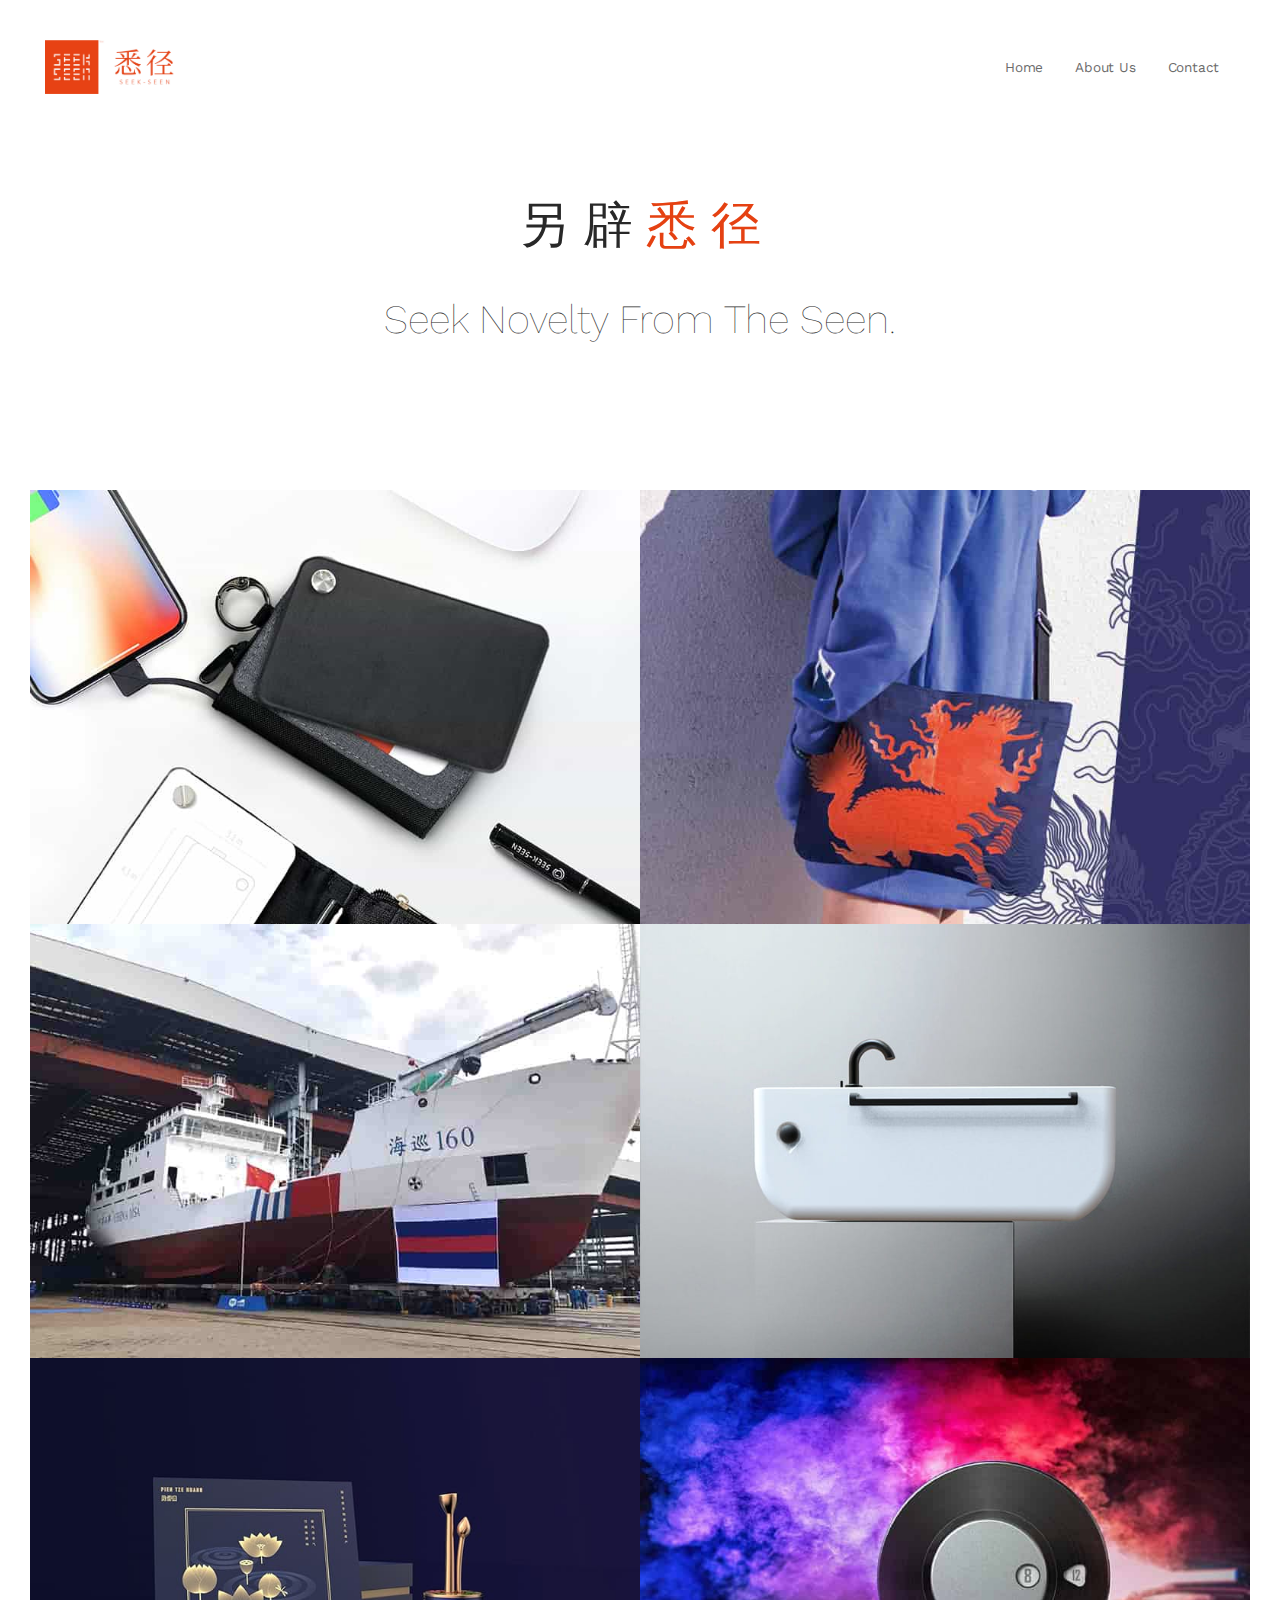
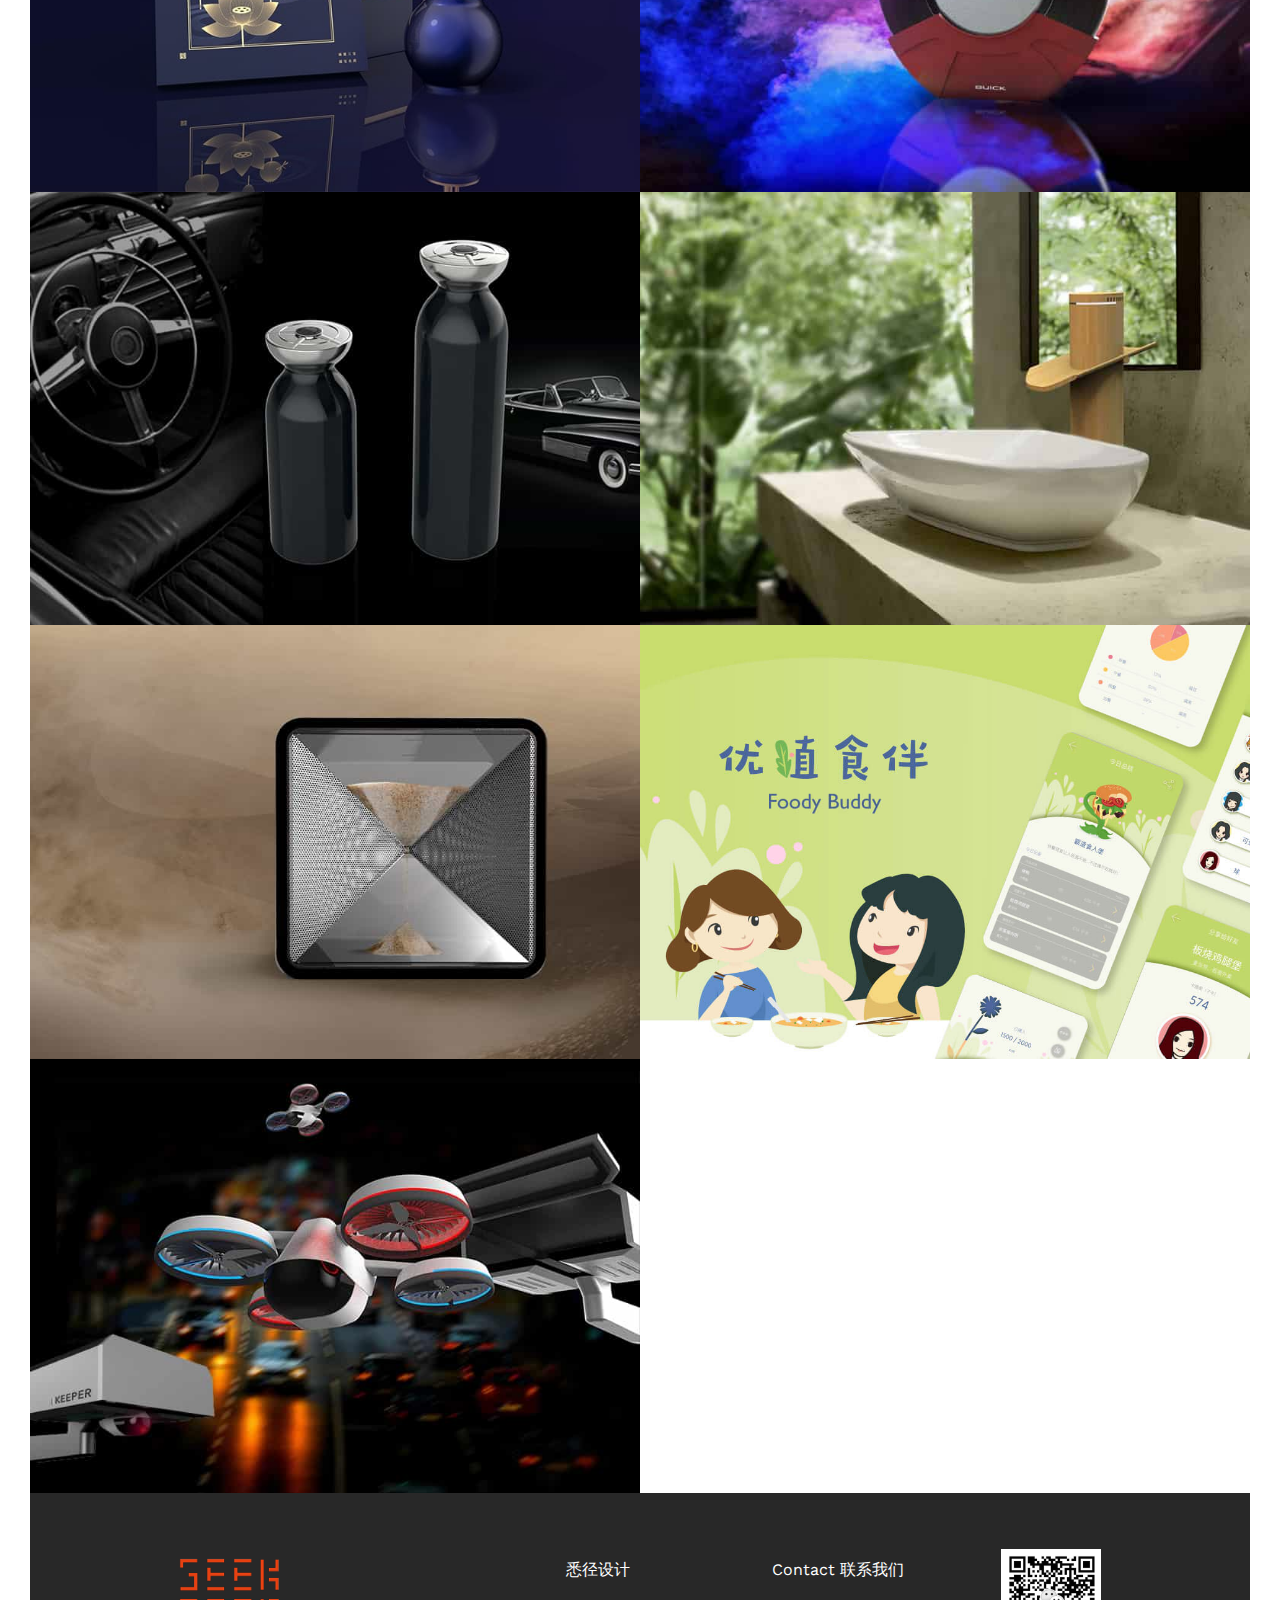
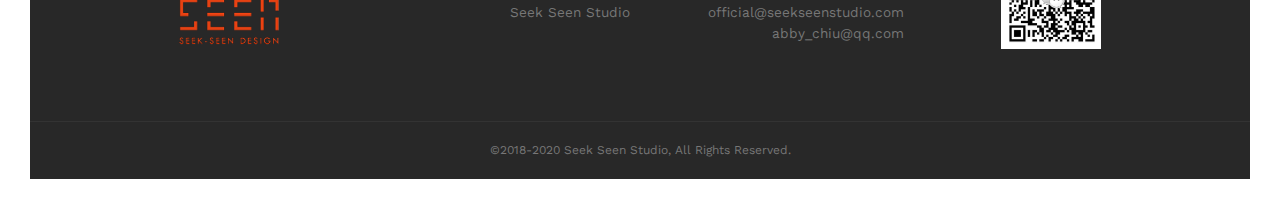
==== commit f7709bfa: "Add files via upload" ====
--- a/index.html
+++ b/index.html
@@ -89,7 +89,7 @@
               <a class="image-with-hover-overlay image-hover-zoom" href="haijingchuan.html" target="_blank" title="中国船舶工业集团公司">
                 <div class="image-hover-overlay background-primary">
                   <div class="image-hover-overlay-content text-center padding-2x">
-                    <h3 class="text-white text-size-20 margin-bottom-10">中国船舶工业集团公司-船舱设计</h3>
+                    <h3 class="text-white text-size-20 margin-bottom-10">中国船舶工业集团公司-船舱及涂装设计</h3>
                     <p class="text-white text-size-14 margin-bottom-20">中船引领全球数字化造船，数字化升级三维体验平台，实现全船大规模三维设计建造。</p>
                   </div>
                 </div>
@@ -248,7 +248,7 @@
               </div>
               <!-- Collumn 2 公司信息 -->
               <div class="s-12 m-12 l-3 margin-m-bottom-30">
-                <h3 class="bottom text-size-16">北京悉径设计</h3>
+                <h3 class="bottom text-size-16">悉径设计</h3>
                 <p class="bottom text-size-14">Seek Seen Studio</h3>
 
                 </p>
--- a/css/responsee.css
+++ b/css/responsee.css
@@ -10,12 +10,19 @@
   box-sizing:border-box;
   margin: auto;
 }
+
 body {
   background:none repeat scroll 0 0 #eeeeee;
   font-size:16px;
   font-family:"Open Sans",Arial,sans-serif;
   color:#444;
-}
+
+  /* -webkit-box-sizing:border-box;
+  -moz-box-sizing:border-box;
+  box-sizing:border-box;
+  margin: auto; */
+}
+
 h1,h2,h3,h4,h5,h6 {
   color:#152732;
   font-weight: normal;
@@ -53,8 +60,7 @@
   width:auto;
 }
 .owl-item img, .full-img {
-  max-width: none;
-  width:100%;
+  max-width: auto;
 }
 .owl-nav div {font-family: "mfg";}
 table {
@@ -194,6 +200,14 @@
     left:100%;
     margin:-2.5rem 0;
     width:100%;
+  }
+
+  .xiangqingye {
+    max-width:800px;
+  }
+
+  .bottom {
+    text-align:right !important;
   }
 }
 .nav-text,.aside-nav-text {display:none;}
@@ -661,6 +675,7 @@
    max-width: 80%;
        width: auto;
 
+
 }
 
 }
@@ -825,6 +840,13 @@
    max-width: 100%;
        width: auto;
 
+}
+.xiangqingye {
+  max-width:auto;
+}
+
+.bottom {
+  text-align:center;
 }
 
 }
--- a/css/template-style.css
+++ b/css/template-style.css
@@ -3,7 +3,6 @@
 .aboutuspic {
         display:inline !important;
         max-width:100px;
-        width:aut0;
 }
 
 .logo-bottom {
@@ -30,9 +29,7 @@
   margin: auto;
 }
 
-.center-all {
-
-}
+
 /* Typography */
 body {
   background: #fff;
@@ -99,6 +96,7 @@
 .text-size-16, .text-l-size-16 {
   font-size: 16px !important;
   line-height: 1.4;
+  max-width:800px;
 }
 .text-size-20, .text-l-size-20 {
   font-size: 20px !important;
@@ -1252,9 +1250,6 @@
   .size-1140 .line.content-center-vertical {
       padding: 0 2rem;
   }
-  .bottom {
-    text-align:right !important;
-  }
 
 }
 
@@ -1604,6 +1599,8 @@
     .bottom {
       text-align:center !important;
     }
+
+
 }
 
 /* -480px version */
@@ -1922,6 +1919,8 @@
     .small-screen-index {
       padding-top:50px !important;
     }
+
+
 }
 
 /* Typography */
@@ -1945,6 +1944,7 @@
 
 .back {
   text-decoration:underline;
+  margin-bottom:50px;
 }
 
 
